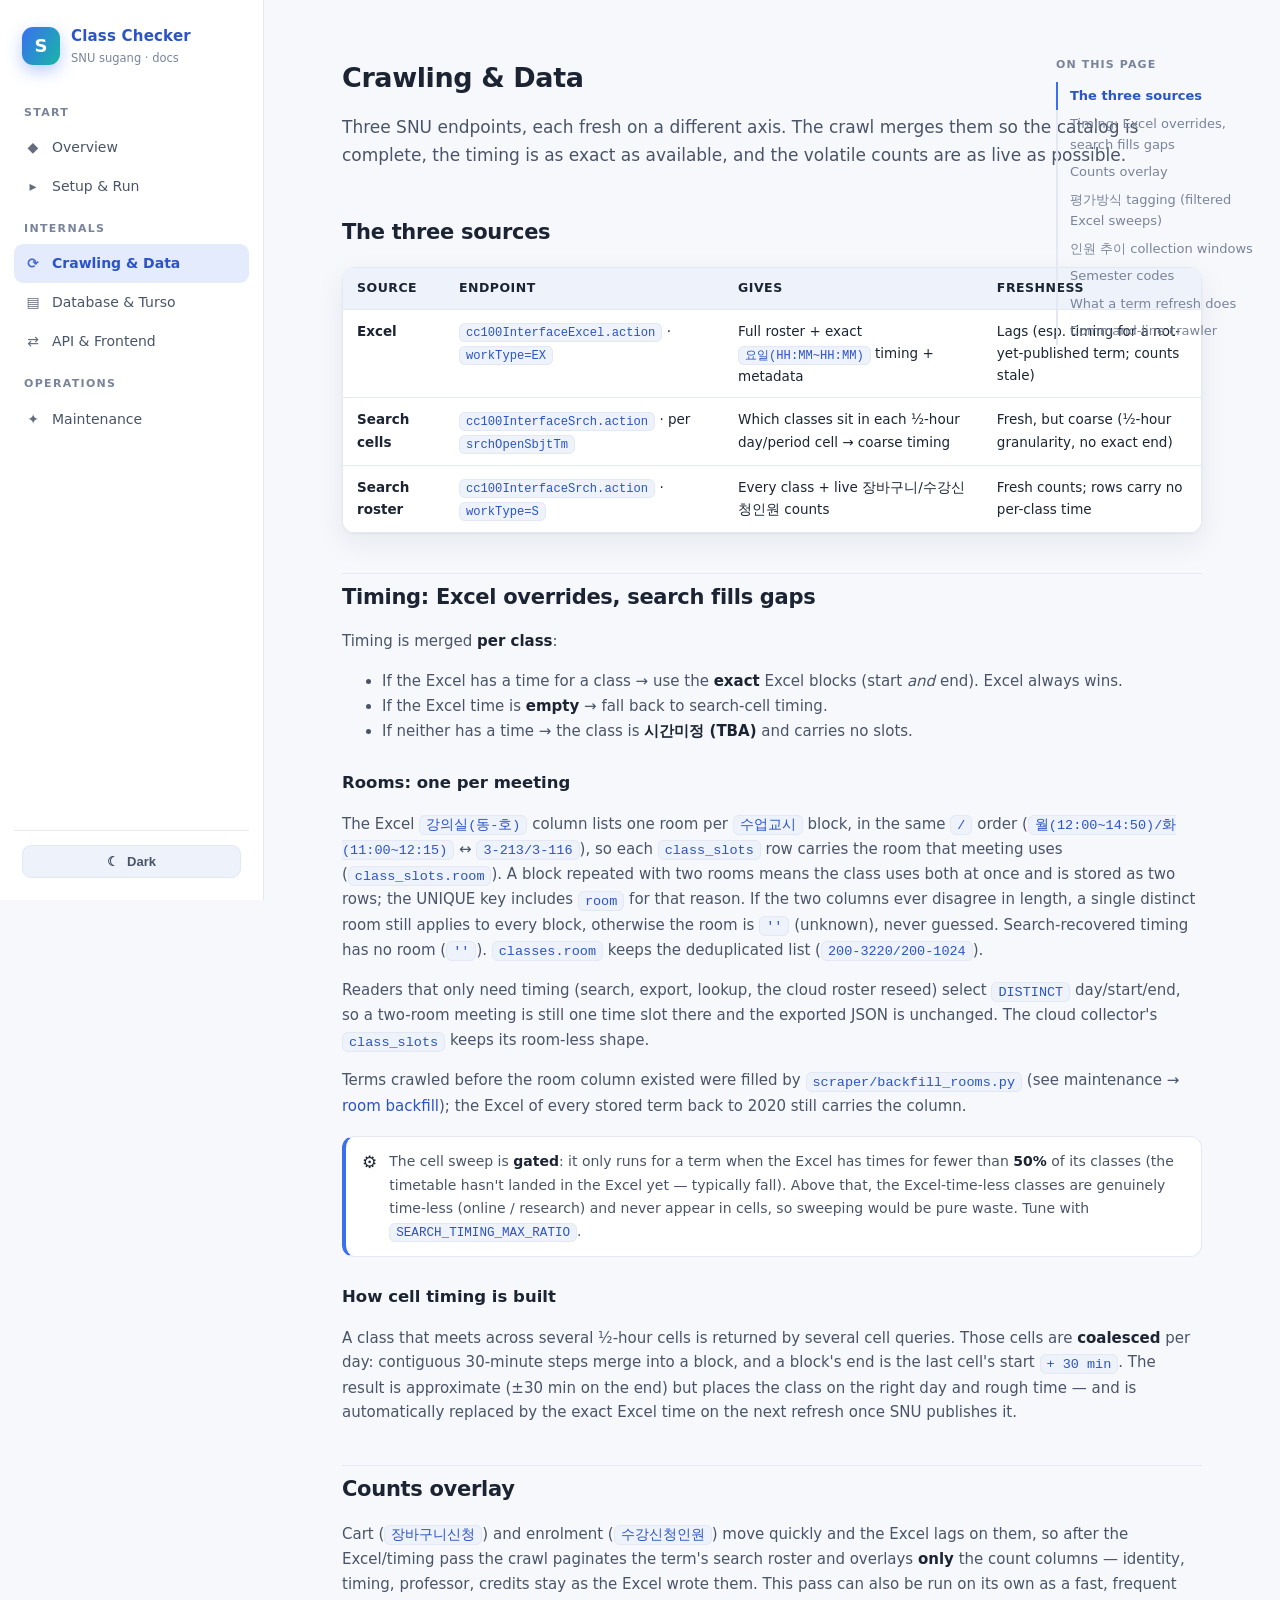
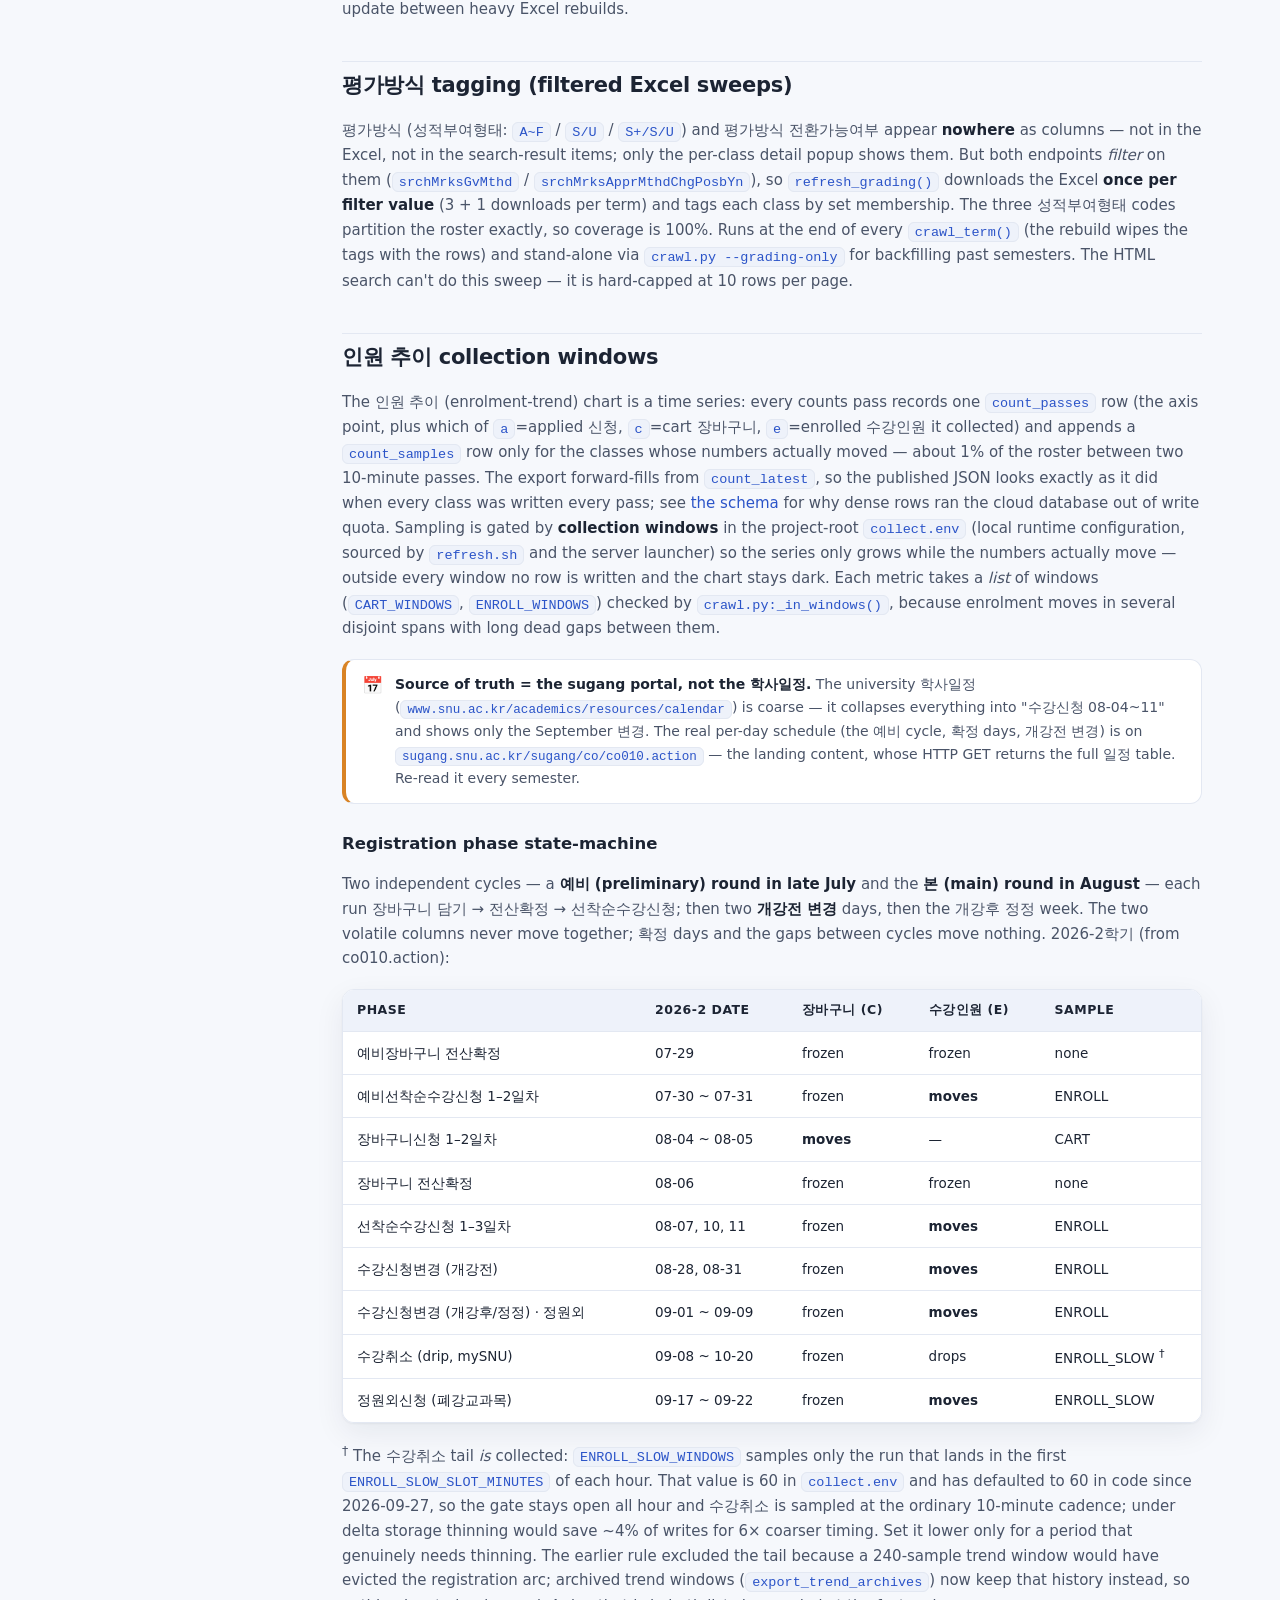
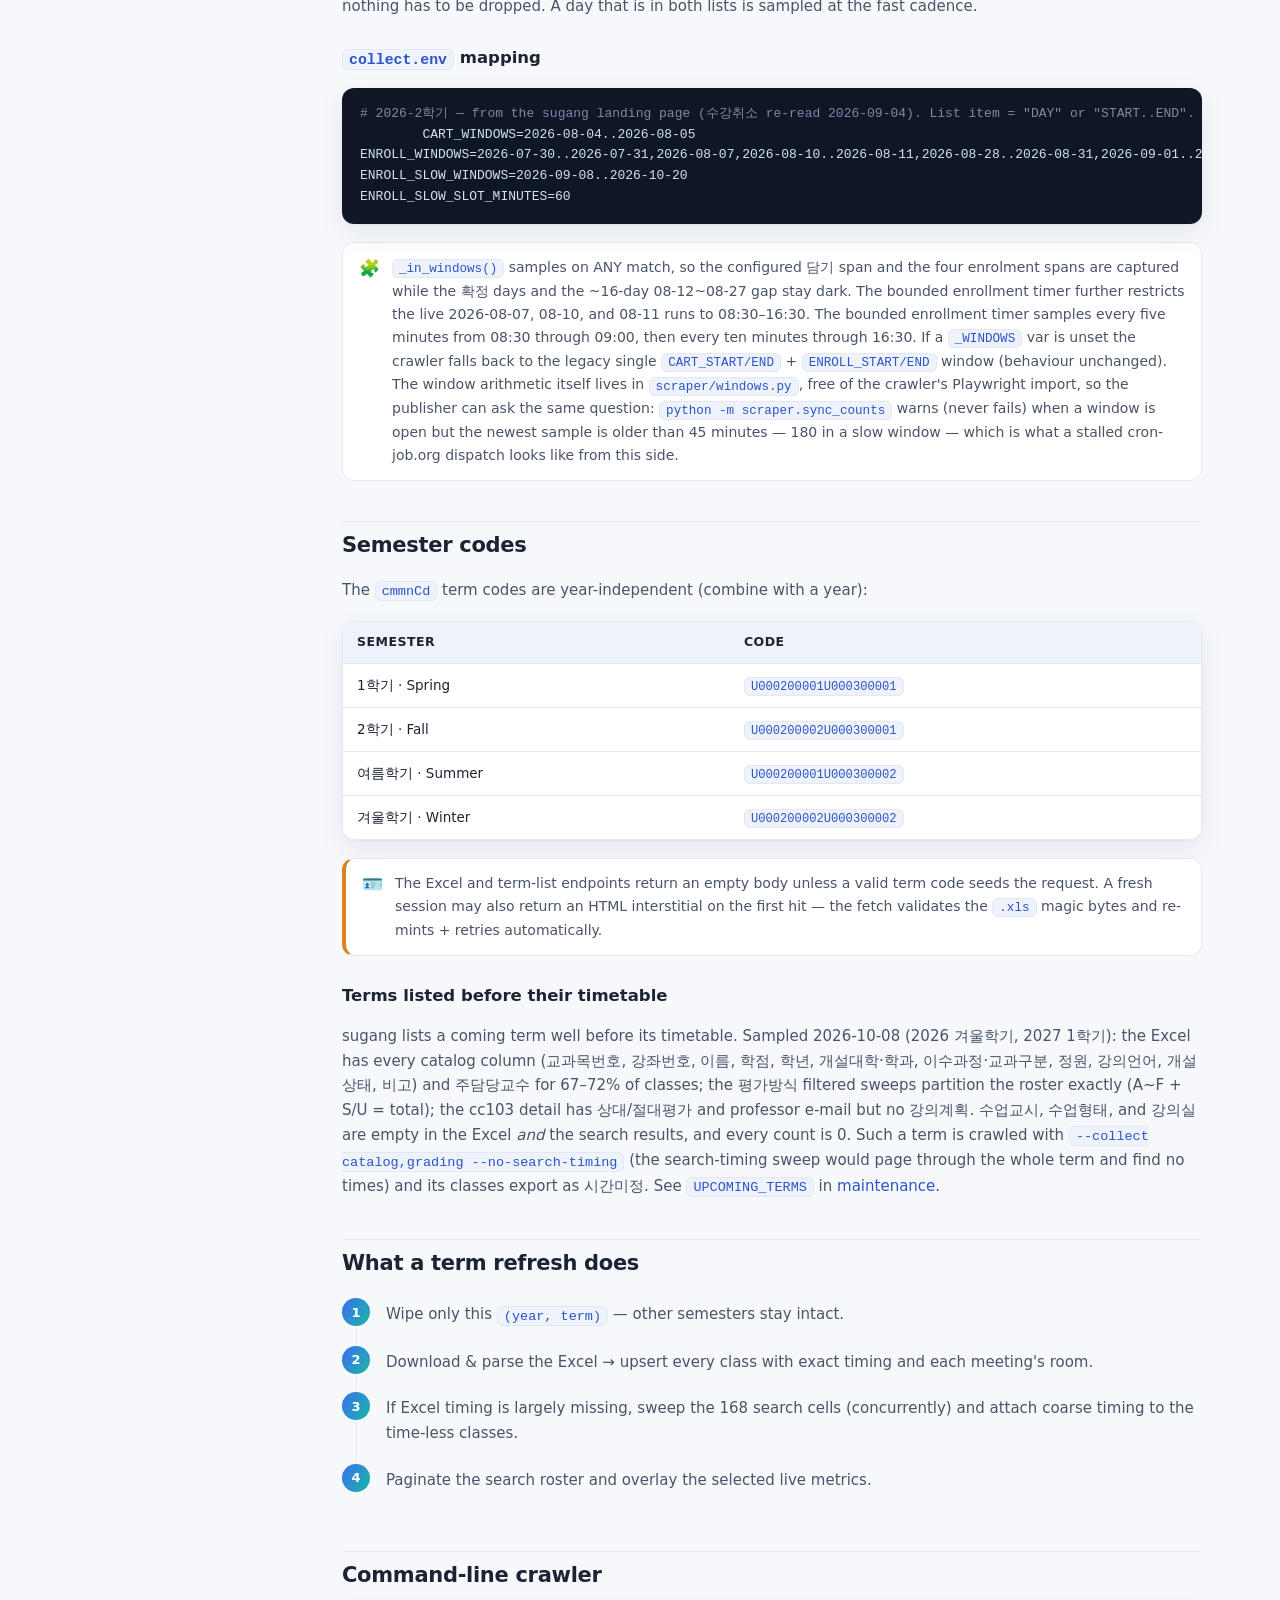
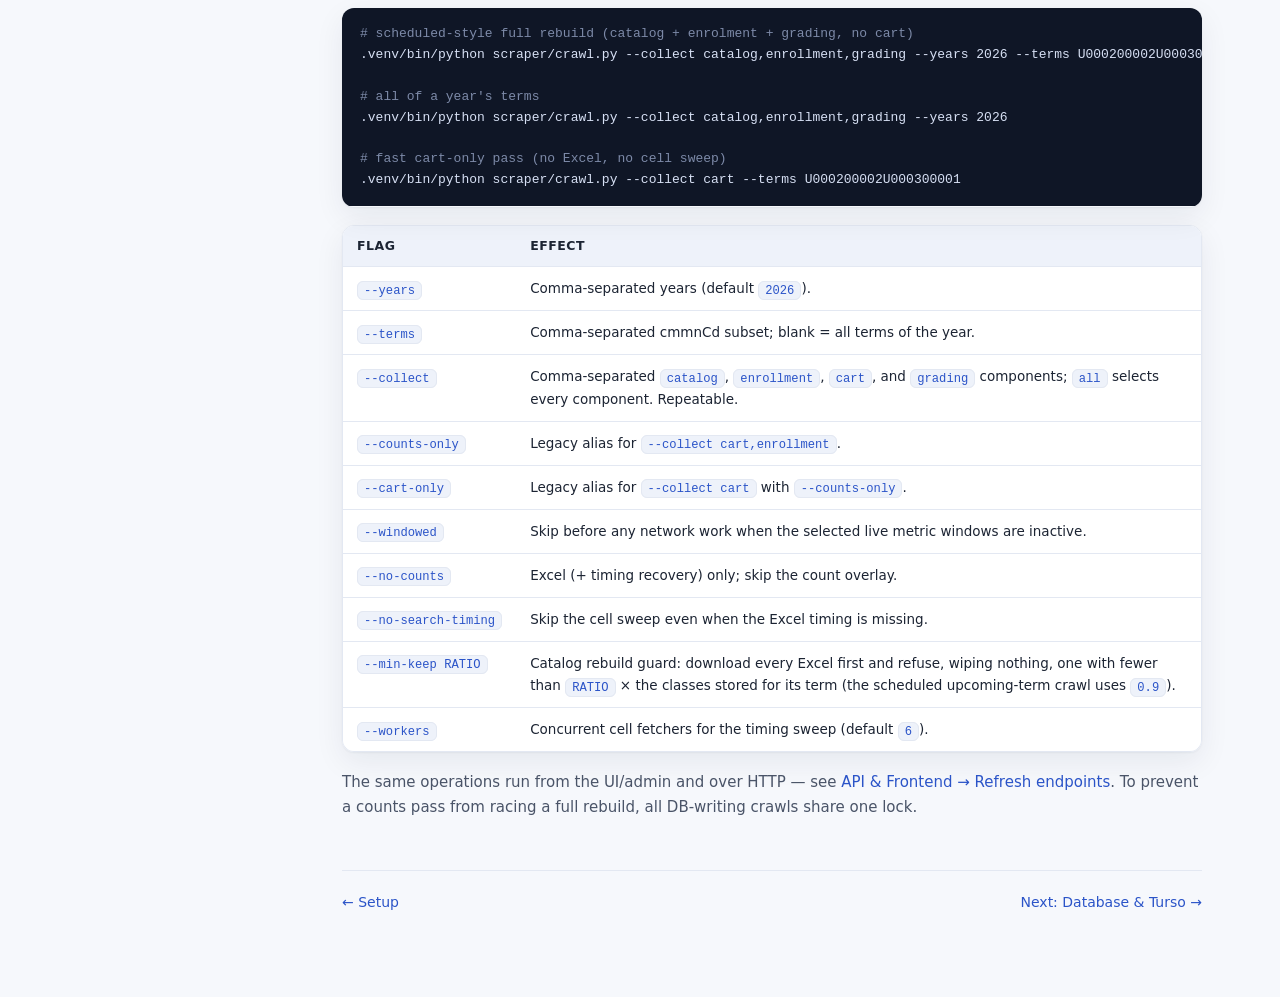
==== docs/crawl.html @ 4272c2e9 "feat: crawl upcoming terms' catalog on every scheduled update sugang lists a coming term's catalog a" ====
<!doctype html>
<html lang="en" data-theme="light">
<head>
<meta charset="utf-8">
<meta name="viewport" content="width=device-width, initial-scale=1">
<title>Crawling &amp; Data · SNU Class Checker Docs</title>
<link rel="stylesheet" href="styles.css">
</head>
<body>
<aside class="sidebar" id="sidebar"></aside>
<main class="content">
<article>

  <h1>Crawling &amp; Data</h1>
  <p class="lead">Three SNU endpoints, each fresh on a different axis. The crawl
     merges them so the catalog is complete, the timing is as exact as available,
     and the volatile counts are as live as possible.</p>

  <h2 id="sources">The three sources</h2>
  <div class="table-wrap"><table>
    <tr><th>Source</th><th>Endpoint</th><th>Gives</th><th>Freshness</th></tr>
    <tr><td><strong>Excel</strong></td><td><code>cc100InterfaceExcel.action</code> · <code>workType=EX</code></td>
        <td>Full roster + exact <code>요일(HH:MM~HH:MM)</code> timing + metadata</td>
        <td>Lags (esp. timing for a not-yet-published term; counts stale)</td></tr>
    <tr><td><strong>Search cells</strong></td><td><code>cc100InterfaceSrch.action</code> · per <code>srchOpenSbjtTm</code></td>
        <td>Which classes sit in each ½-hour day/period cell → coarse timing</td>
        <td>Fresh, but coarse (½-hour granularity, no exact end)</td></tr>
    <tr><td><strong>Search roster</strong></td><td><code>cc100InterfaceSrch.action</code> · <code>workType=S</code></td>
        <td>Every class + live 장바구니/수강신청인원 counts</td>
        <td>Fresh counts; rows carry no per-class time</td></tr>
  </table></div>

  <h2 id="timing">Timing: Excel overrides, search fills gaps</h2>
  <p>Timing is merged <strong>per class</strong>:</p>
  <ul>
    <li>If the Excel has a time for a class → use the <strong>exact</strong> Excel blocks (start <em>and</em> end). Excel always wins.</li>
    <li>If the Excel time is <strong>empty</strong> → fall back to search-cell timing.</li>
    <li>If neither has a time → the class is <strong>시간미정 (TBA)</strong> and carries no slots.</li>
  </ul>

  <h3 id="rooms">Rooms: one per meeting</h3>
  <p>The Excel <code>강의실(동-호)</code> column lists one room per <code>수업교시</code> block,
     in the same <code>/</code> order (<code>월(12:00~14:50)/화(11:00~12:15)</code> ↔
     <code>3-213/3-116</code>), so each <code>class_slots</code> row carries the room that
     meeting uses (<code>class_slots.room</code>). A block repeated with two rooms means the
     class uses both at once and is stored as two rows; the UNIQUE key includes
     <code>room</code> for that reason. If the two columns ever disagree in length, a single
     distinct room still applies to every block, otherwise the room is <code>''</code>
     (unknown), never guessed. Search-recovered timing has no room (<code>''</code>).
     <code>classes.room</code> keeps the deduplicated list (<code>200-3220/200-1024</code>).</p>
  <p>Readers that only need timing (search, export, lookup, the cloud roster reseed) select
     <code>DISTINCT</code> day/start/end, so a two-room meeting is still one time slot there
     and the exported JSON is unchanged. The cloud collector's <code>class_slots</code> keeps
     its room-less shape.</p>
  <p>Terms crawled before the room column existed were filled by
     <code>scraper/backfill_rooms.py</code> (see maintenance → <a href="maintenance.html#rooms">room backfill</a>);
     the Excel of every stored term back to 2020 still carries the column.</p>

  <div class="callout note"><span class="ic">⚙️</span>
    <p>The cell sweep is <strong>gated</strong>: it only runs for a term when the Excel
       has times for fewer than <strong>50%</strong> of its classes (the timetable
       hasn't landed in the Excel yet — typically fall). Above that, the Excel-time-less
       classes are genuinely time-less (online / research) and never appear in cells,
       so sweeping would be pure waste. Tune with <code>SEARCH_TIMING_MAX_RATIO</code>.</p></div>

  <h3 id="coalesce">How cell timing is built</h3>
  <p>A class that meets across several ½-hour cells is returned by several cell
     queries. Those cells are <strong>coalesced</strong> per day: contiguous 30-minute
     steps merge into a block, and a block's end is the last cell's start <code>+ 30 min</code>.
     The result is approximate (±30&nbsp;min on the end) but places the class on the
     right day and rough time — and is automatically replaced by the exact Excel
     time on the next refresh once SNU publishes it.</p>

  <h2 id="counts">Counts overlay</h2>
  <p>Cart (<code>장바구니신청</code>) and enrolment (<code>수강신청인원</code>) move quickly
     and the Excel lags on them, so after the Excel/timing pass the crawl paginates
     the term's search roster and overlays <strong>only</strong> the count columns —
     identity, timing, professor, credits stay as the Excel wrote them. This pass can
     also be run on its own as a fast, frequent update between heavy Excel rebuilds.</p>

  <h2 id="grading">평가방식 tagging (filtered Excel sweeps)</h2>
  <p>평가방식 (성적부여형태: <code>A~F</code> / <code>S/U</code> / <code>S+/S/U</code>) and
     평가방식 전환가능여부 appear <strong>nowhere</strong> as columns — not in the Excel, not in the
     search-result items; only the per-class detail popup shows them. But both endpoints
     <em>filter</em> on them (<code>srchMrksGvMthd</code> /
     <code>srchMrksApprMthdChgPosbYn</code>), so <code>refresh_grading()</code> downloads the
     Excel <strong>once per filter value</strong> (3 + 1 downloads per term) and tags each class
     by set membership. The three 성적부여형태 codes partition the roster exactly, so coverage
     is 100%. Runs at the end of every <code>crawl_term()</code> (the rebuild wipes the tags with
     the rows) and stand-alone via <code>crawl.py --grading-only</code> for backfilling past
     semesters. The HTML search can't do this sweep — it is hard-capped at 10 rows per page.</p>

  <h2 id="trend-windows">인원 추이 collection windows</h2>
  <p>The 인원 추이 (enrolment-trend) chart is a time series: every counts pass
     records one <code>count_passes</code> row (the axis point, plus which of
     <code>a</code>=applied 신청, <code>c</code>=cart 장바구니,
     <code>e</code>=enrolled 수강인원 it collected) and appends a
     <code>count_samples</code> row only for the classes whose numbers actually
     moved — about 1% of the roster between two 10-minute passes. The export
     forward-fills from <code>count_latest</code>, so the published JSON looks
     exactly as it did when every class was written every pass; see
     <a href="database.html#t-counts">the schema</a> for why dense rows ran the
     cloud database out of write quota. Sampling is gated by <strong>collection
     windows</strong> in the project-root <code>collect.env</code> (local runtime
     configuration, sourced by
     <code>refresh.sh</code> and the server launcher) so the series only grows while the numbers actually move —
     outside every window no row is written and the chart stays dark. Each metric takes
     a <em>list</em> of windows (<code>CART_WINDOWS</code>, <code>ENROLL_WINDOWS</code>)
     checked by <code>crawl.py:_in_windows()</code>, because enrolment moves in several
     disjoint spans with long dead gaps between them.</p>

  <div class="callout warn"><span class="ic">📅</span>
    <p><strong>Source of truth = the sugang portal, not the 학사일정.</strong> The
       university 학사일정 (<code>www.snu.ac.kr/academics/resources/calendar</code>) is
       coarse — it collapses everything into "수강신청 08-04~11" and shows only the
       September 변경. The real per-day schedule (the 예비 cycle, 확정 days, 개강전 변경)
       is on <code>sugang.snu.ac.kr/sugang/co/co010.action</code> — the landing content,
       whose HTTP GET returns the full 일정 table. Re-read it every semester.</p></div>

  <h3 id="reg-phases">Registration phase state-machine</h3>
  <p>Two independent cycles — a <strong>예비 (preliminary) round in late July</strong>
     and the <strong>본 (main) round in August</strong> — each run 장바구니 담기 →
     전산확정 → 선착순수강신청; then two <strong>개강전 변경</strong> days, then the
     개강후 정정 week. The two volatile columns never move together; 확정 days and the
     gaps between cycles move nothing. 2026-2학기 (from co010.action):</p>
  <div class="table-wrap"><table>
    <tr><th>Phase</th><th>2026-2 date</th><th>장바구니 (c)</th><th>수강인원 (e)</th><th>sample</th></tr>
    <tr><td>예비장바구니 전산확정</td><td>07-29</td><td>frozen</td><td>frozen</td><td>none</td></tr>
    <tr><td>예비선착순수강신청 1–2일차</td><td>07-30 ~ 07-31</td><td>frozen</td><td><strong>moves</strong></td><td>ENROLL</td></tr>
    <tr><td>장바구니신청 1–2일차</td><td>08-04 ~ 08-05</td><td><strong>moves</strong></td><td>—</td><td>CART</td></tr>
    <tr><td>장바구니 전산확정</td><td>08-06</td><td>frozen</td><td>frozen</td><td>none</td></tr>
    <tr><td>선착순수강신청 1–3일차</td><td>08-07, 10, 11</td><td>frozen</td><td><strong>moves</strong></td><td>ENROLL</td></tr>
    <tr><td>수강신청변경 (개강전)</td><td>08-28, 08-31</td><td>frozen</td><td><strong>moves</strong></td><td>ENROLL</td></tr>
    <tr><td>수강신청변경 (개강후/정정) · 정원외</td><td>09-01 ~ 09-09</td><td>frozen</td><td><strong>moves</strong></td><td>ENROLL</td></tr>
    <tr><td>수강취소 (drip, mySNU)</td><td>09-08 ~ 10-20</td><td>frozen</td><td>drops</td><td>ENROLL_SLOW <sup>†</sup></td></tr>
    <tr><td>정원외신청 (폐강교과목)</td><td>09-17 ~ 09-22</td><td>frozen</td><td><strong>moves</strong></td><td>ENROLL_SLOW</td></tr>
  </table></div>
  <p><sup>†</sup> The 수강취소 tail <em>is</em> collected: <code>ENROLL_SLOW_WINDOWS</code>
     samples only the run that lands in the first <code>ENROLL_SLOW_SLOT_MINUTES</code>
     of each hour. That value is 60 in <code>collect.env</code> and has defaulted to 60
     in code since 2026-09-27, so the gate stays open all hour and 수강취소 is sampled at
     the ordinary 10-minute cadence; under delta storage thinning would save ~4% of
     writes for 6× coarser timing. Set it lower only for a period that genuinely needs
     thinning. The earlier rule excluded the tail
     because a 240-sample trend window would have evicted the registration arc;
     archived trend windows (<code>export_trend_archives</code>) now keep that history
     instead, so nothing has to be dropped. A day that is in both lists is sampled at
     the fast cadence.</p>

  <h3 id="window-config"><code>collect.env</code> mapping</h3>
<pre><code><span class="cmt"># 2026-2학기 — from the sugang landing page (수강취소 re-read 2026-09-04). List item = "DAY" or "START..END".</span>
	CART_WINDOWS=2026-08-04..2026-08-05
ENROLL_WINDOWS=2026-07-30..2026-07-31,2026-08-07,2026-08-10..2026-08-11,2026-08-28..2026-08-31,2026-09-01..2026-09-09
ENROLL_SLOW_WINDOWS=2026-09-08..2026-10-20
ENROLL_SLOW_SLOT_MINUTES=60</code></pre>
  <div class="callout"><span class="ic">🧩</span>
    <p><code>_in_windows()</code> samples on ANY match, so the configured 담기 span and the
       four enrolment spans are captured while the 확정 days and the ~16-day
       08-12~08-27 gap stay dark. The bounded enrollment timer further restricts
       the live 2026-08-07, 08-10, and 08-11 runs to 08:30–16:30. The bounded
       enrollment timer samples every five minutes from 08:30 through 09:00,
       then every ten minutes through 16:30. If a
       <code>_WINDOWS</code> var is unset the crawler
       falls back to the legacy single <code>CART_START/END</code> +
       <code>ENROLL_START/END</code> window (behaviour unchanged). The window
       arithmetic itself lives in <code>scraper/windows.py</code>, free of the
       crawler's Playwright import, so the publisher can ask the same question:
       <code>python -m scraper.sync_counts</code> warns (never fails) when a
       window is open but the newest sample is older than 45 minutes — 180 in a
       slow window — which is what a stalled cron-job.org dispatch looks like
       from this side.</p></div>

  <h2 id="terms">Semester codes</h2>
  <p>The <code>cmmnCd</code> term codes are year-independent (combine with a year):</p>
  <div class="table-wrap"><table>
    <tr><th>Semester</th><th>Code</th></tr>
    <tr><td>1학기 · Spring</td><td><code>U000200001U000300001</code></td></tr>
    <tr><td>2학기 · Fall</td><td><code>U000200002U000300001</code></td></tr>
    <tr><td>여름학기 · Summer</td><td><code>U000200001U000300002</code></td></tr>
    <tr><td>겨울학기 · Winter</td><td><code>U000200002U000300002</code></td></tr>
  </table></div>
  <div class="callout warn"><span class="ic">🪪</span>
    <p>The Excel and term-list endpoints return an empty body unless a valid term
       code seeds the request. A fresh session may also return an HTML interstitial
       on the first hit — the fetch validates the <code>.xls</code> magic bytes and
       re-mints + retries automatically.</p></div>

  <h3 id="upcoming">Terms listed before their timetable</h3>
  <p>sugang lists a coming term well before its timetable. Sampled 2026-10-08
     (2026 겨울학기, 2027 1학기): the Excel has every catalog column
     (교과목번호, 강좌번호, 이름, 학점, 학년, 개설대학·학과, 이수과정·교과구분, 정원,
     강의언어, 개설상태, 비고) and 주담당교수 for 67–72% of classes; the
     평가방식 filtered sweeps partition the roster exactly (A~F + S/U = total);
     the cc103 detail has 상대/절대평가 and professor e-mail but no 강의계획.
     수업교시, 수업형태, and 강의실 are empty in the Excel <em>and</em> the search
     results, and every count is 0. Such a term is crawled with
     <code>--collect catalog,grading --no-search-timing</code> (the
     search-timing sweep would page through the whole term and find no times)
     and its classes export as 시간미정. See <code>UPCOMING_TERMS</code> in
     <a href="maintenance.html#upcoming">maintenance</a>.</p>

  <h2 id="per-term">What a term refresh does</h2>
  <ol class="steps">
    <li>Wipe only this <code>(year, term)</code> — other semesters stay intact.</li>
    <li>Download &amp; parse the Excel → upsert every class with exact timing and each meeting's room.</li>
    <li>If Excel timing is largely missing, sweep the 168 search cells (concurrently) and attach coarse timing to the time-less classes.</li>
    <li>Paginate the search roster and overlay the selected live metrics.</li>
  </ol>

  <h2 id="cli">Command-line crawler</h2>
  <pre><code><span class="cmt"># scheduled-style full rebuild (catalog + enrolment + grading, no cart)</span>
.venv/bin/python scraper/crawl.py --collect catalog,enrollment,grading --years 2026 --terms U000200002U000300001

<span class="cmt"># all of a year's terms</span>
.venv/bin/python scraper/crawl.py --collect catalog,enrollment,grading --years 2026

<span class="cmt"># fast cart-only pass (no Excel, no cell sweep)</span>
.venv/bin/python scraper/crawl.py --collect cart --terms U000200002U000300001</code></pre>

  <div class="table-wrap"><table>
    <tr><th>Flag</th><th>Effect</th></tr>
    <tr><td><code>--years</code></td><td>Comma-separated years (default <code>2026</code>).</td></tr>
    <tr><td><code>--terms</code></td><td>Comma-separated cmmnCd subset; blank = all terms of the year.</td></tr>
    <tr><td><code>--collect</code></td><td>Comma-separated <code>catalog</code>, <code>enrollment</code>, <code>cart</code>, and <code>grading</code> components; <code>all</code> selects every component. Repeatable.</td></tr>
    <tr><td><code>--counts-only</code></td><td>Legacy alias for <code>--collect cart,enrollment</code>.</td></tr>
    <tr><td><code>--cart-only</code></td><td>Legacy alias for <code>--collect cart</code> with <code>--counts-only</code>.</td></tr>
    <tr><td><code>--windowed</code></td><td>Skip before any network work when the selected live metric windows are inactive.</td></tr>
    <tr><td><code>--no-counts</code></td><td>Excel (+ timing recovery) only; skip the count overlay.</td></tr>
    <tr><td><code>--no-search-timing</code></td><td>Skip the cell sweep even when the Excel timing is missing.</td></tr>
    <tr><td><code>--min-keep RATIO</code></td><td>Catalog rebuild guard: download every Excel first and refuse, wiping nothing, one with fewer than <code>RATIO</code> × the classes stored for its term (the scheduled upcoming-term crawl uses <code>0.9</code>).</td></tr>
    <tr><td><code>--workers</code></td><td>Concurrent cell fetchers for the timing sweep (default <code>6</code>).</td></tr>
  </table></div>

  <p>The same operations run from the UI/admin and over HTTP — see
     <a href="api.html#refresh">API &amp; Frontend → Refresh endpoints</a>. To prevent a
     counts pass from racing a full rebuild, all DB-writing crawls share one lock.</p>

  <div class="docfoot"><a href="setup.html">← Setup</a><a href="database.html">Next: Database &amp; Turso →</a></div>

</article>
</main>
<script src="docs.js"></script>
</body>
</html>
---- docs/styles.css ----
/* SNU Class Checker — documentation theme. Self-contained, no external assets. */
:root {
  --bg: #f6f8fc;
  --bg-soft: #eef2fa;
  --panel: #ffffff;
  --ink: #1c2433;
  --ink-soft: #4a5468;
  --muted: #79839a;
  --line: #e3e8f2;
  --brand: #3a6ff0;
  --brand-2: #18b6a6;
  --brand-ink: #2b54c8;
  --warn: #d98324;
  --danger: #d6455d;
  --ok: #1f9d68;
  --code-bg: #0f1626;
  --code-ink: #d7e0f4;
  --shadow: 0 1px 2px rgba(20,30,60,.05), 0 10px 30px rgba(20,30,60,.07);
  --radius: 14px;
  --sidebar-w: 264px;
  --maxw: 860px;
  --grad: linear-gradient(120deg, var(--brand), var(--brand-2));
}
[data-theme="dark"] {
  --bg: #0c1020;
  --bg-soft: #121830;
  --panel: #141b30;
  --ink: #eaf0fb;
  --ink-soft: #c0cae0;
  --muted: #8694b4;
  --line: #243154;
  --brand: #6f9bff;
  --brand-2: #34d6c2;
  --brand-ink: #a9c2ff;
  --code-bg: #0a0f1d;
  --code-ink: #d7e0f4;
  --shadow: 0 1px 2px rgba(0,0,0,.4), 0 18px 40px rgba(0,0,0,.45);
}

* { box-sizing: border-box; }
html { scroll-behavior: smooth; scroll-padding-top: 24px; }
body {
  margin: 0; background: var(--bg); color: var(--ink);
  font: 15px/1.65 -apple-system, "Segoe UI", Roboto, "Noto Sans KR", system-ui, sans-serif;
  -webkit-font-smoothing: antialiased;
}
a { color: var(--brand-ink); text-decoration: none; }
a:hover { text-decoration: underline; }

/* ---------- layout ---------- */
.sidebar {
  position: fixed; inset: 0 auto 0 0; width: var(--sidebar-w); z-index: 20;
  background: var(--panel); border-right: 1px solid var(--line);
  display: flex; flex-direction: column; overflow-y: auto; padding: 18px 14px;
}
.content {
  margin-left: var(--sidebar-w); padding: 56px 40px 120px;
  display: flex; justify-content: center;
}
article { width: 100%; max-width: var(--maxw); }

/* ---------- sidebar brand + nav ---------- */
.brand { display: flex; align-items: center; gap: 11px; padding: 6px 8px 16px; }
.brand .logo {
  width: 38px; height: 38px; border-radius: 11px; background: var(--grad);
  display: grid; place-items: center; color: #fff; font-weight: 800; font-size: 18px;
  box-shadow: 0 6px 16px rgba(58,111,240,.35);
}
.brand b { font-size: 15px; letter-spacing: .2px; }
.brand small { display: block; color: var(--muted); font-size: 11.5px; font-weight: 500; }

.nav { list-style: none; margin: 6px 0 0; padding: 0; }
.nav .sec { font-size: 11px; text-transform: uppercase; letter-spacing: .12em;
  color: var(--muted); padding: 14px 10px 6px; font-weight: 700; }
.nav a {
  display: flex; align-items: center; gap: 10px; padding: 8px 10px; border-radius: 9px;
  color: var(--ink-soft); font-size: 14px; font-weight: 500;
}
.nav a:hover { background: var(--bg-soft); text-decoration: none; color: var(--ink); }
.nav a.active { background: color-mix(in srgb, var(--brand) 14%, transparent);
  color: var(--brand-ink); font-weight: 650; }
.nav a .ic { width: 18px; text-align: center; opacity: .85; }

.side-foot { margin-top: auto; padding: 14px 8px 4px; border-top: 1px solid var(--line); }
.theme-toggle {
  width: 100%; display: flex; align-items: center; justify-content: center; gap: 8px;
  background: var(--bg-soft); color: var(--ink-soft); border: 1px solid var(--line);
  border-radius: 9px; padding: 8px; cursor: pointer; font-size: 13px; font-weight: 600;
}
.theme-toggle:hover { border-color: var(--brand); color: var(--brand-ink); }

/* ---------- hero ---------- */
.hero {
  position: relative; overflow: hidden; border-radius: var(--radius);
  background: var(--grad); color: #fff; padding: 34px 32px; margin-bottom: 30px;
  box-shadow: var(--shadow);
}
.hero::after {
  content: ""; position: absolute; right: -60px; top: -60px; width: 240px; height: 240px;
  background: radial-gradient(circle, rgba(255,255,255,.25), transparent 70%);
}
.hero h1 { margin: 0 0 8px; font-size: 30px; letter-spacing: -.5px; }
.hero p { margin: 0; max-width: 56ch; opacity: .94; font-size: 15.5px; }
.hero .pills { margin-top: 18px; display: flex; flex-wrap: wrap; gap: 8px; }
.hero .pill { background: rgba(255,255,255,.18); border: 1px solid rgba(255,255,255,.28);
  padding: 5px 11px; border-radius: 999px; font-size: 12.5px; font-weight: 600; }

/* ---------- typography ---------- */
h1 { font-size: 27px; letter-spacing: -.4px; margin: 0 0 12px; }
h2 { font-size: 21px; letter-spacing: -.3px; margin: 40px 0 12px; padding-top: 6px;
  border-top: 1px solid var(--line); }
h2:first-of-type { border-top: none; }
h3 { font-size: 16.5px; margin: 26px 0 8px; }
.lead { font-size: 17px; color: var(--ink-soft); margin: 0 0 22px; }
p, li { color: var(--ink-soft); }
strong { color: var(--ink); font-weight: 650; }
.anchor { color: var(--muted); margin-left: 8px; opacity: 0; font-weight: 400; }
h2:hover .anchor, h3:hover .anchor { opacity: 1; }

/* ---------- callouts ---------- */
.callout { display: flex; gap: 12px; padding: 13px 16px; border-radius: 12px;
  margin: 18px 0; border: 1px solid var(--line); background: var(--panel); }
.callout .ic { font-size: 17px; line-height: 1.5; }
.callout p { margin: 0; color: var(--ink-soft); font-size: 14px; }
.callout.note { border-left: 4px solid var(--brand); }
.callout.tip  { border-left: 4px solid var(--ok); }
.callout.warn { border-left: 4px solid var(--warn); }
.callout.danger { border-left: 4px solid var(--danger); }

/* ---------- cards ---------- */
.cards { display: grid; grid-template-columns: repeat(auto-fit, minmax(220px,1fr));
  gap: 14px; margin: 20px 0; }
.card { background: var(--panel); border: 1px solid var(--line); border-radius: 12px;
  padding: 16px 17px; box-shadow: var(--shadow); transition: transform .12s, border-color .12s; }
.card:hover { transform: translateY(-2px); border-color: color-mix(in srgb, var(--brand) 40%, var(--line)); }
.card h3 { margin: 4px 0 6px; font-size: 15px; }
.card p { margin: 0; font-size: 13.5px; }
.card .ic { font-size: 22px; }
a.card { color: inherit; }
a.card:hover { text-decoration: none; }

/* ---------- code ---------- */
code { font-family: ui-monospace, SFMono-Regular, "JetBrains Mono", Menlo, monospace;
  font-size: .9em; background: var(--bg-soft); color: var(--brand-ink);
  padding: 1.5px 6px; border-radius: 6px; border: 1px solid var(--line); }
pre { position: relative; background: var(--code-bg); color: var(--code-ink);
  border-radius: 12px; padding: 16px 18px; overflow-x: auto; margin: 16px 0;
  font-size: 13px; line-height: 1.6; box-shadow: var(--shadow); }
pre code { background: none; border: none; color: inherit; padding: 0; font-size: 13px; }
pre .cmt { color: #7d8aa8; }
pre .copy { position: absolute; top: 9px; right: 9px; background: rgba(255,255,255,.08);
  color: #c6d2ee; border: 1px solid rgba(255,255,255,.14); border-radius: 7px;
  padding: 3px 9px; font-size: 11.5px; cursor: pointer; opacity: 0; transition: opacity .15s; }
pre:hover .copy { opacity: 1; }
pre .copy:hover { background: rgba(255,255,255,.16); }

/* ---------- tables ---------- */
.table-wrap { overflow-x: auto; margin: 18px 0; border: 1px solid var(--line);
  border-radius: 12px; box-shadow: var(--shadow); }
table { width: 100%; border-collapse: collapse; font-size: 13.5px; background: var(--panel); }
th, td { text-align: left; padding: 10px 14px; border-bottom: 1px solid var(--line);
  vertical-align: top; }
th { background: var(--bg-soft); color: var(--ink); font-weight: 650; font-size: 12.5px;
  text-transform: uppercase; letter-spacing: .04em; }
tr:last-child td { border-bottom: none; }
td code { white-space: nowrap; }

/* ---------- misc ---------- */
.badge { display: inline-block; font-size: 11px; font-weight: 700; padding: 2px 9px;
  border-radius: 999px; letter-spacing: .03em; vertical-align: middle; }
.badge.get { background: #e6f0ff; color: #2353c9; }
.badge.post { background: #e7f8ef; color: #117a4d; }
.badge.env { background: #f2ecff; color: #6a40c8; }
[data-theme="dark"] .badge.get { background: #16264d; color: #9cc0ff; }
[data-theme="dark"] .badge.post { background: #103527; color: #67e3a6; }
[data-theme="dark"] .badge.env { background: #251a45; color: #c4a9ff; }
.steps { counter-reset: step; list-style: none; padding: 0; margin: 18px 0; }
.steps > li { position: relative; padding: 4px 0 18px 44px; }
.steps > li::before { counter-increment: step; content: counter(step);
  position: absolute; left: 0; top: 0; width: 28px; height: 28px; border-radius: 50%;
  background: var(--grad); color: #fff; font-weight: 700; font-size: 13px;
  display: grid; place-items: center; }
.steps > li:not(:last-child)::after { content: ""; position: absolute; left: 13.5px; top: 30px;
  bottom: 2px; width: 1.5px; background: var(--line); }
.kbd { font-family: ui-monospace, monospace; background: var(--panel); border: 1px solid var(--line);
  border-bottom-width: 2px; border-radius: 6px; padding: 1px 7px; font-size: 12px; }
.toc { position: fixed; top: 56px; right: 24px; width: 200px; font-size: 13px; }
.toc b { display: block; color: var(--muted); font-size: 11px; text-transform: uppercase;
  letter-spacing: .1em; margin-bottom: 8px; }
.toc a { display: block; color: var(--muted); padding: 3px 0 3px 12px;
  border-left: 2px solid var(--line); }
.toc a.active { color: var(--brand-ink); border-left-color: var(--brand); font-weight: 600; }
.docfoot { margin-top: 50px; padding-top: 20px; border-top: 1px solid var(--line);
  display: flex; justify-content: space-between; font-size: 14px; color: var(--muted); }
.diagram { width: 100%; height: auto; background: var(--panel); border: 1px solid var(--line);
  border-radius: var(--radius); padding: 14px; box-shadow: var(--shadow); margin: 20px 0; }

.nav-toggle { display: none; position: fixed; top: 14px; left: 14px; z-index: 40;
  background: var(--panel); border: 1px solid var(--line); border-radius: 10px;
  width: 42px; height: 42px; font-size: 18px; cursor: pointer; box-shadow: var(--shadow); color: var(--ink); }

@media (max-width: 1180px) { .toc { display: none; } }
@media (max-width: 880px) {
  .sidebar { transform: translateX(-100%); transition: transform .22s; }
  body.nav-open .sidebar { transform: none; }
  .content { margin-left: 0; padding: 70px 20px 90px; }
  .nav-toggle { display: block; }
}
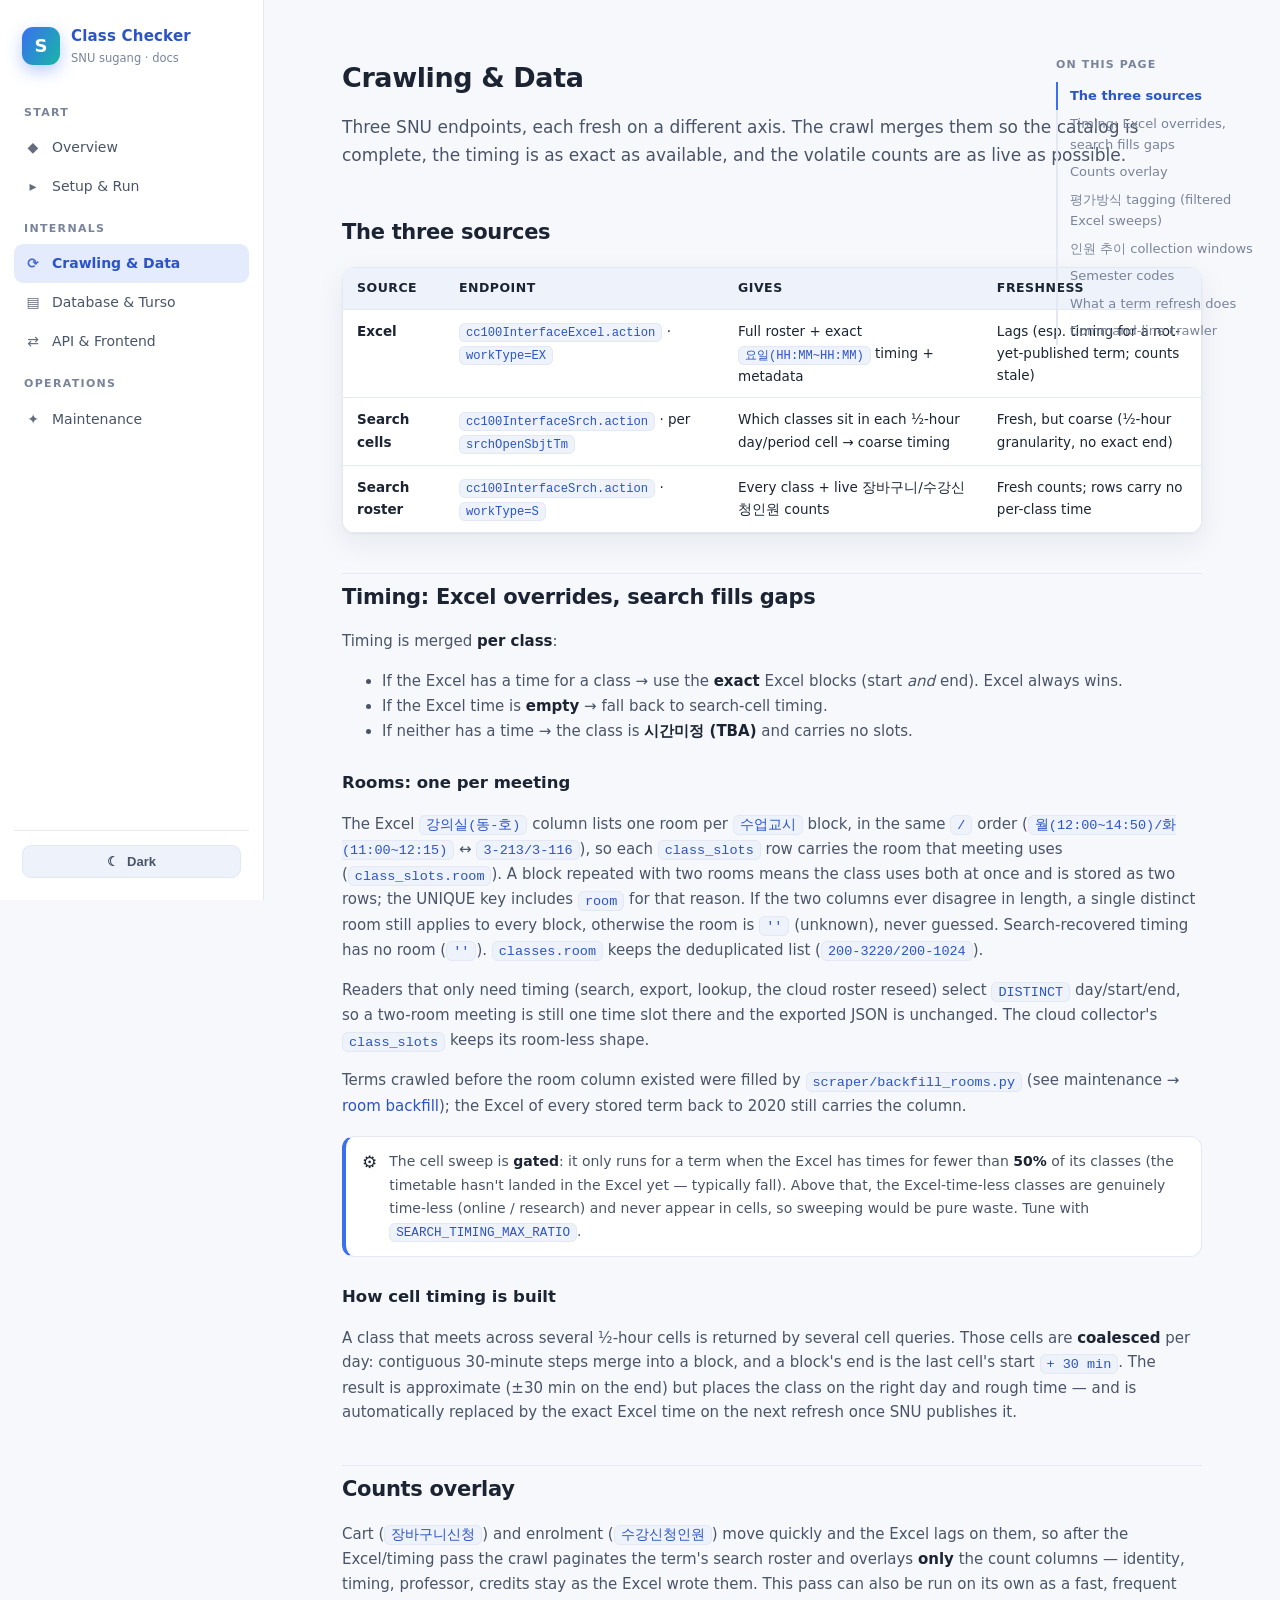
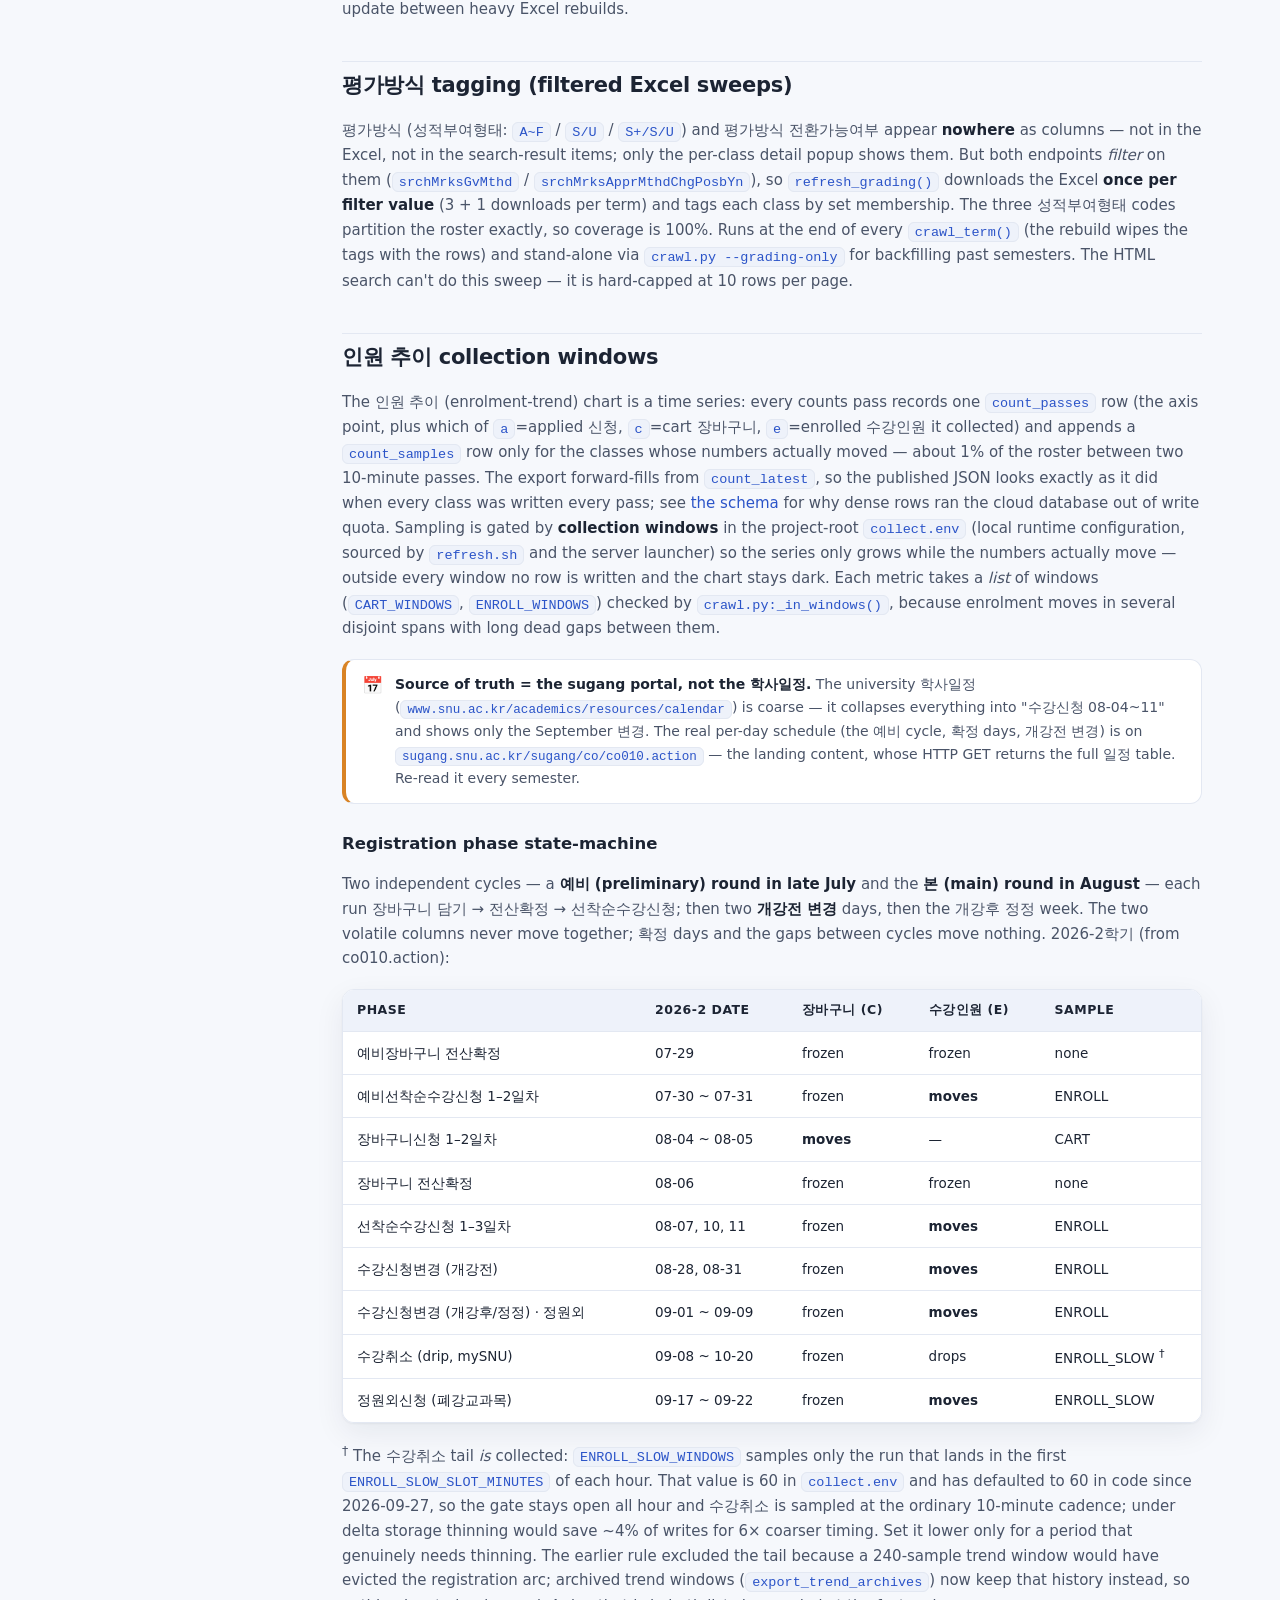
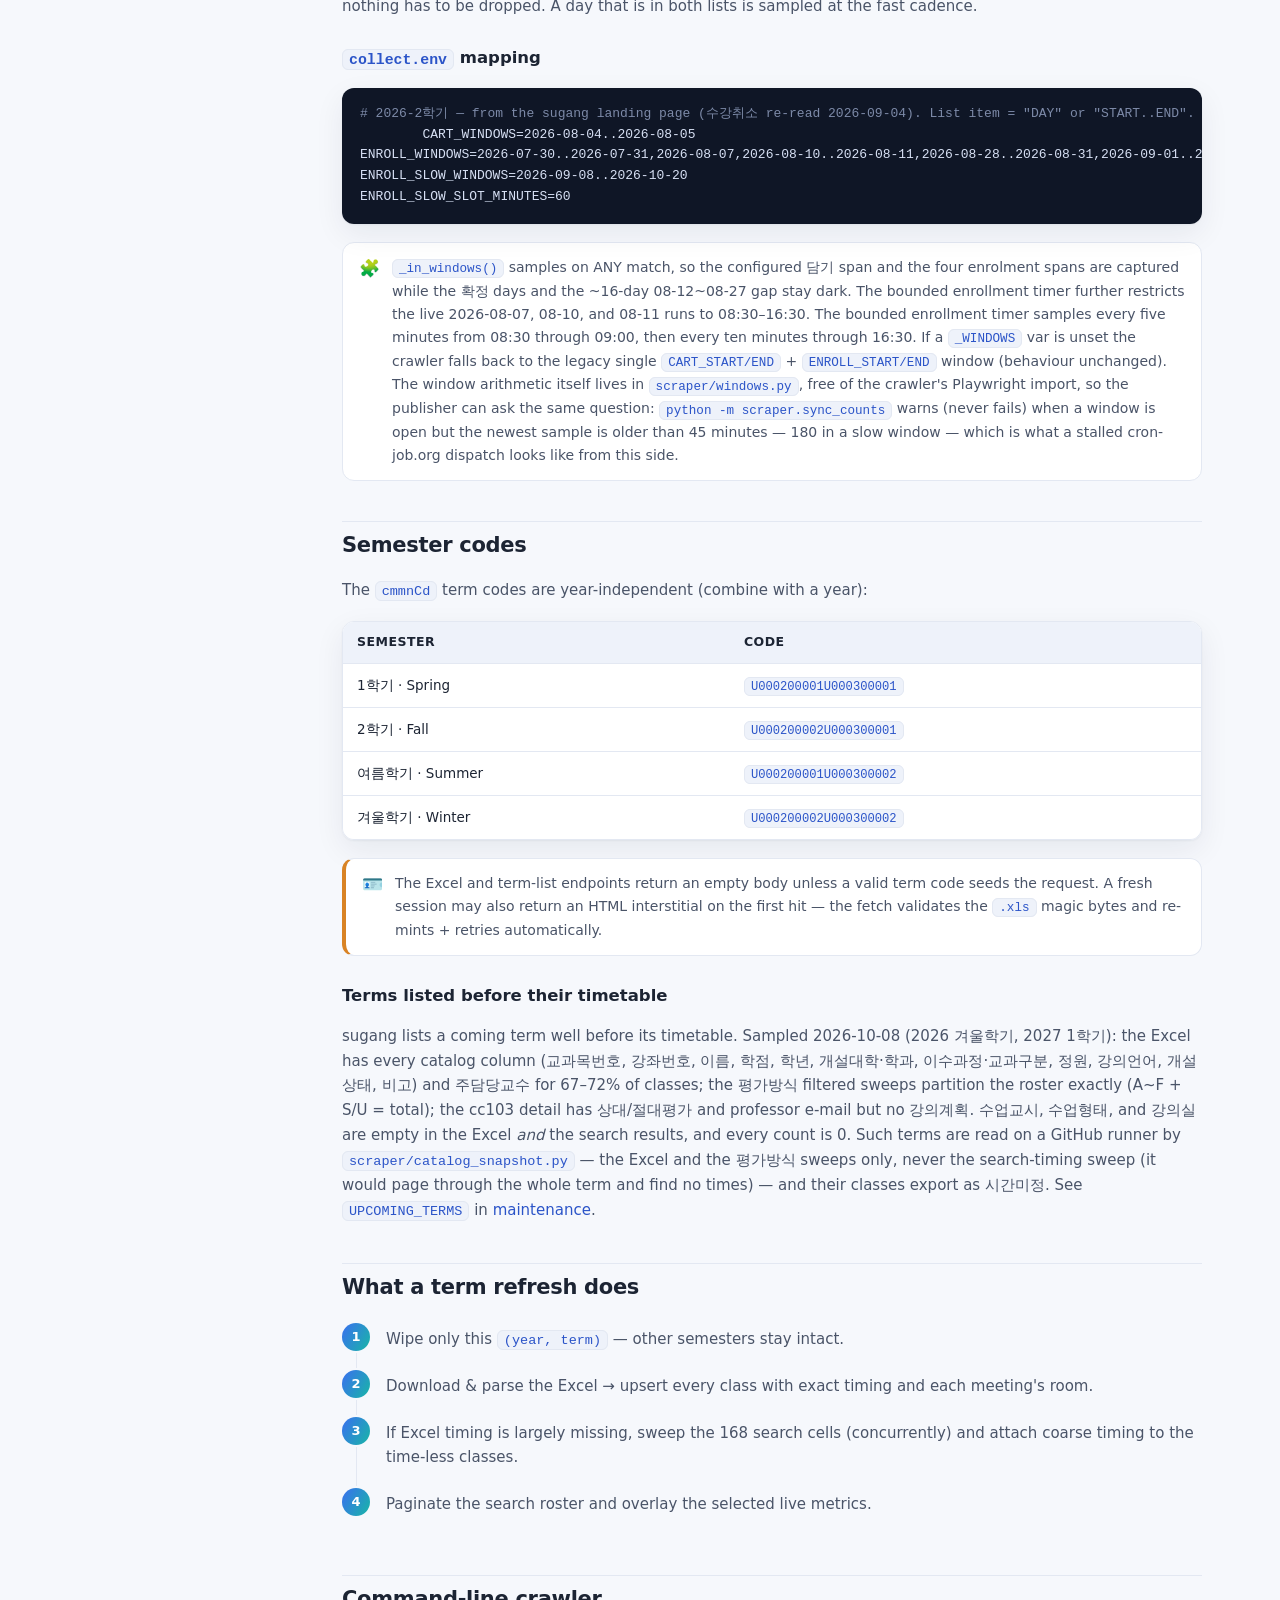
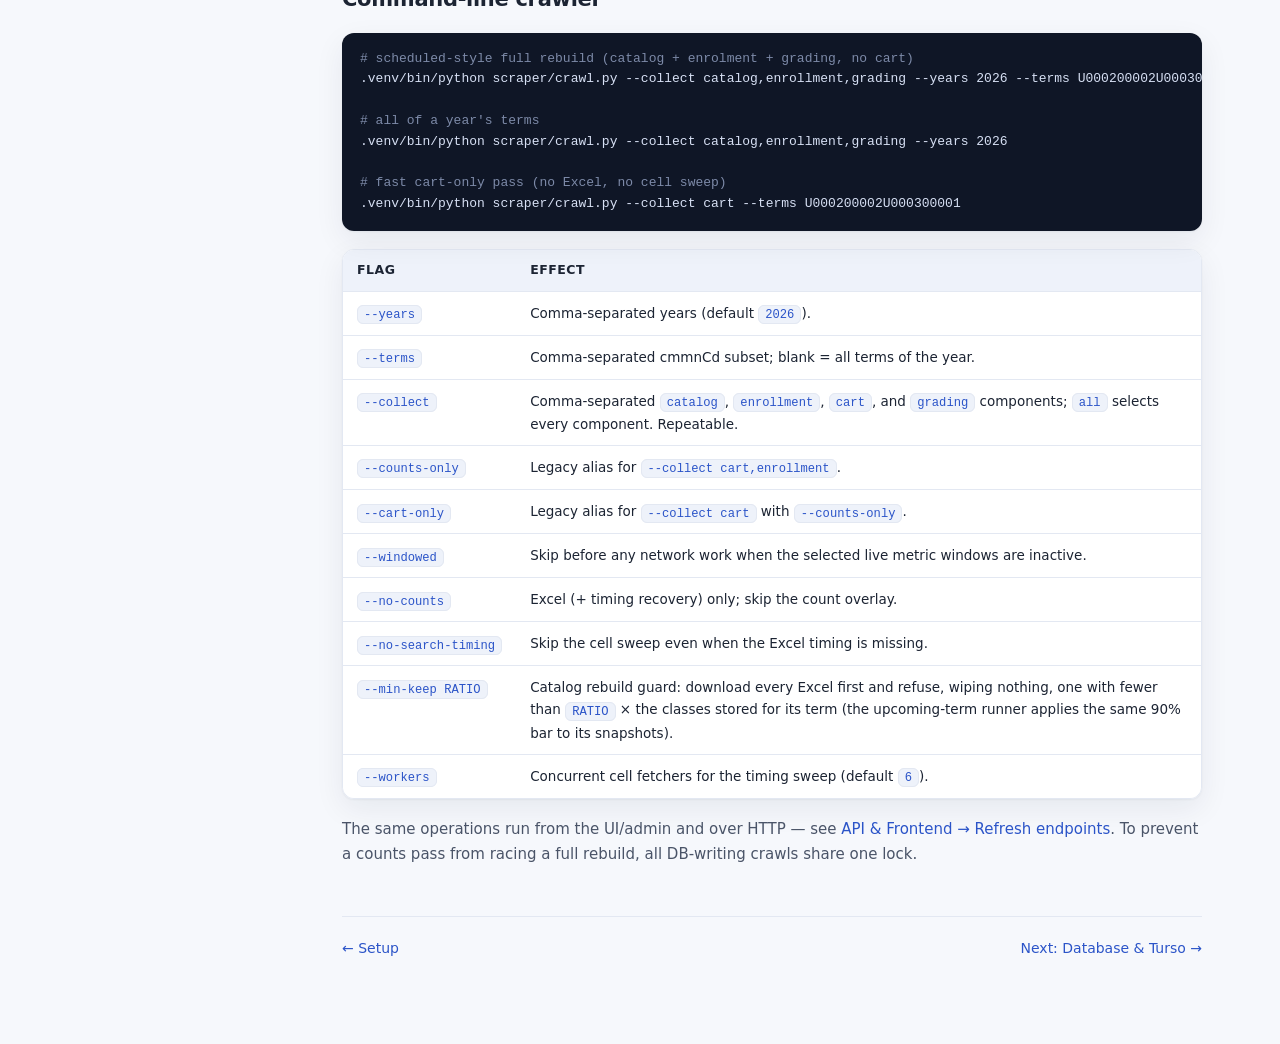
==== commit c70bbdac: "feat: publish upcoming terms from cloud snapshots instead of crawling update.sh no longer crawls the" ====
--- a/docs/crawl.html
+++ b/docs/crawl.html
@@ -193,10 +193,11 @@
      평가방식 filtered sweeps partition the roster exactly (A~F + S/U = total);
      the cc103 detail has 상대/절대평가 and professor e-mail but no 강의계획.
      수업교시, 수업형태, and 강의실 are empty in the Excel <em>and</em> the search
-     results, and every count is 0. Such a term is crawled with
-     <code>--collect catalog,grading --no-search-timing</code> (the
-     search-timing sweep would page through the whole term and find no times)
-     and its classes export as 시간미정. See <code>UPCOMING_TERMS</code> in
+     results, and every count is 0. Such terms are read on a GitHub runner by
+     <code>scraper/catalog_snapshot.py</code> — the Excel and the 평가방식
+     sweeps only, never the search-timing sweep (it would page through the
+     whole term and find no times) — and their classes export as 시간미정. See
+     <code>UPCOMING_TERMS</code> in
      <a href="maintenance.html#upcoming">maintenance</a>.</p>
 
   <h2 id="per-term">What a term refresh does</h2>
@@ -227,7 +228,7 @@
     <tr><td><code>--windowed</code></td><td>Skip before any network work when the selected live metric windows are inactive.</td></tr>
     <tr><td><code>--no-counts</code></td><td>Excel (+ timing recovery) only; skip the count overlay.</td></tr>
     <tr><td><code>--no-search-timing</code></td><td>Skip the cell sweep even when the Excel timing is missing.</td></tr>
-    <tr><td><code>--min-keep RATIO</code></td><td>Catalog rebuild guard: download every Excel first and refuse, wiping nothing, one with fewer than <code>RATIO</code> × the classes stored for its term (the scheduled upcoming-term crawl uses <code>0.9</code>).</td></tr>
+    <tr><td><code>--min-keep RATIO</code></td><td>Catalog rebuild guard: download every Excel first and refuse, wiping nothing, one with fewer than <code>RATIO</code> × the classes stored for its term (the upcoming-term runner applies the same 90% bar to its snapshots).</td></tr>
     <tr><td><code>--workers</code></td><td>Concurrent cell fetchers for the timing sweep (default <code>6</code>).</td></tr>
   </table></div>
 
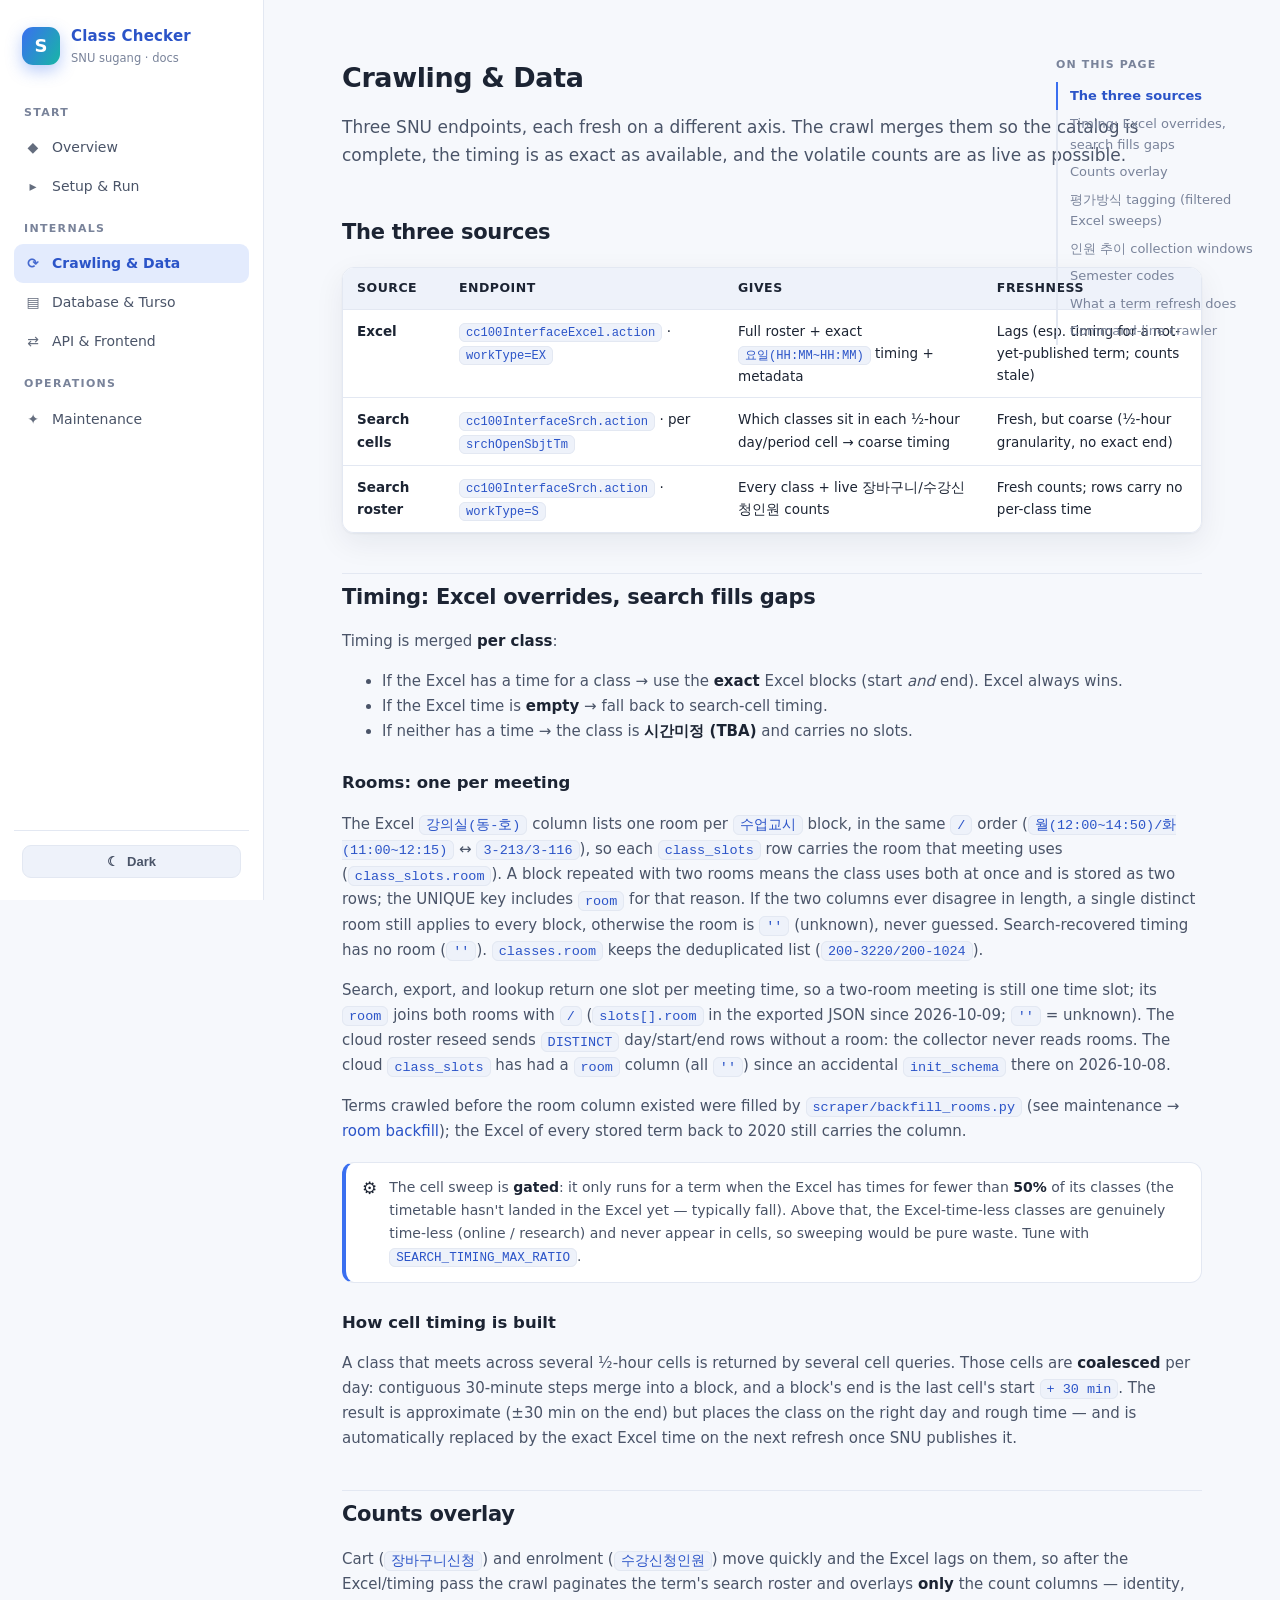
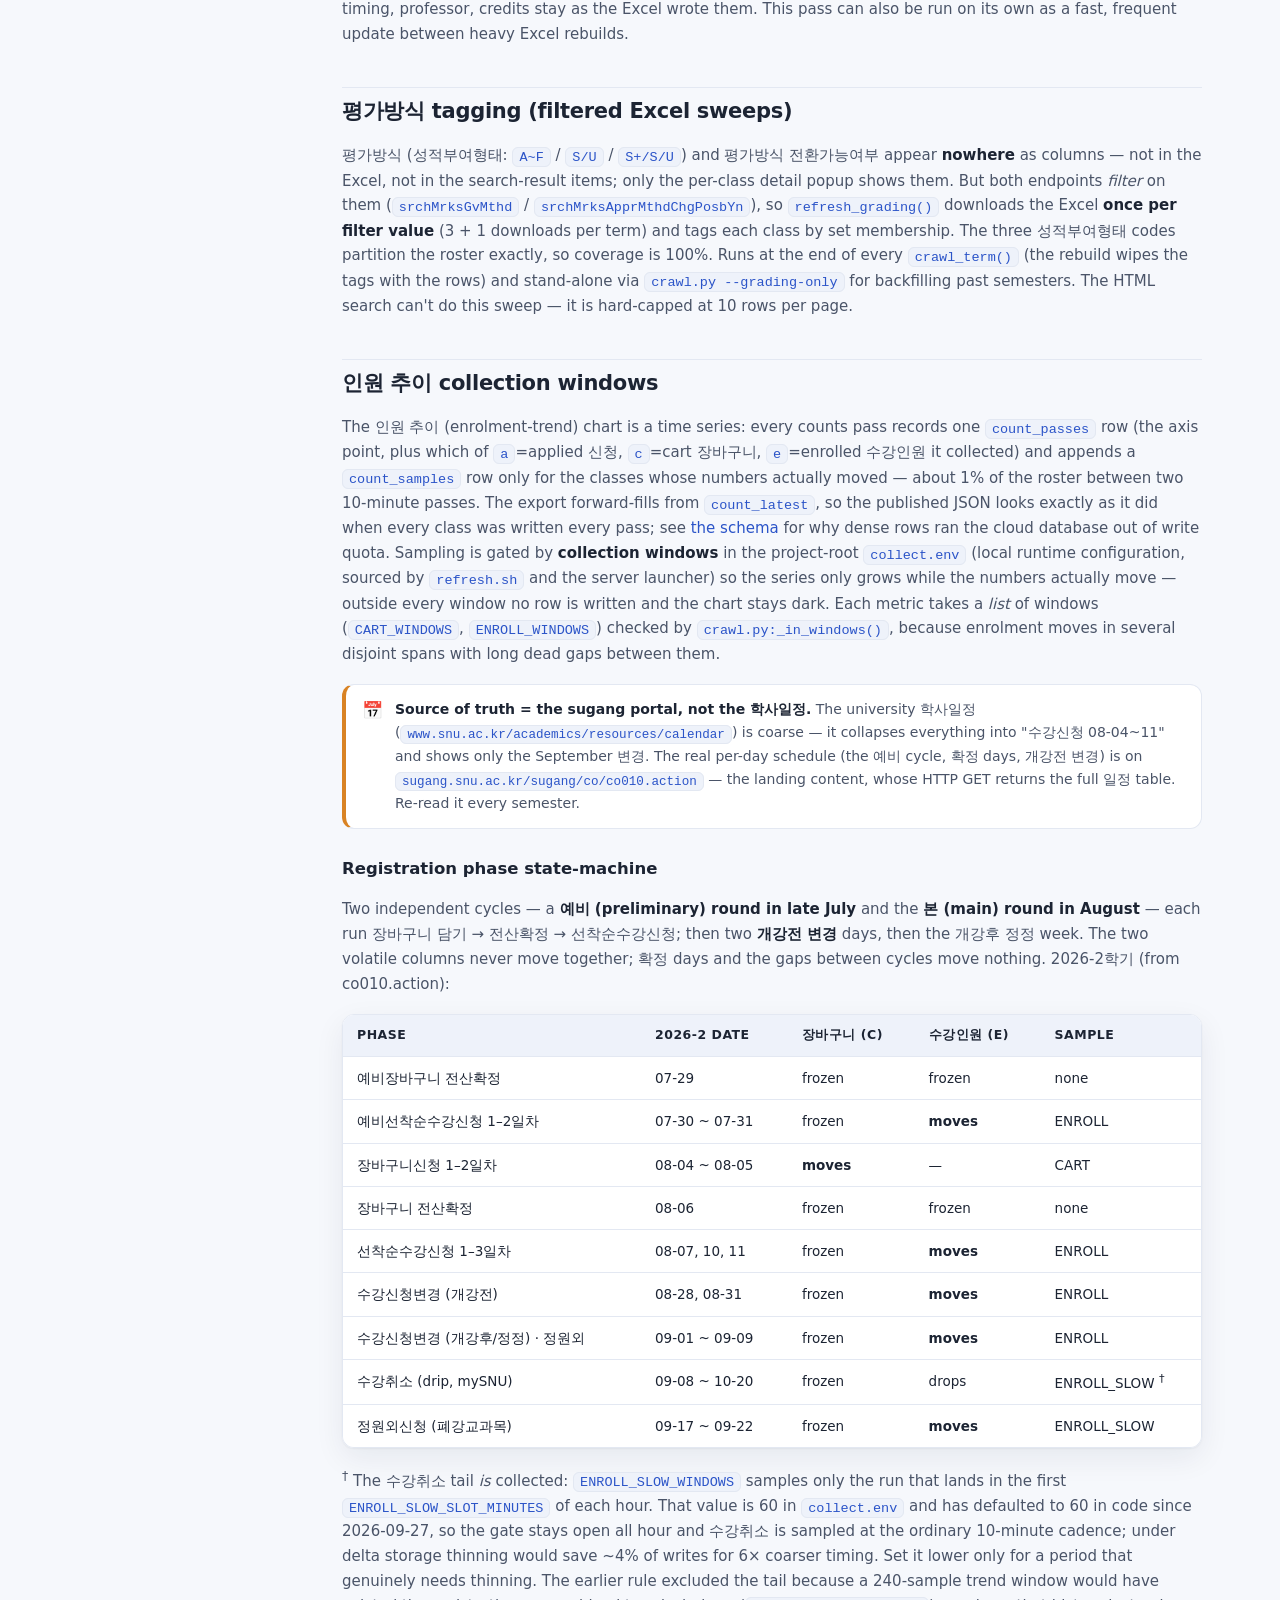
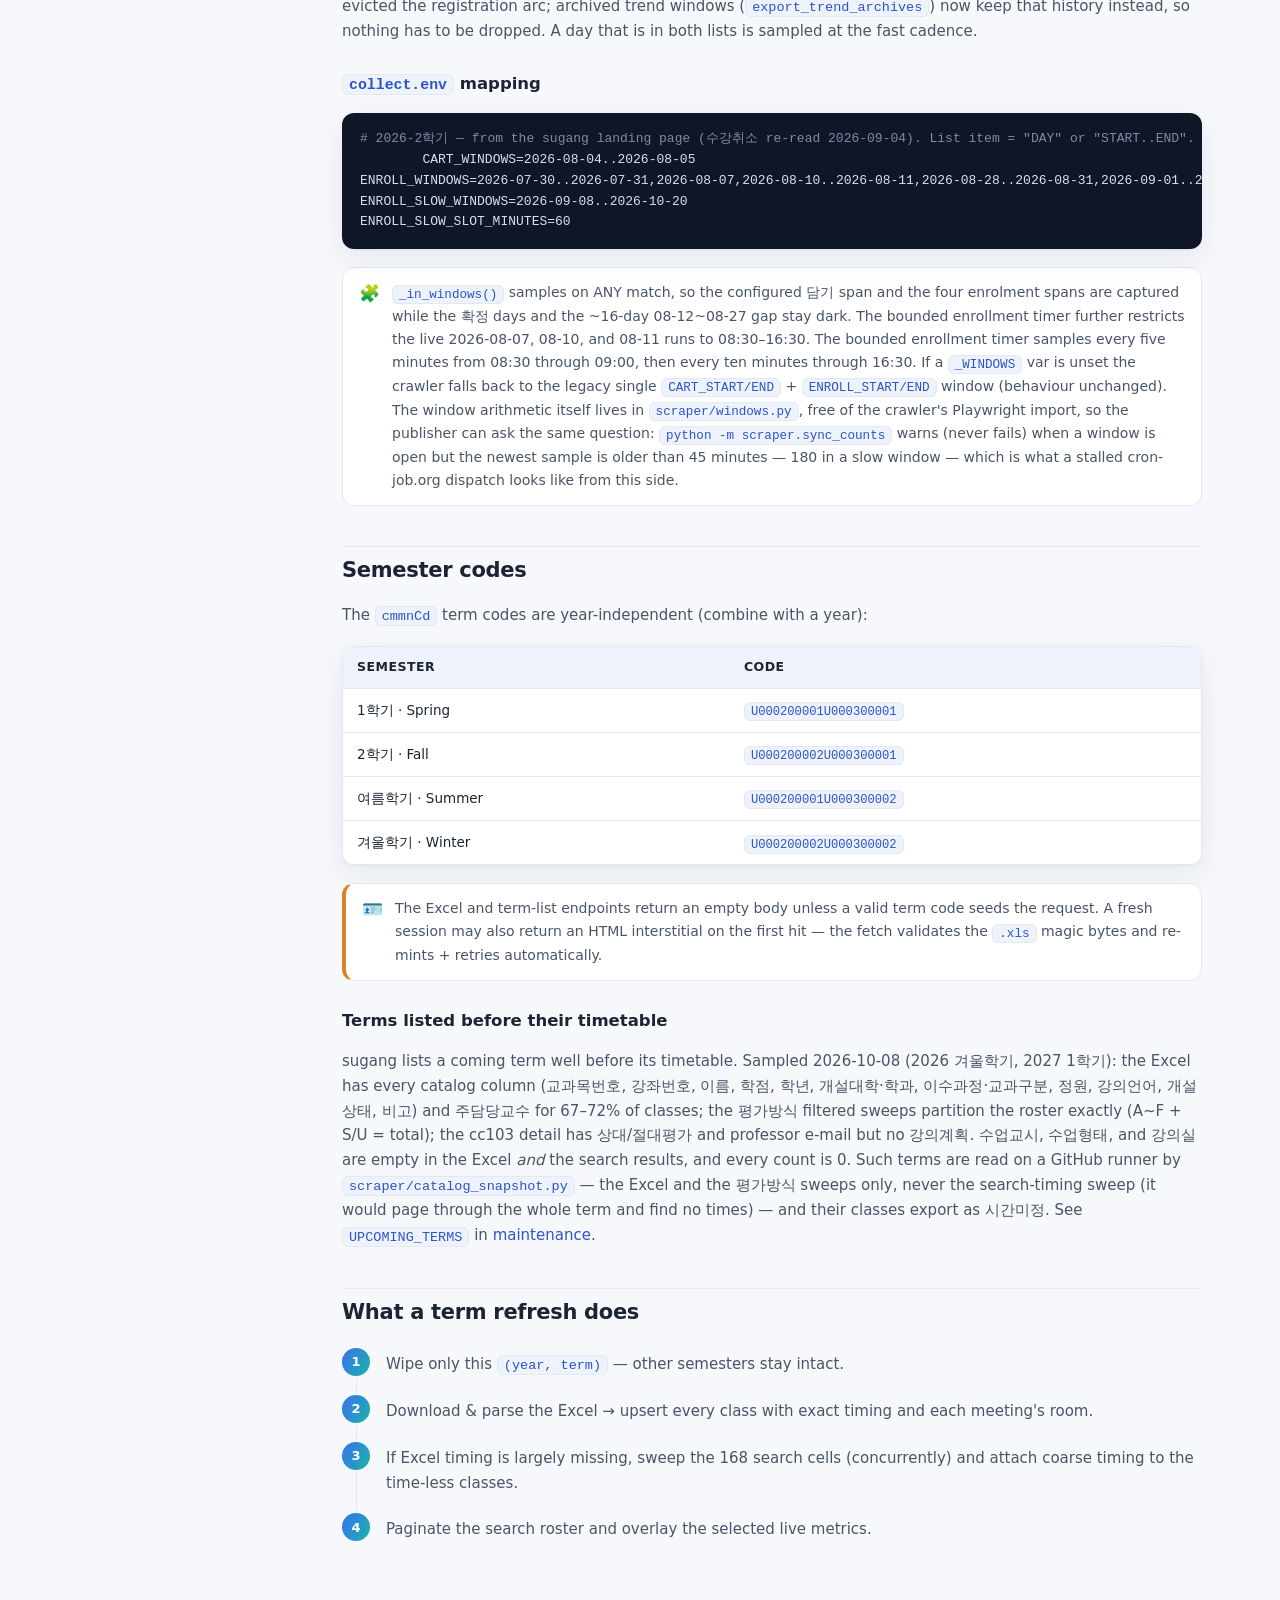
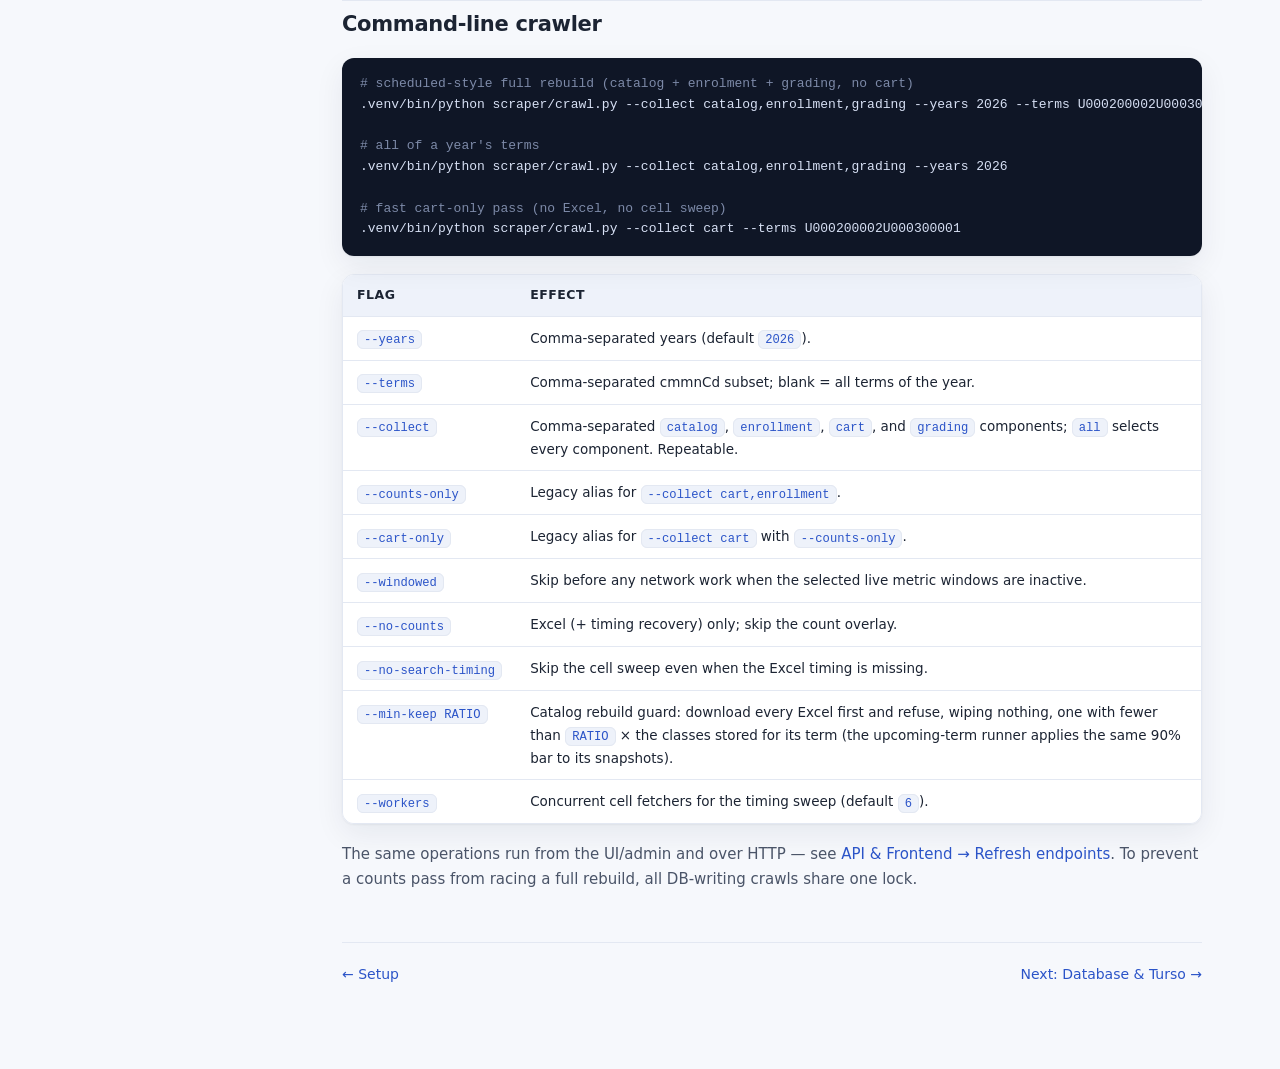
==== commit a25542dd: "feat: export each meeting's room in slots[].room Search/export and lookup now return one slot per me" ====
--- a/docs/crawl.html
+++ b/docs/crawl.html
@@ -48,10 +48,13 @@
      distinct room still applies to every block, otherwise the room is <code>''</code>
      (unknown), never guessed. Search-recovered timing has no room (<code>''</code>).
      <code>classes.room</code> keeps the deduplicated list (<code>200-3220/200-1024</code>).</p>
-  <p>Readers that only need timing (search, export, lookup, the cloud roster reseed) select
-     <code>DISTINCT</code> day/start/end, so a two-room meeting is still one time slot there
-     and the exported JSON is unchanged. The cloud collector's <code>class_slots</code> keeps
-     its room-less shape.</p>
+  <p>Search, export, and lookup return one slot per meeting time, so a two-room meeting is
+     still one time slot; its <code>room</code> joins both rooms with <code>/</code>
+     (<code>slots[].room</code> in the exported JSON since 2026-10-09; <code>''</code> =
+     unknown). The cloud roster reseed sends <code>DISTINCT</code> day/start/end rows without
+     a room: the collector never reads rooms. The cloud <code>class_slots</code> has had a
+     <code>room</code> column (all <code>''</code>) since an accidental
+     <code>init_schema</code> there on 2026-10-08.</p>
   <p>Terms crawled before the room column existed were filled by
      <code>scraper/backfill_rooms.py</code> (see maintenance → <a href="maintenance.html#rooms">room backfill</a>);
      the Excel of every stored term back to 2020 still carries the column.</p>
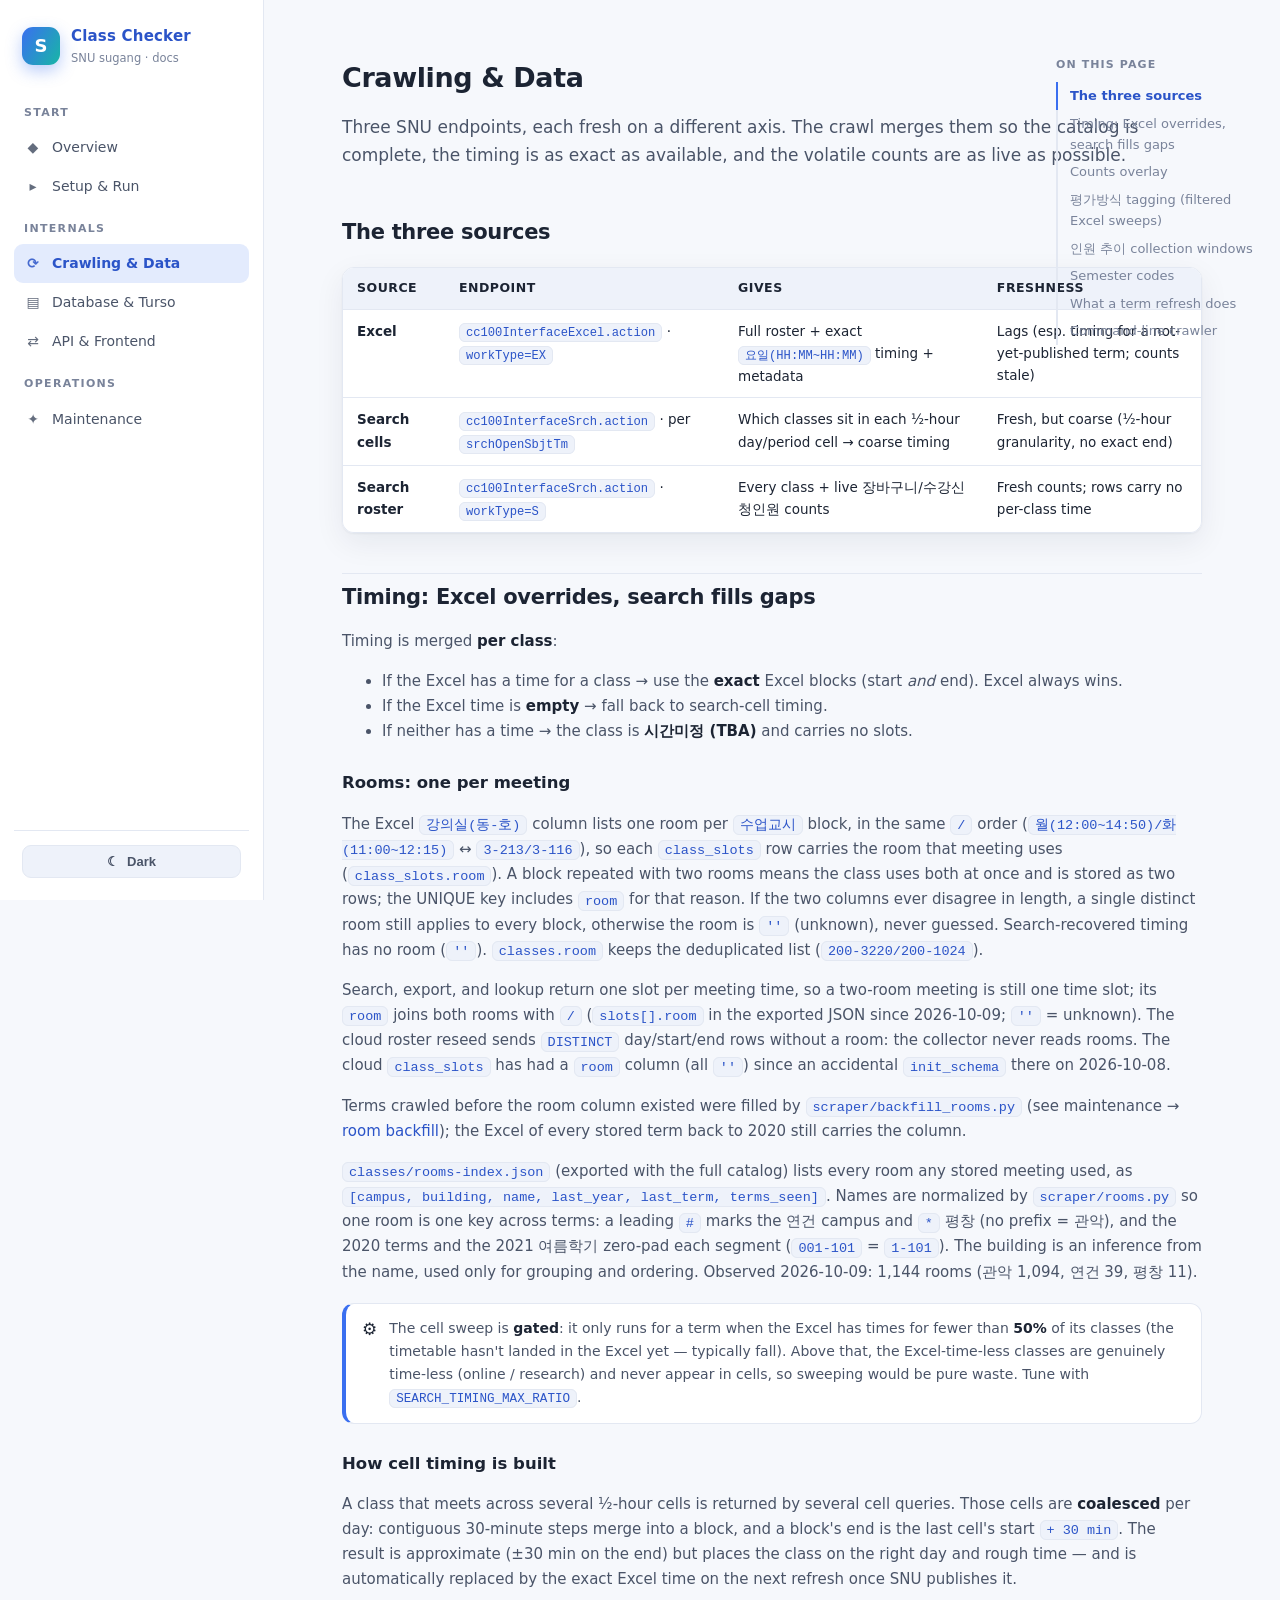
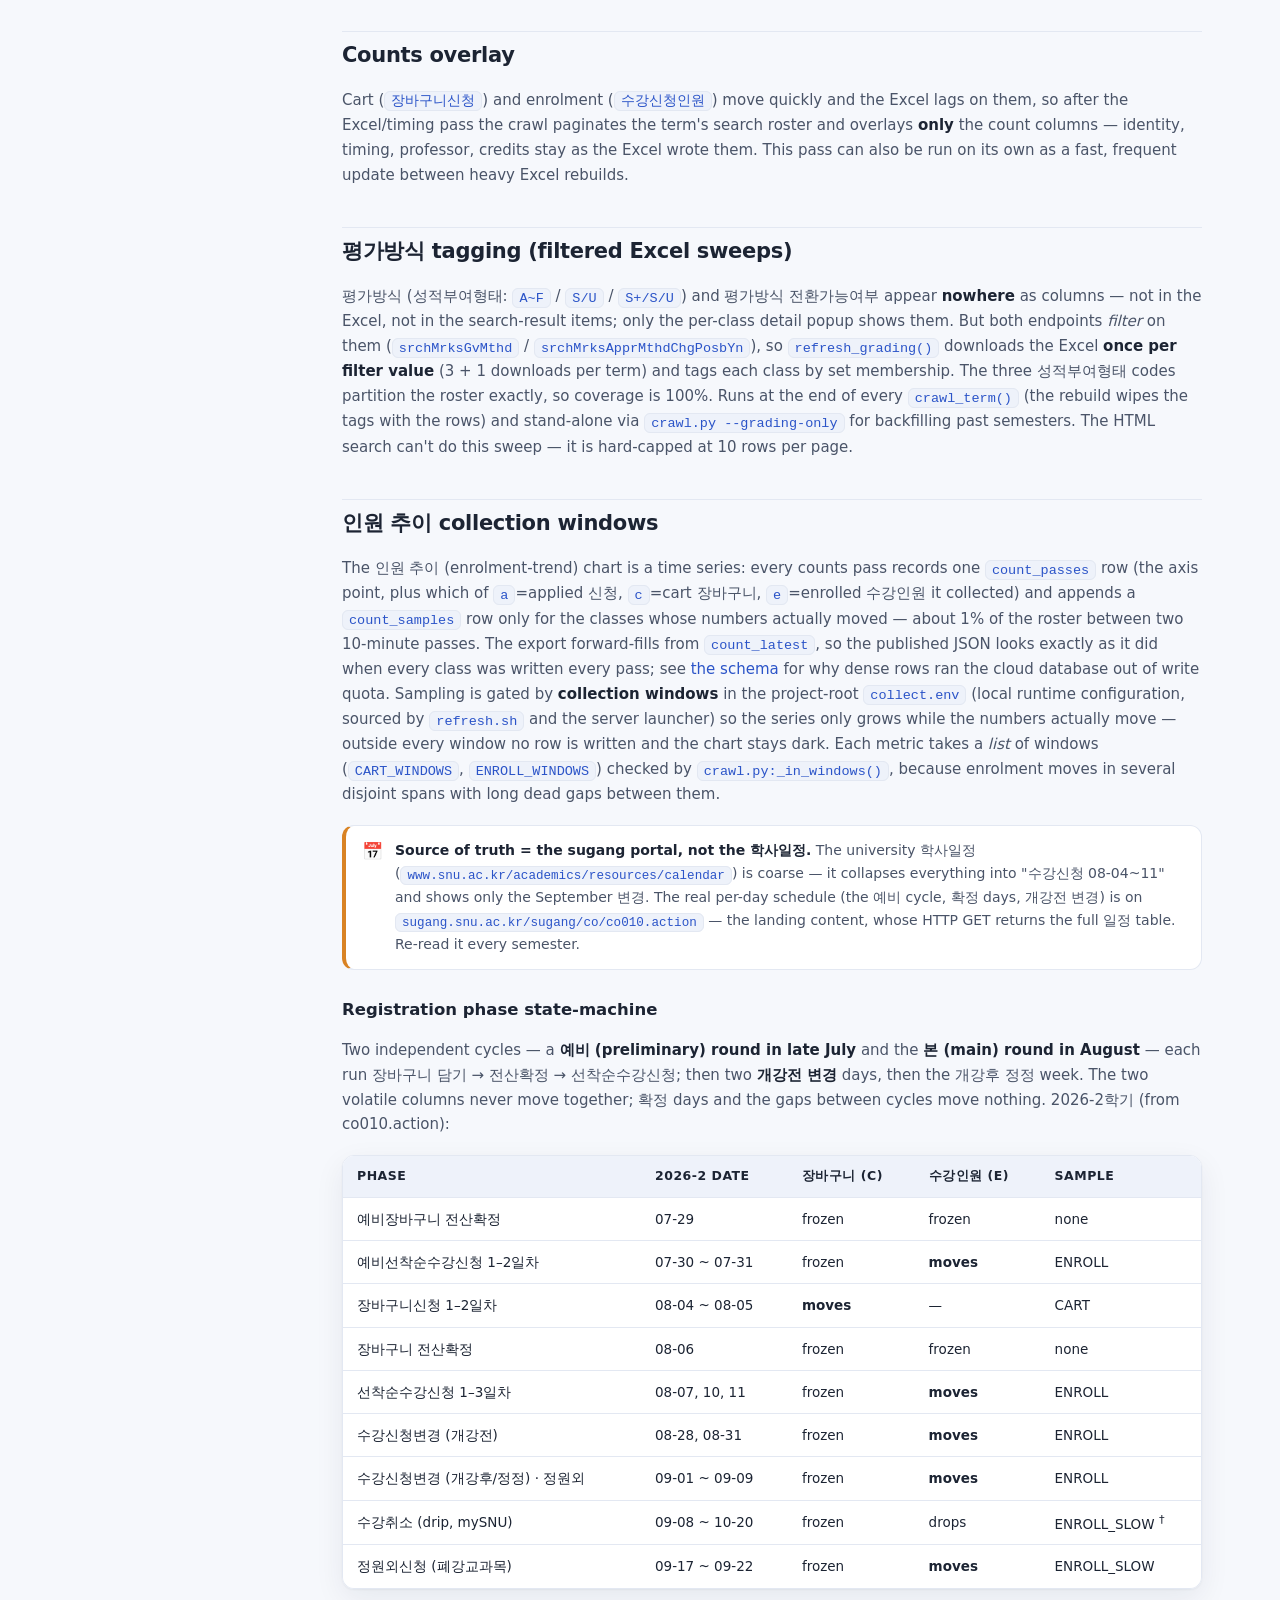
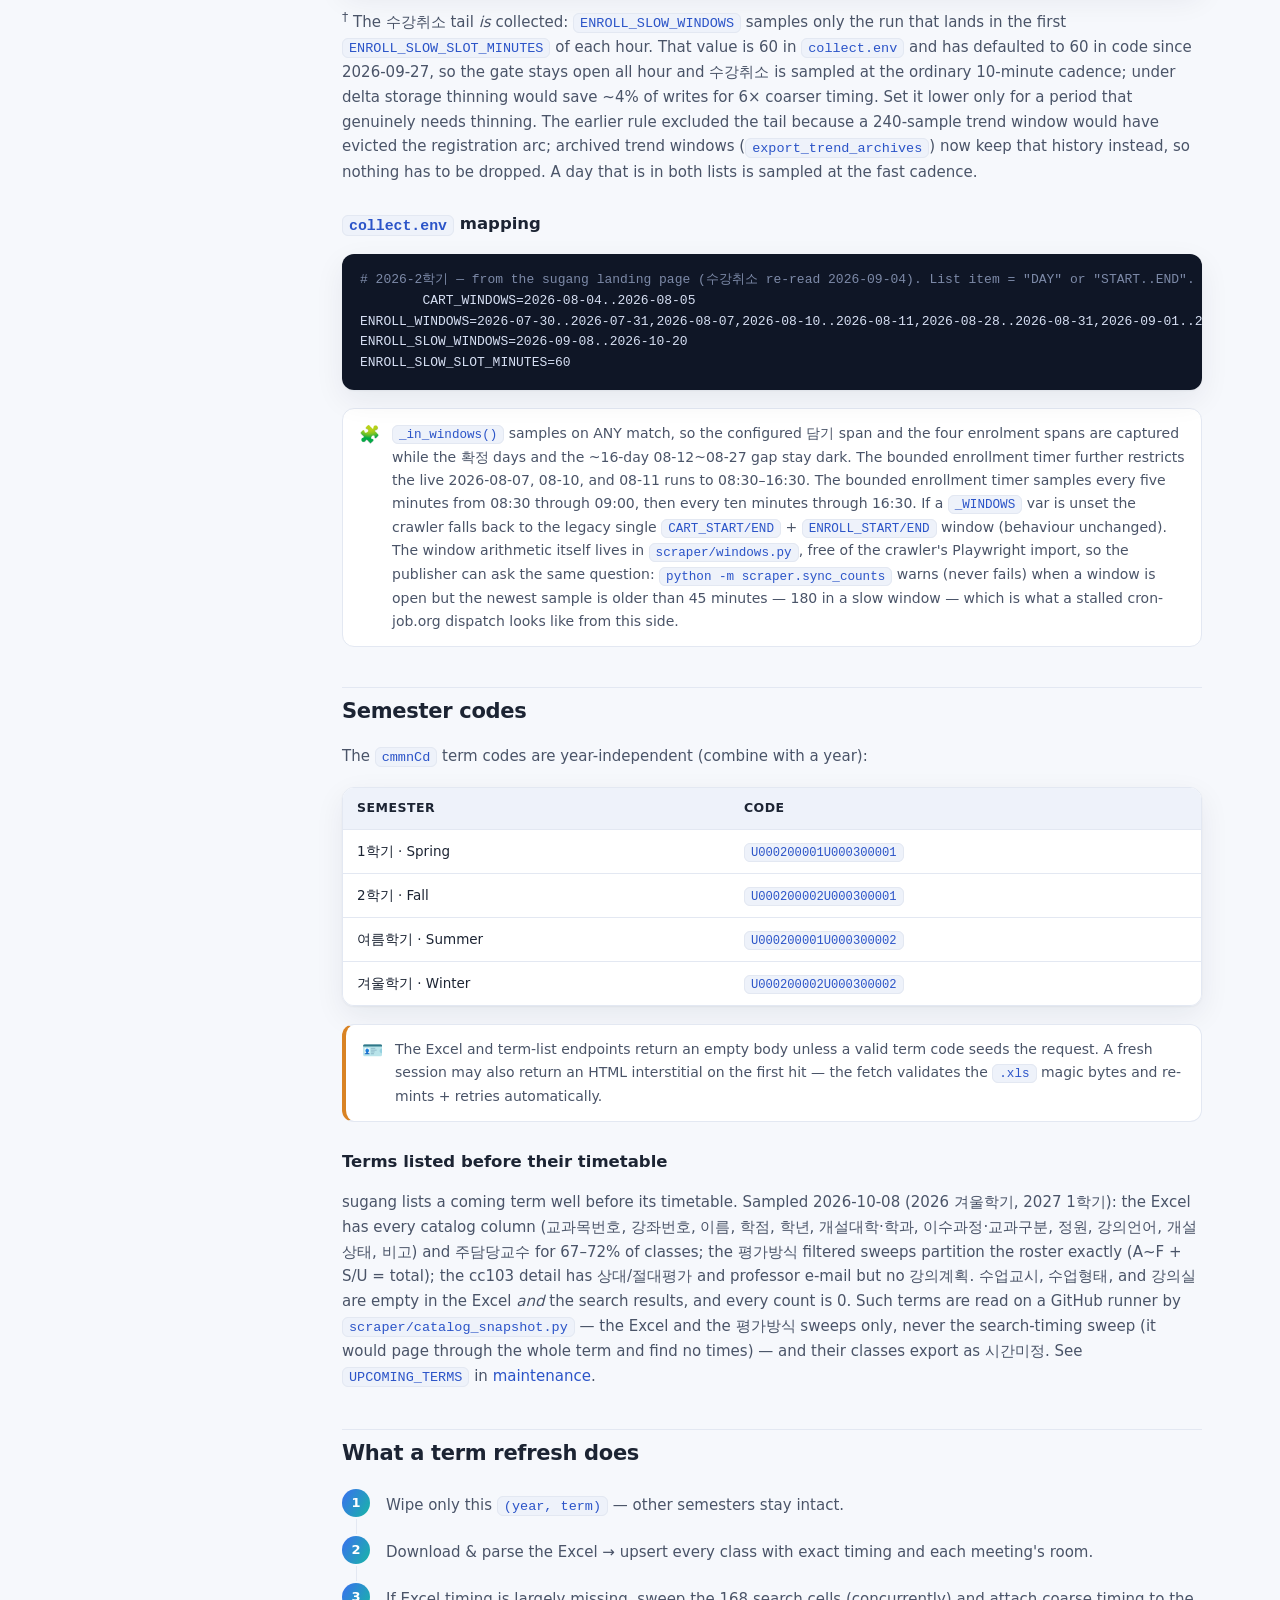
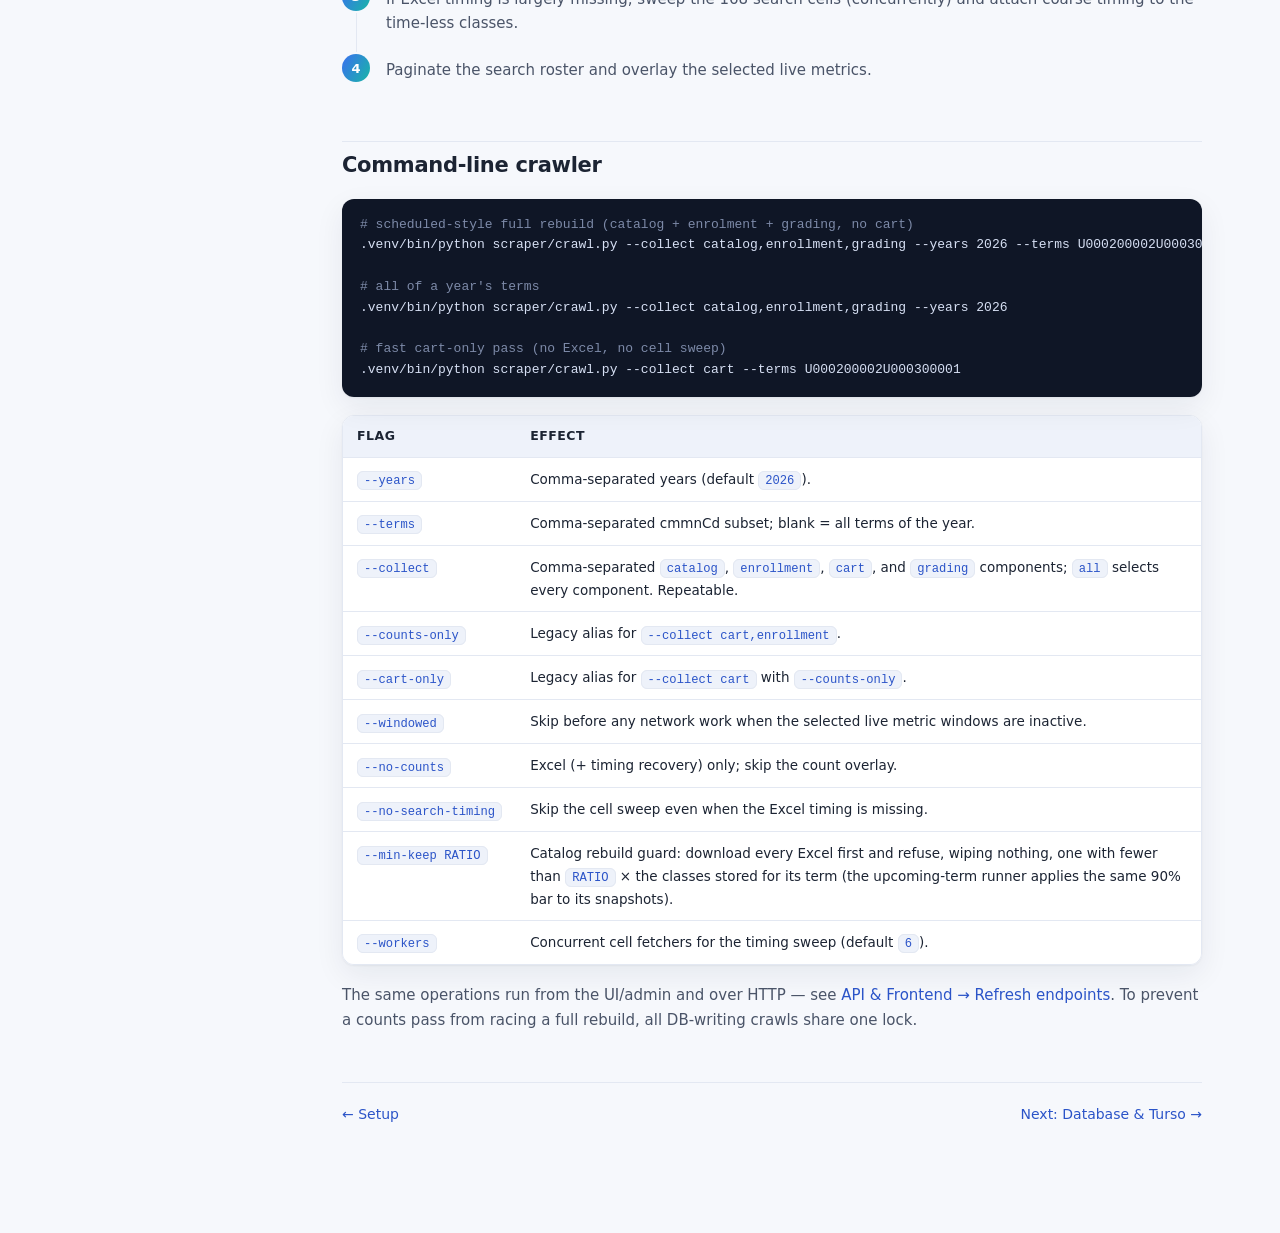
==== commit 70654513: "feat: export rooms-index.json (every room since 2020, last term) Co-Authored-By: Claude Opus 5.5 (1M" ====
--- a/docs/crawl.html
+++ b/docs/crawl.html
@@ -58,6 +58,14 @@
   <p>Terms crawled before the room column existed were filled by
      <code>scraper/backfill_rooms.py</code> (see maintenance → <a href="maintenance.html#rooms">room backfill</a>);
      the Excel of every stored term back to 2020 still carries the column.</p>
+  <p><code>classes/rooms-index.json</code> (exported with the full catalog) lists every room
+     any stored meeting used, as <code>[campus, building, name, last_year, last_term,
+     terms_seen]</code>. Names are normalized by <code>scraper/rooms.py</code> so one room is
+     one key across terms: a leading <code>#</code> marks the 연건 campus and <code>*</code>
+     평창 (no prefix = 관악), and the 2020 terms and the 2021 여름학기 zero-pad each segment
+     (<code>001-101</code> = <code>1-101</code>). The building is an inference from the name,
+     used only for grouping and ordering. Observed 2026-10-09: 1,144 rooms (관악 1,094, 연건 39,
+     평창 11).</p>
 
   <div class="callout note"><span class="ic">⚙️</span>
     <p>The cell sweep is <strong>gated</strong>: it only runs for a term when the Excel
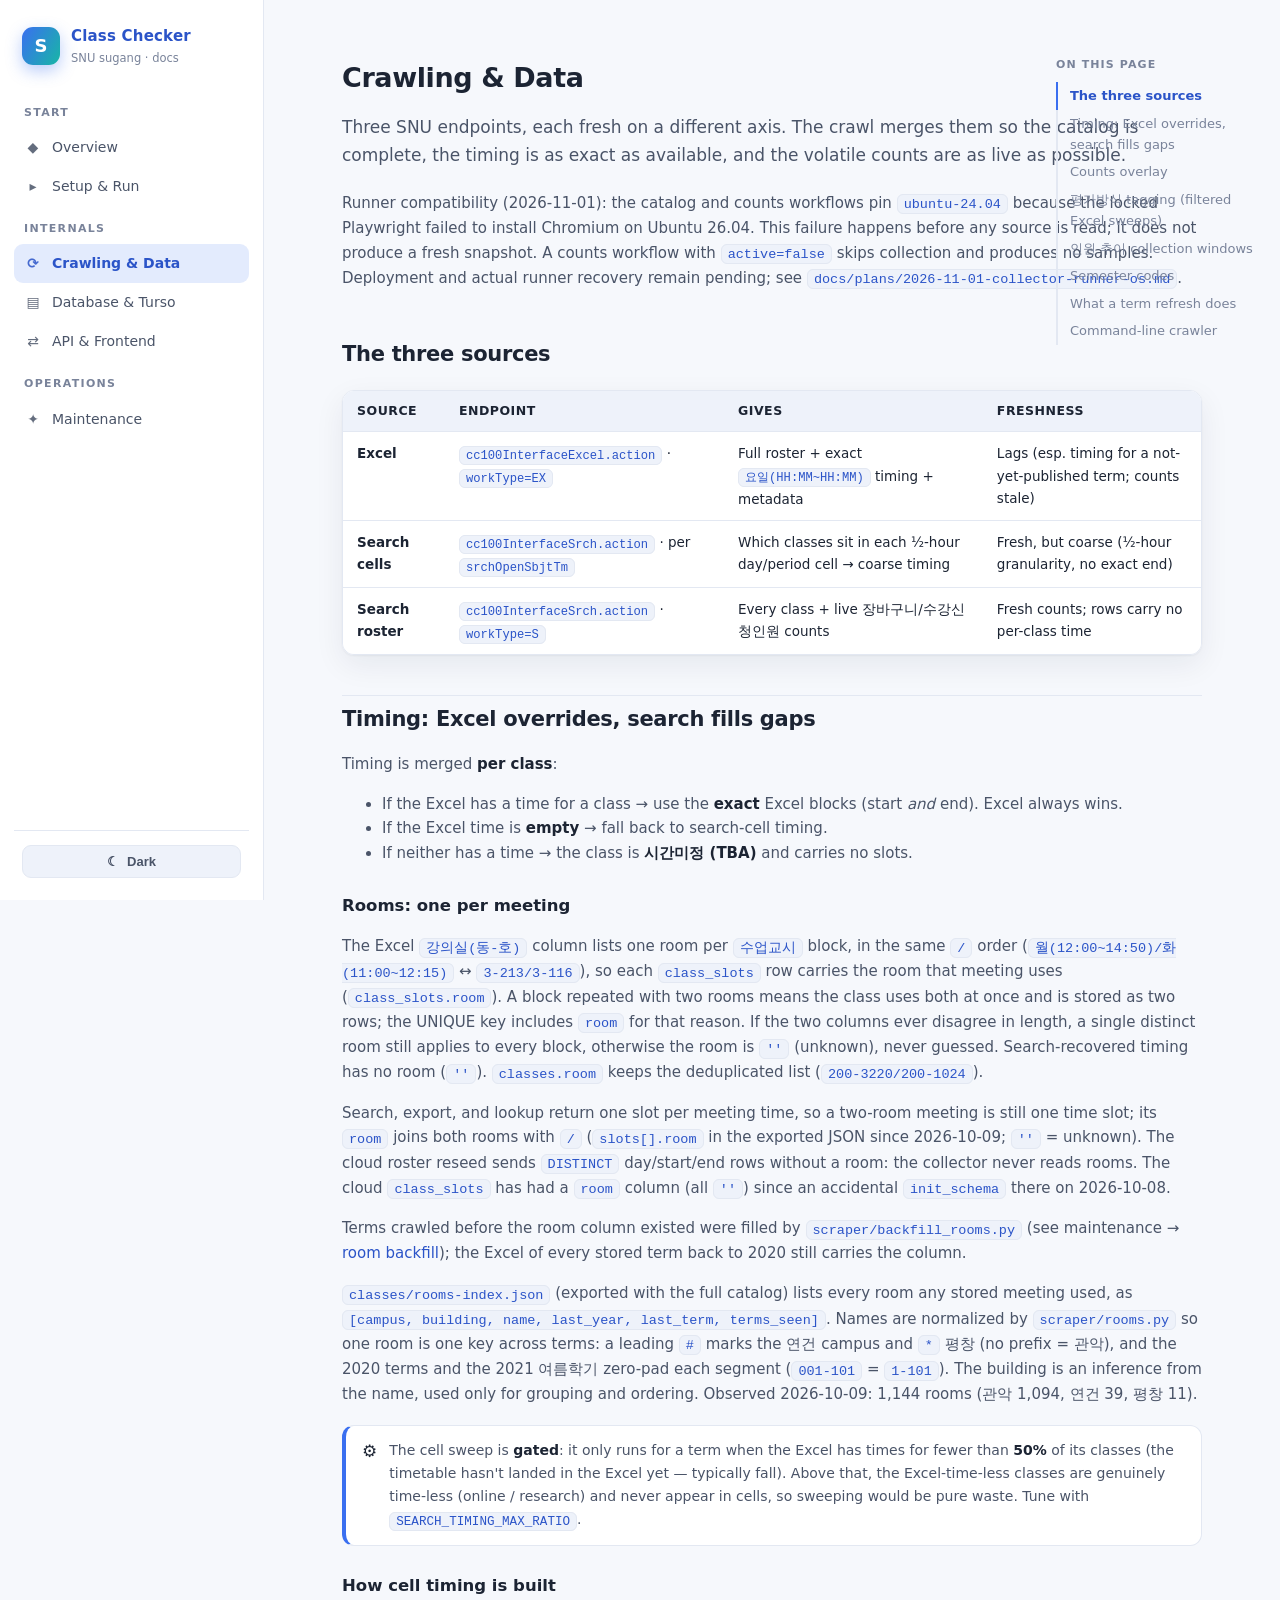
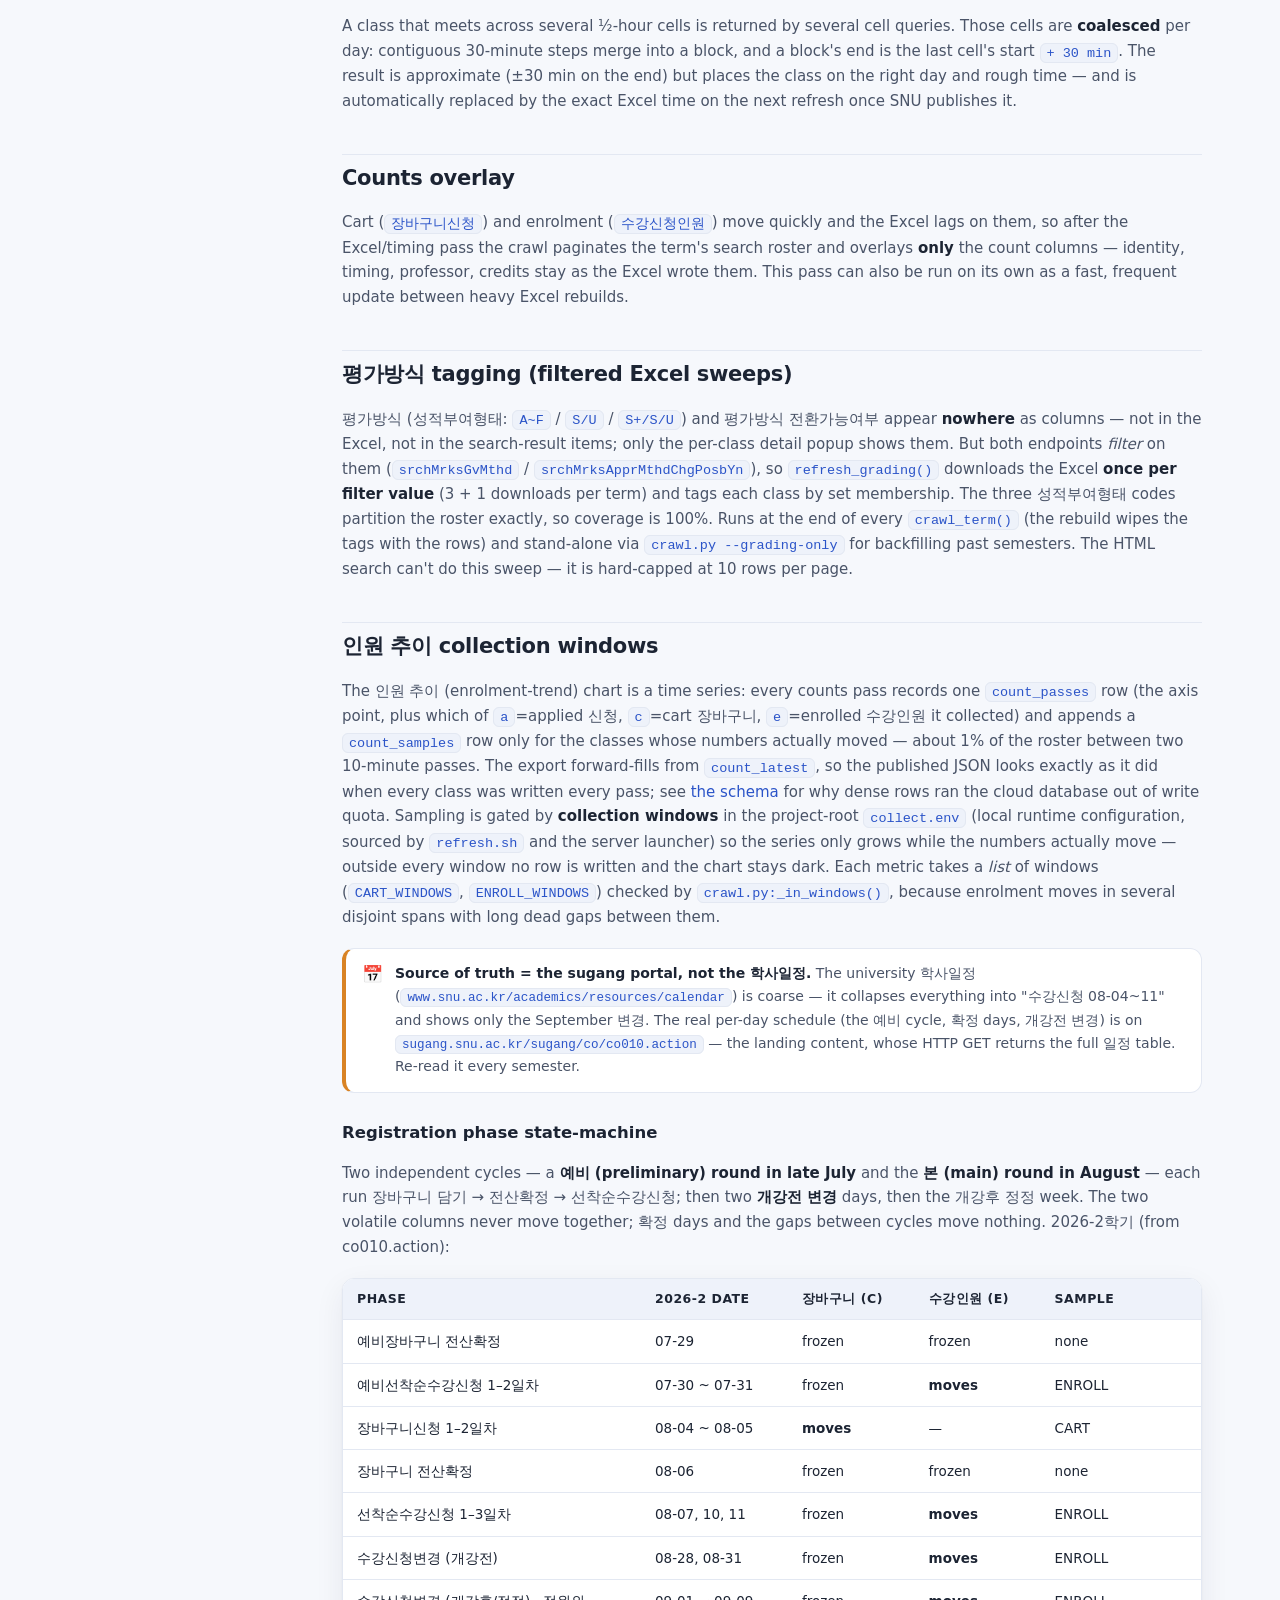
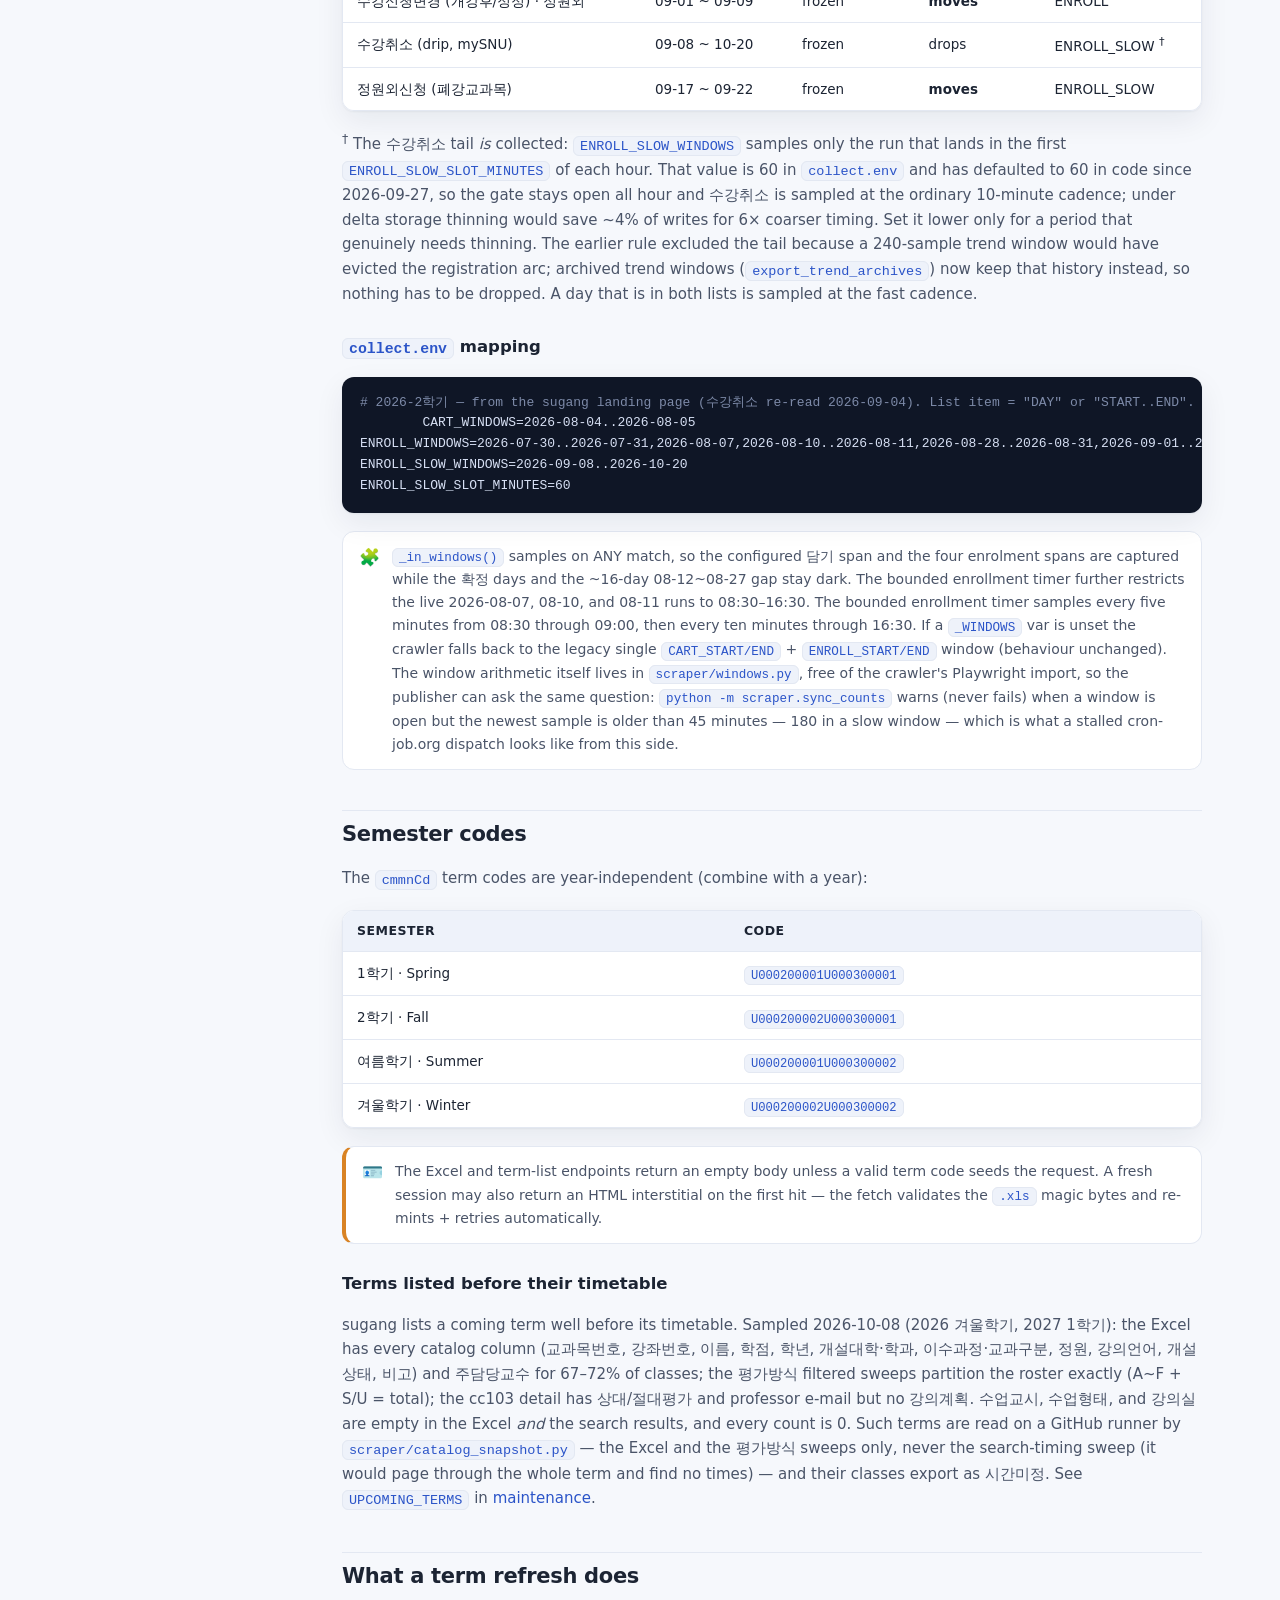
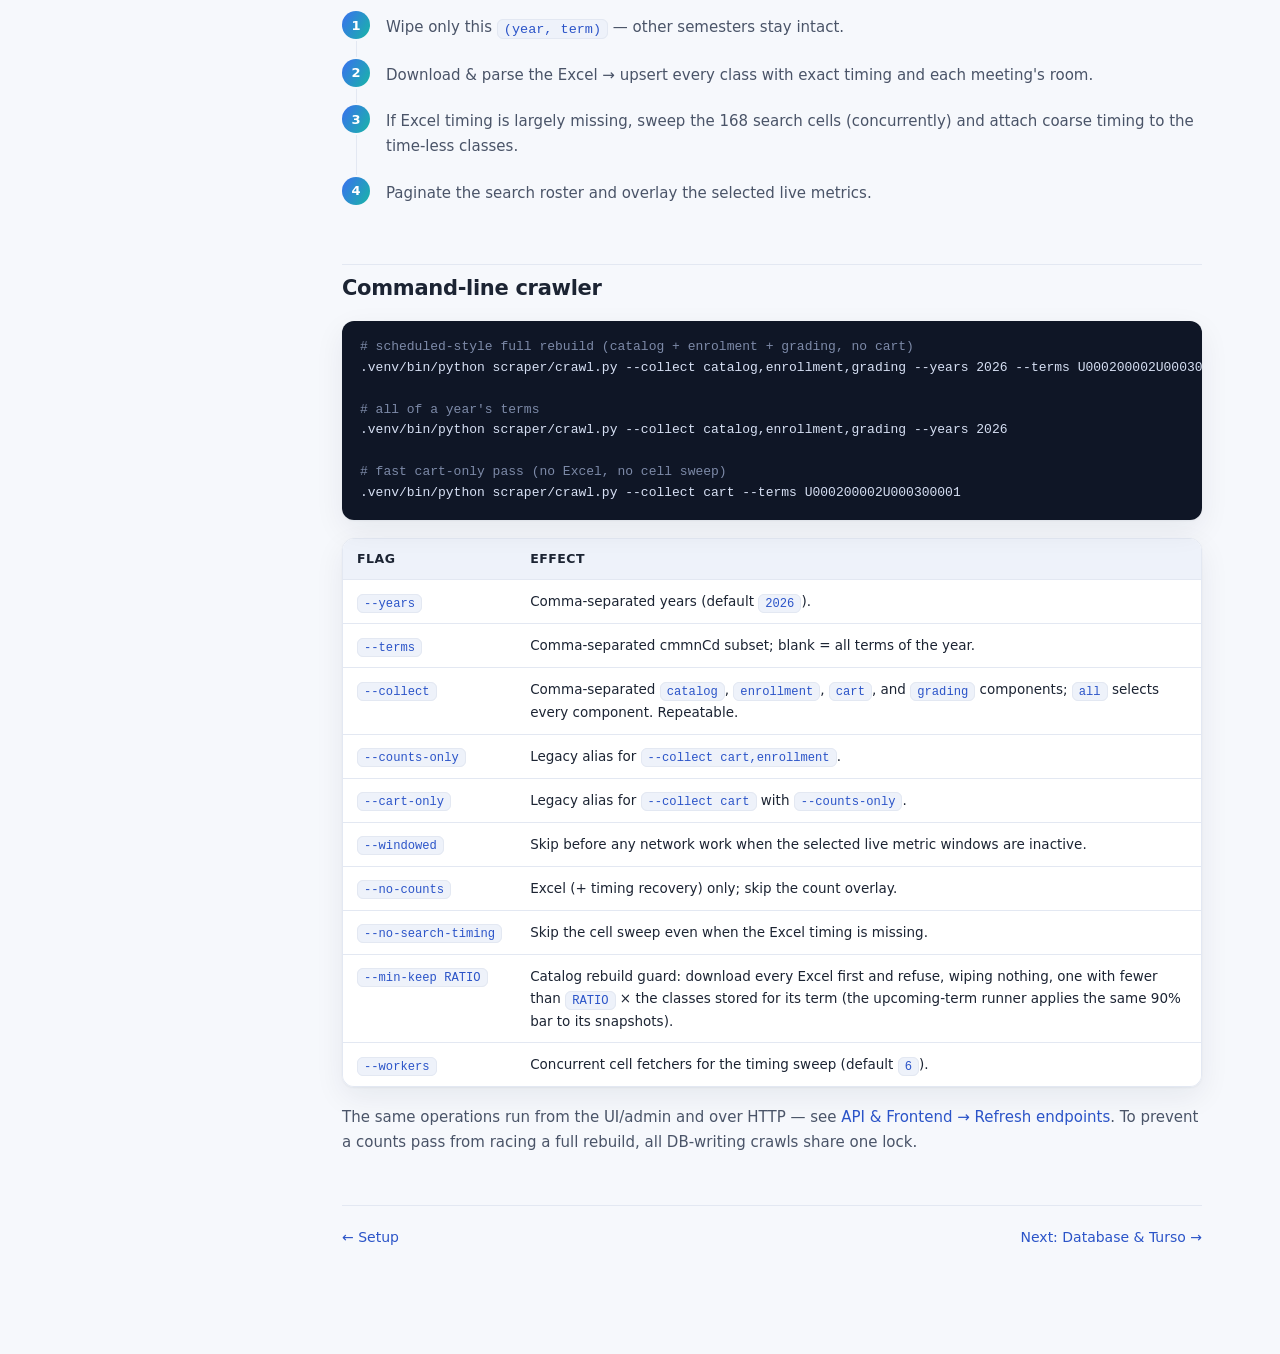
==== commit 4a1d350a: "fix: pin Chromium collectors to Ubuntu 24.04" ====
--- a/docs/crawl.html
+++ b/docs/crawl.html
@@ -15,6 +15,14 @@
   <p class="lead">Three SNU endpoints, each fresh on a different axis. The crawl
      merges them so the catalog is complete, the timing is as exact as available,
      and the volatile counts are as live as possible.</p>
+
+  <p>Runner compatibility (2026-11-01): the catalog and counts workflows pin
+     <code>ubuntu-24.04</code> because the locked Playwright failed to install
+     Chromium on Ubuntu 26.04. This failure happens before any source is read;
+     it does not produce a fresh snapshot. A counts workflow with
+     <code>active=false</code> skips collection and produces no samples.
+     Deployment and actual runner recovery remain pending; see
+     <code>docs/plans/2026-11-01-collector-runner-os.md</code>.</p>
 
   <h2 id="sources">The three sources</h2>
   <div class="table-wrap"><table>
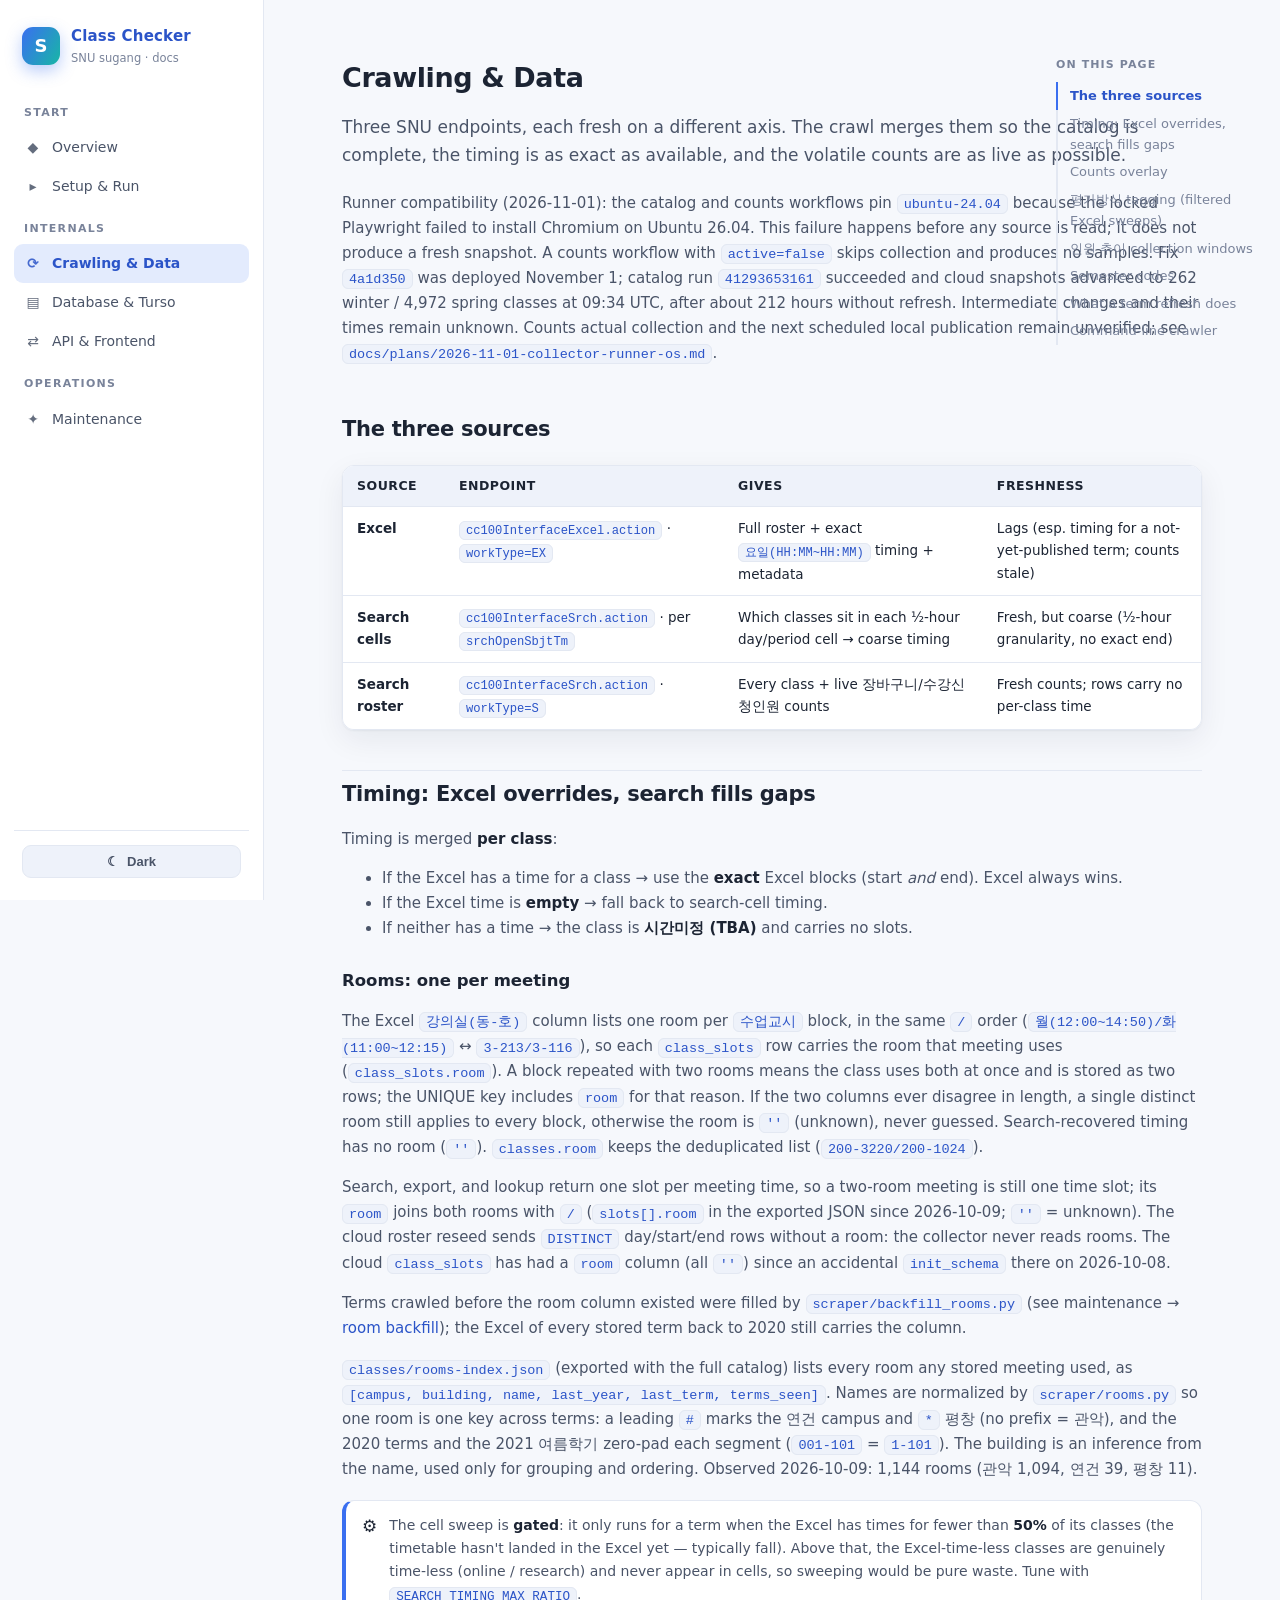
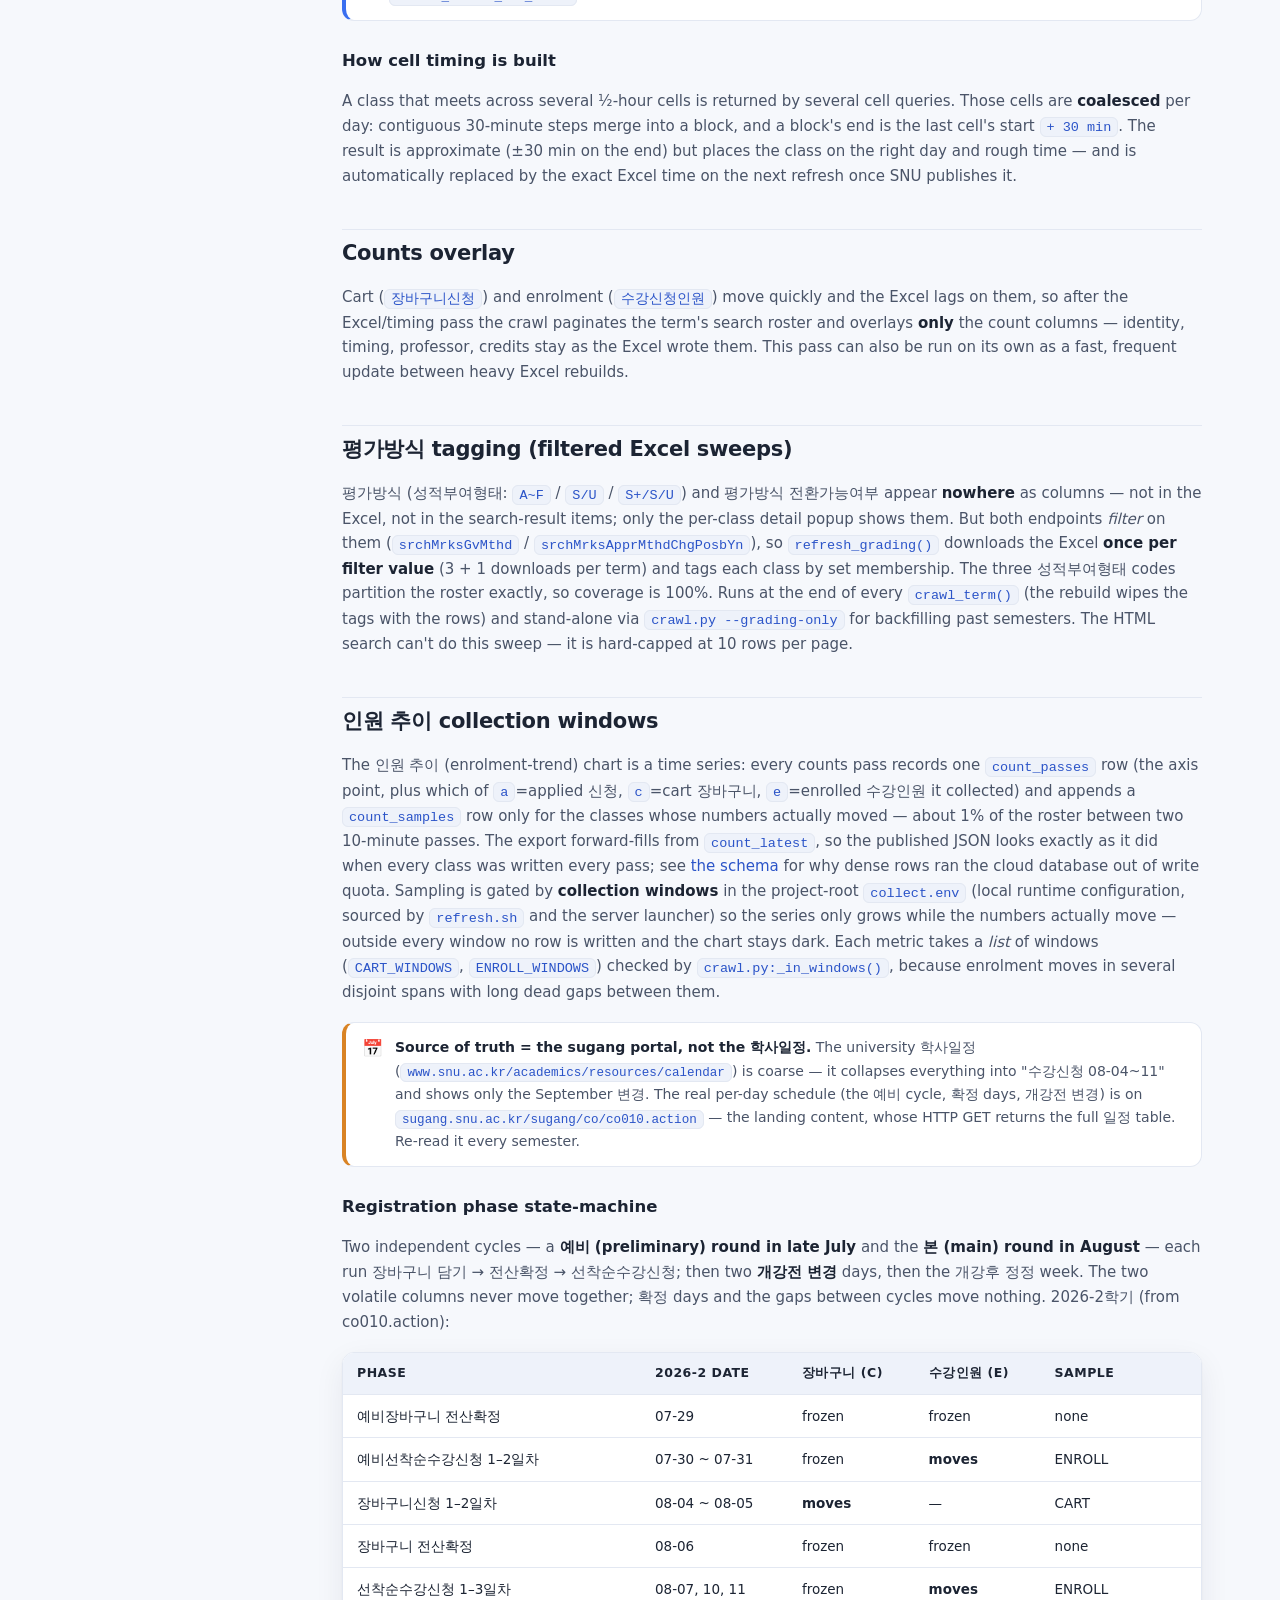
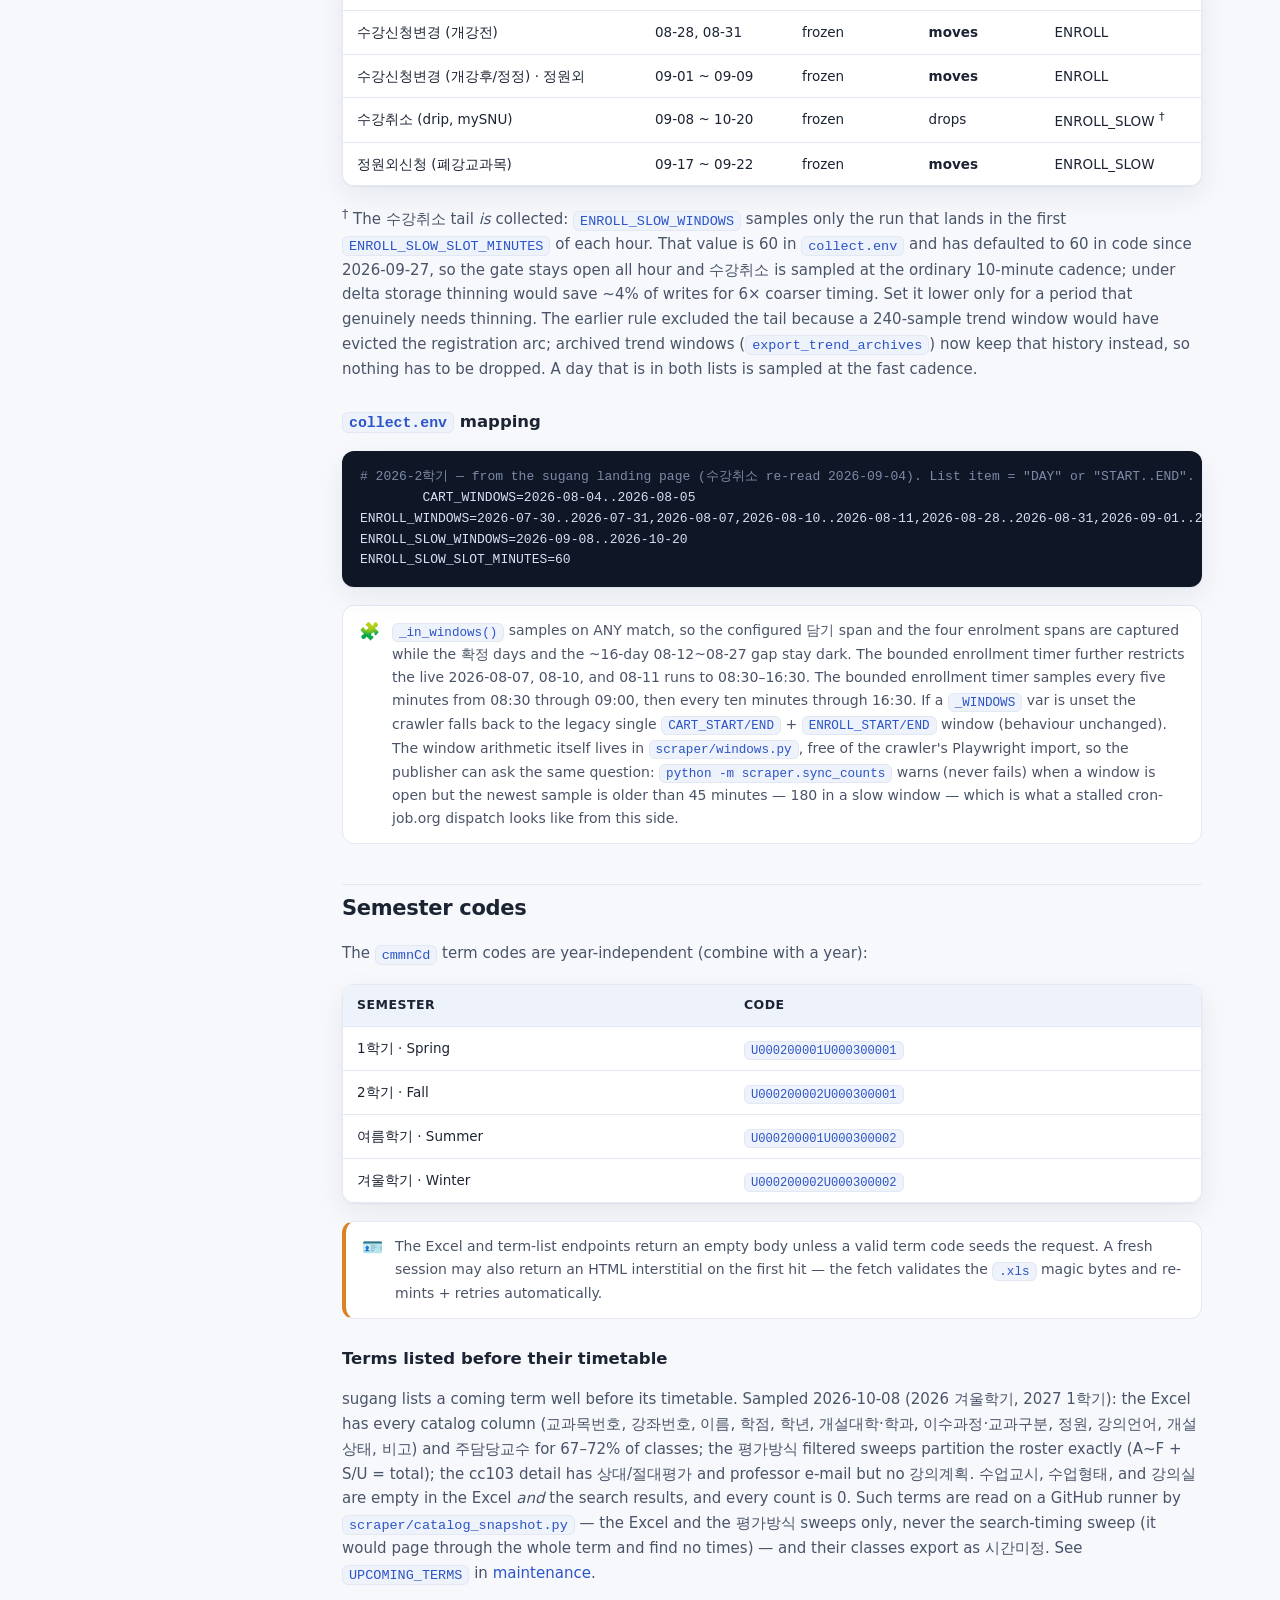
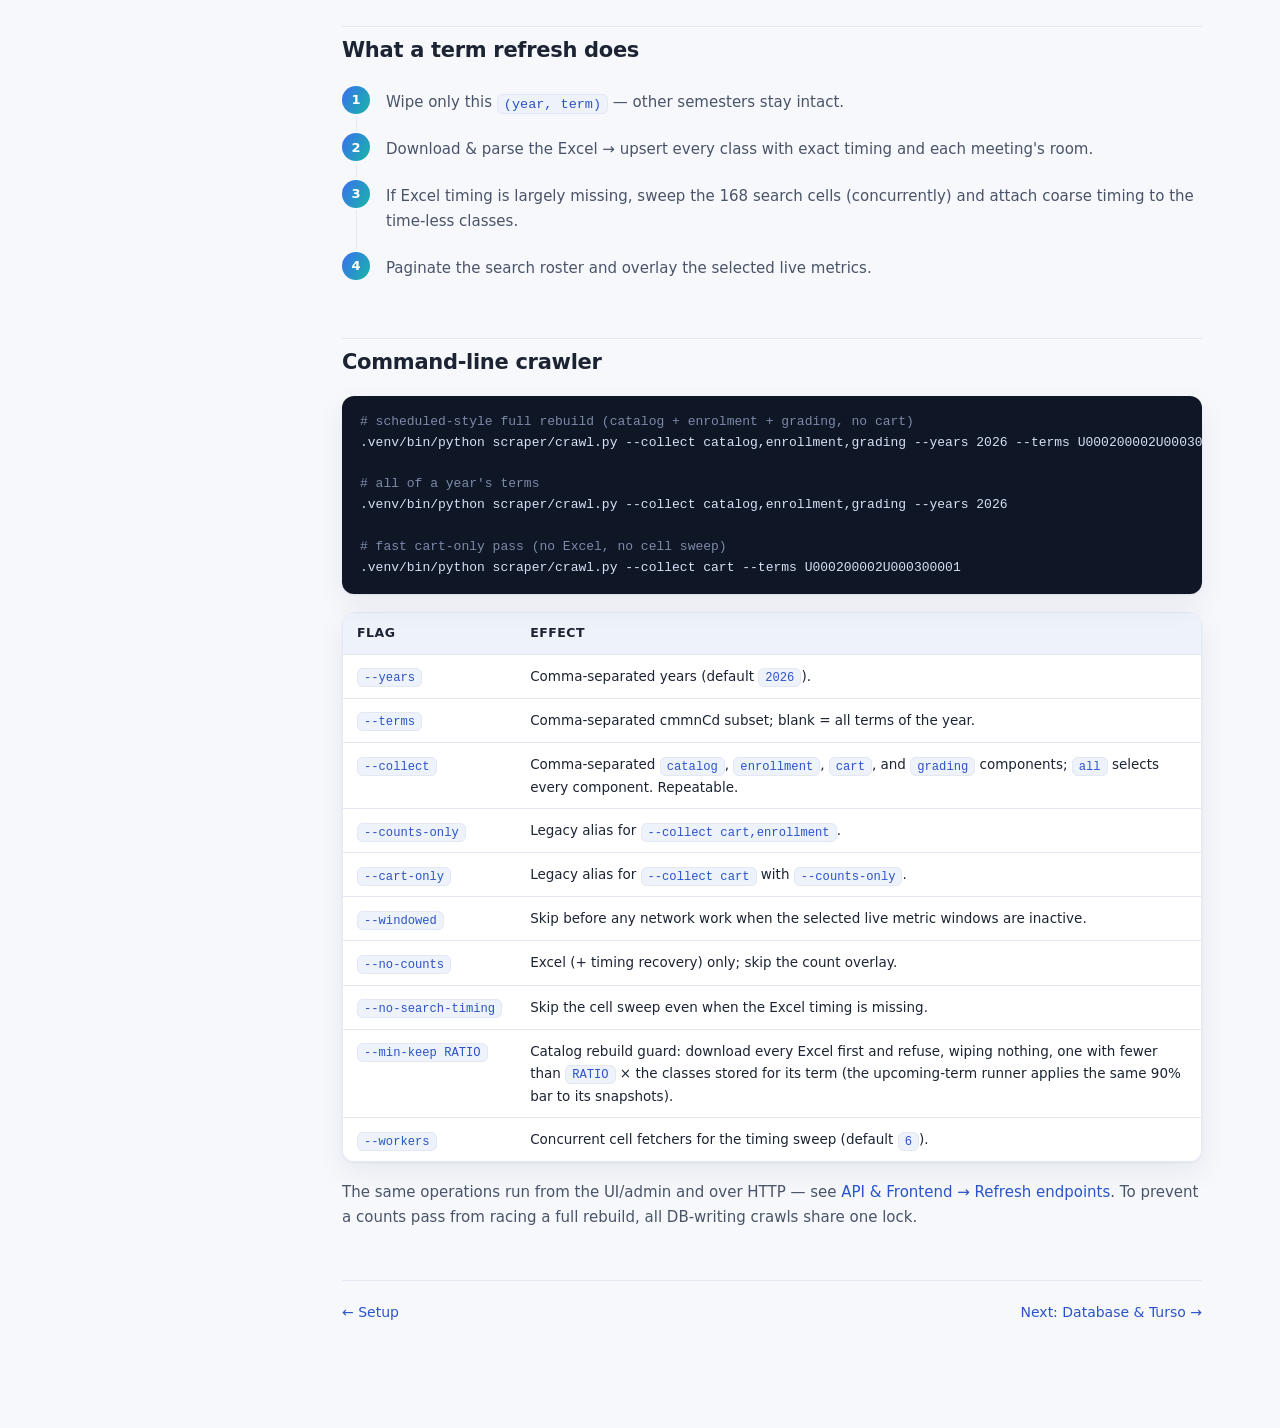
==== commit 38a6571d: "docs: record collector recovery and observed data gaps" ====
--- a/docs/crawl.html
+++ b/docs/crawl.html
@@ -21,7 +21,12 @@
      Chromium on Ubuntu 26.04. This failure happens before any source is read;
      it does not produce a fresh snapshot. A counts workflow with
      <code>active=false</code> skips collection and produces no samples.
-     Deployment and actual runner recovery remain pending; see
+     Fix <code>4a1d350</code> was deployed November 1; catalog run
+     <code>41293653161</code> succeeded and cloud snapshots advanced to
+     262 winter / 4,972 spring classes at 09:34 UTC, after about 212 hours
+     without refresh. Intermediate changes and their times remain unknown.
+     Counts actual collection and the next scheduled local publication remain
+     unverified; see
      <code>docs/plans/2026-11-01-collector-runner-os.md</code>.</p>
 
   <h2 id="sources">The three sources</h2>
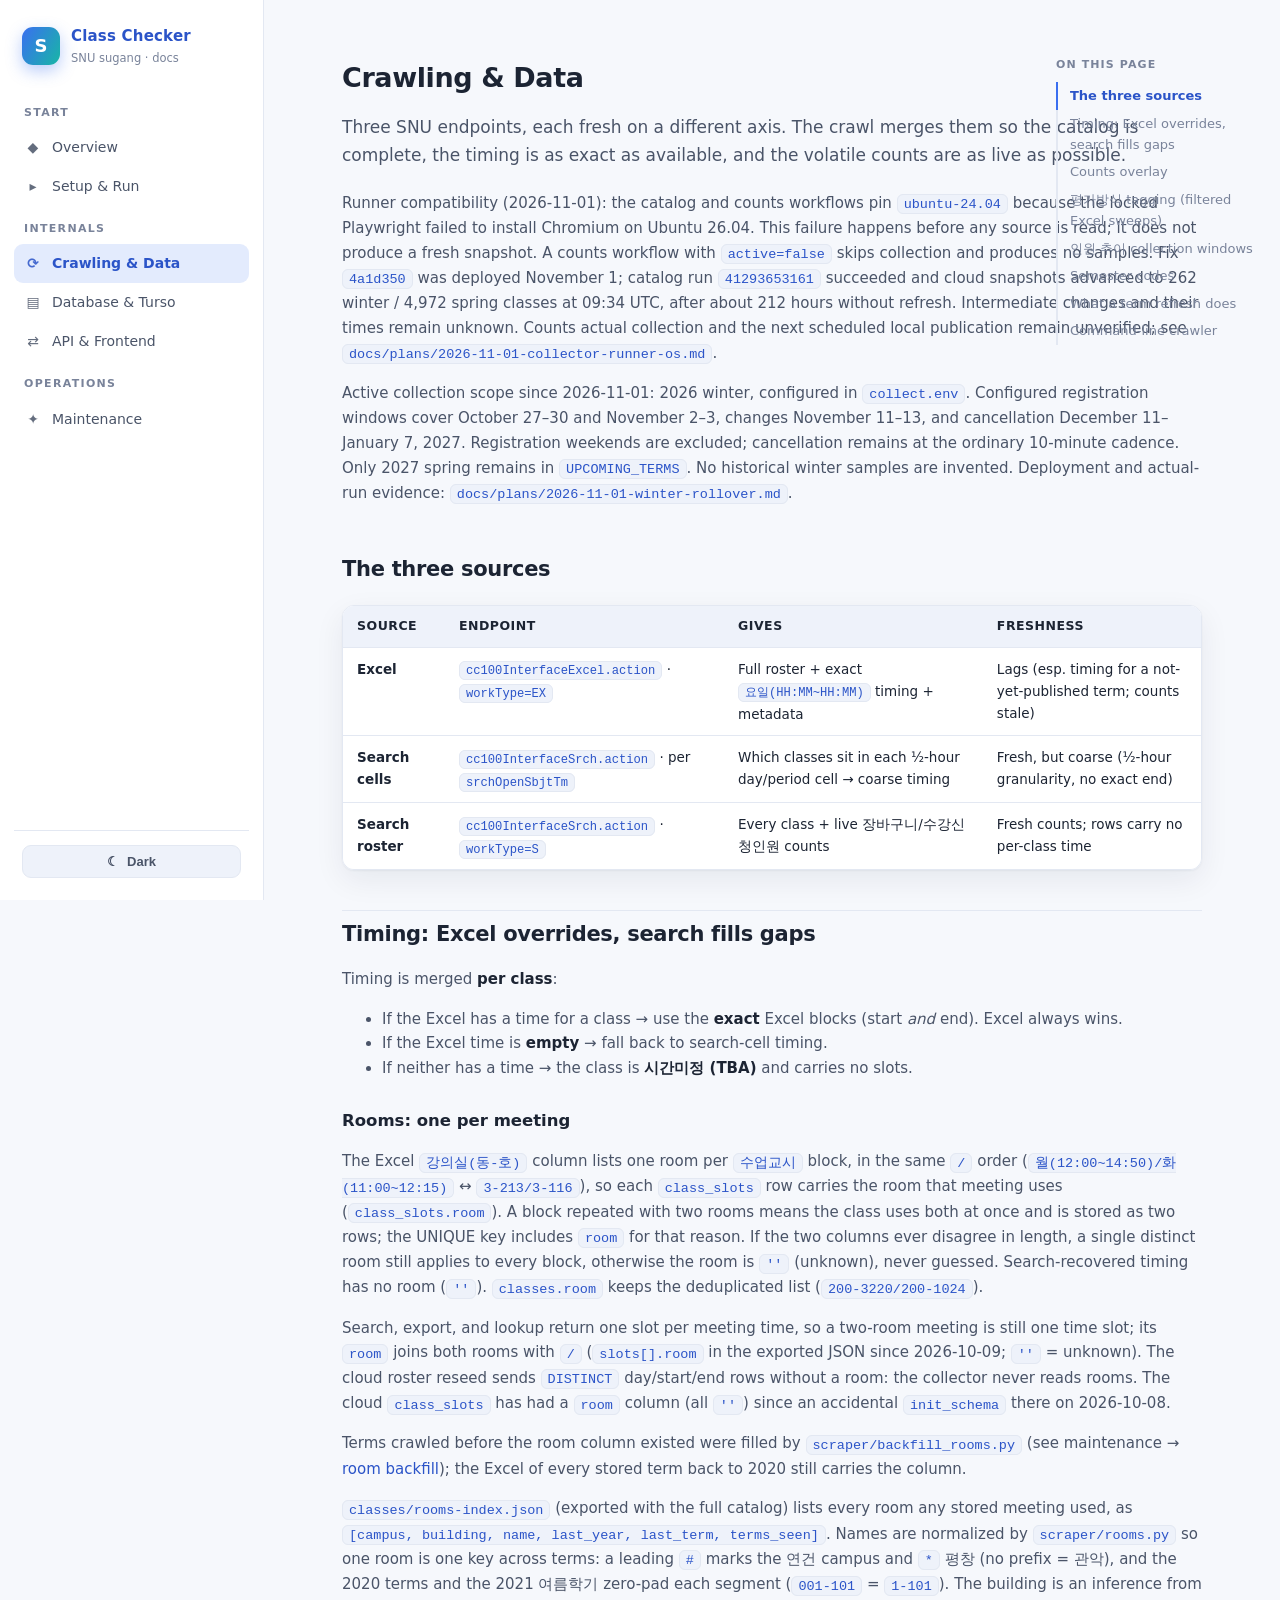
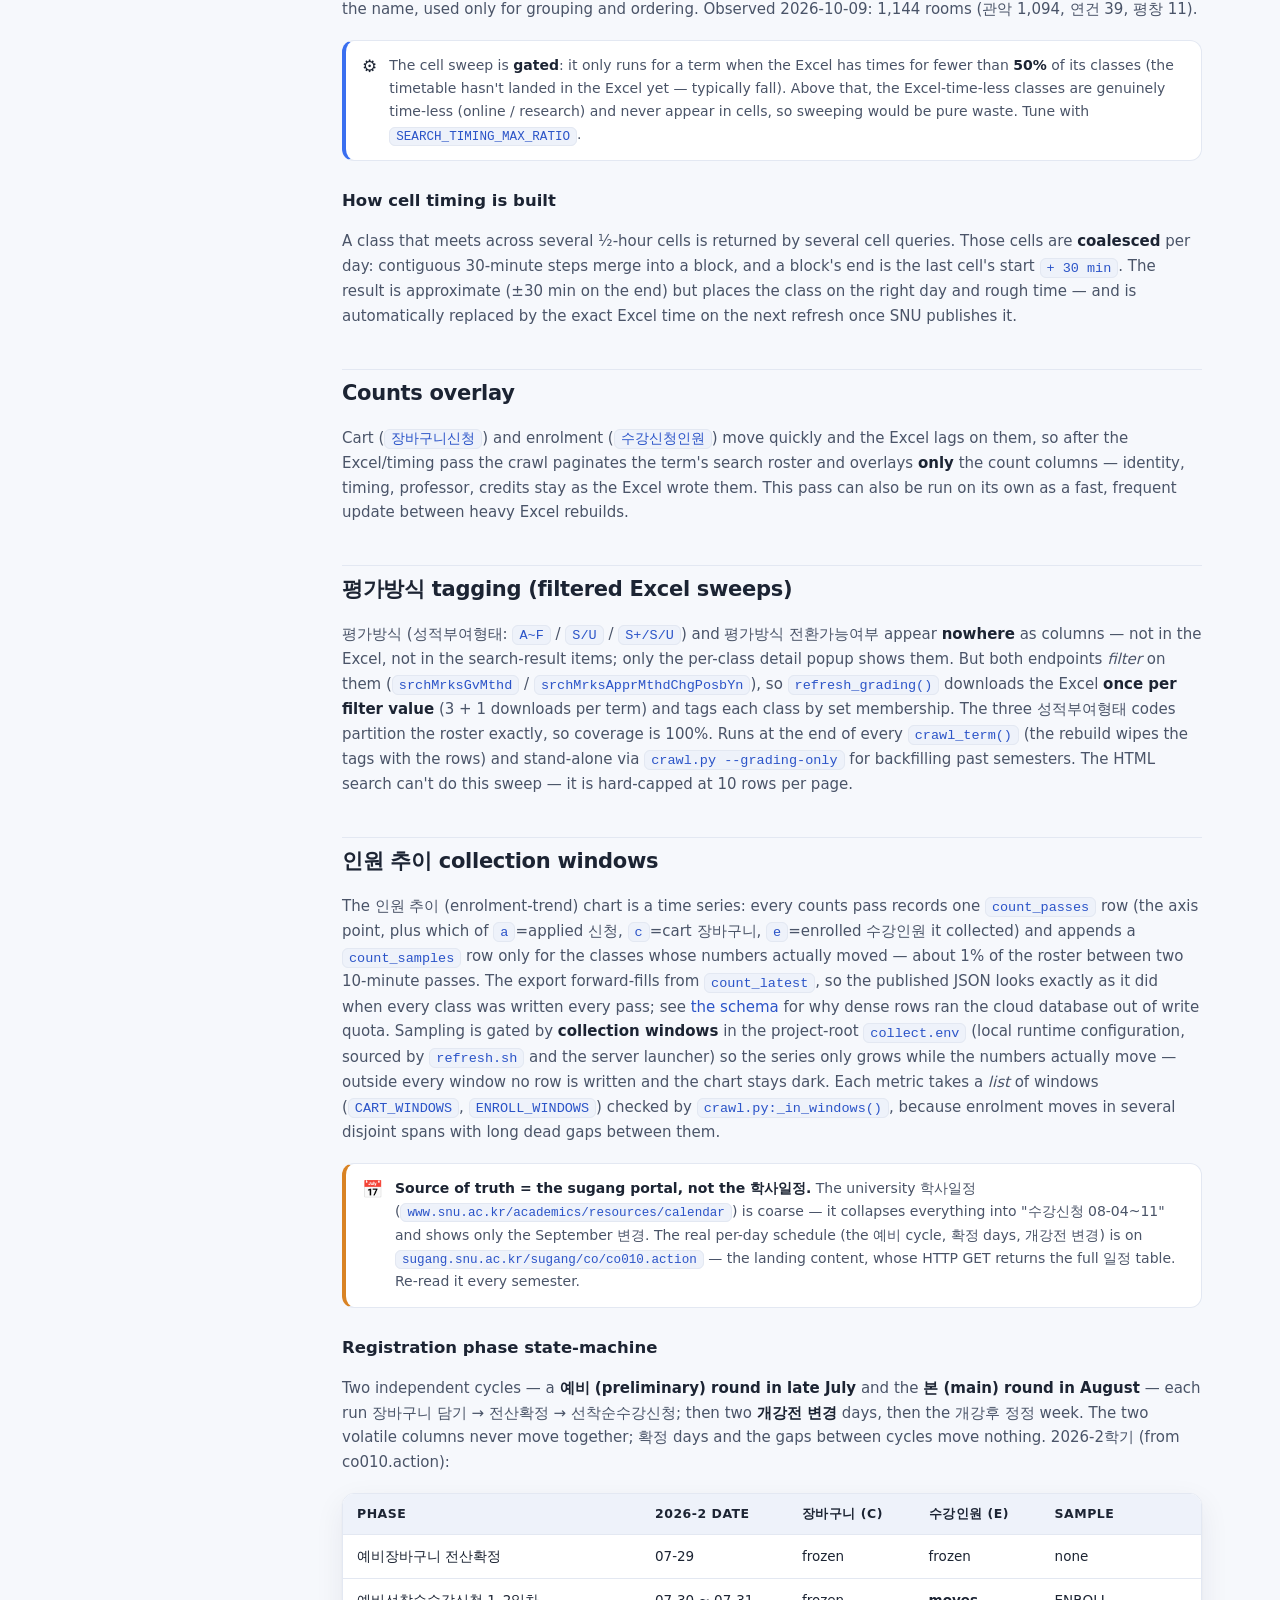
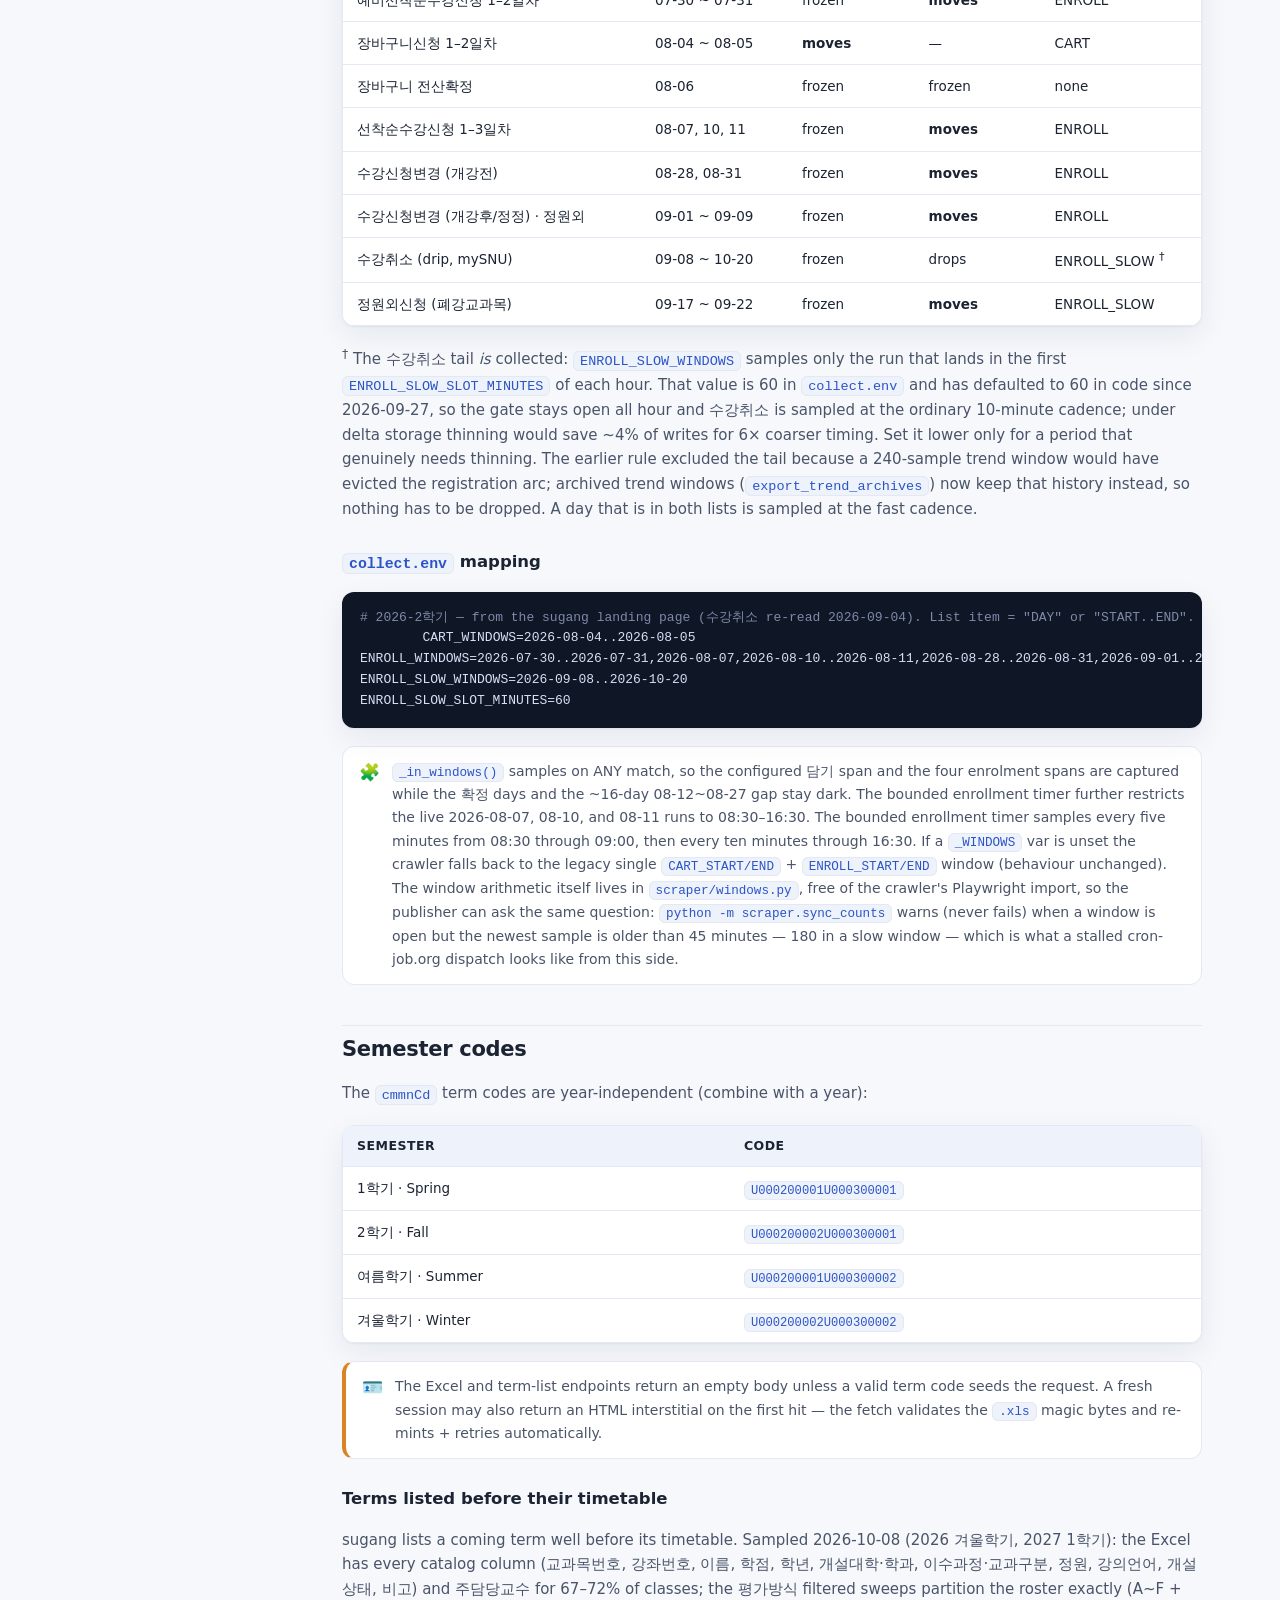
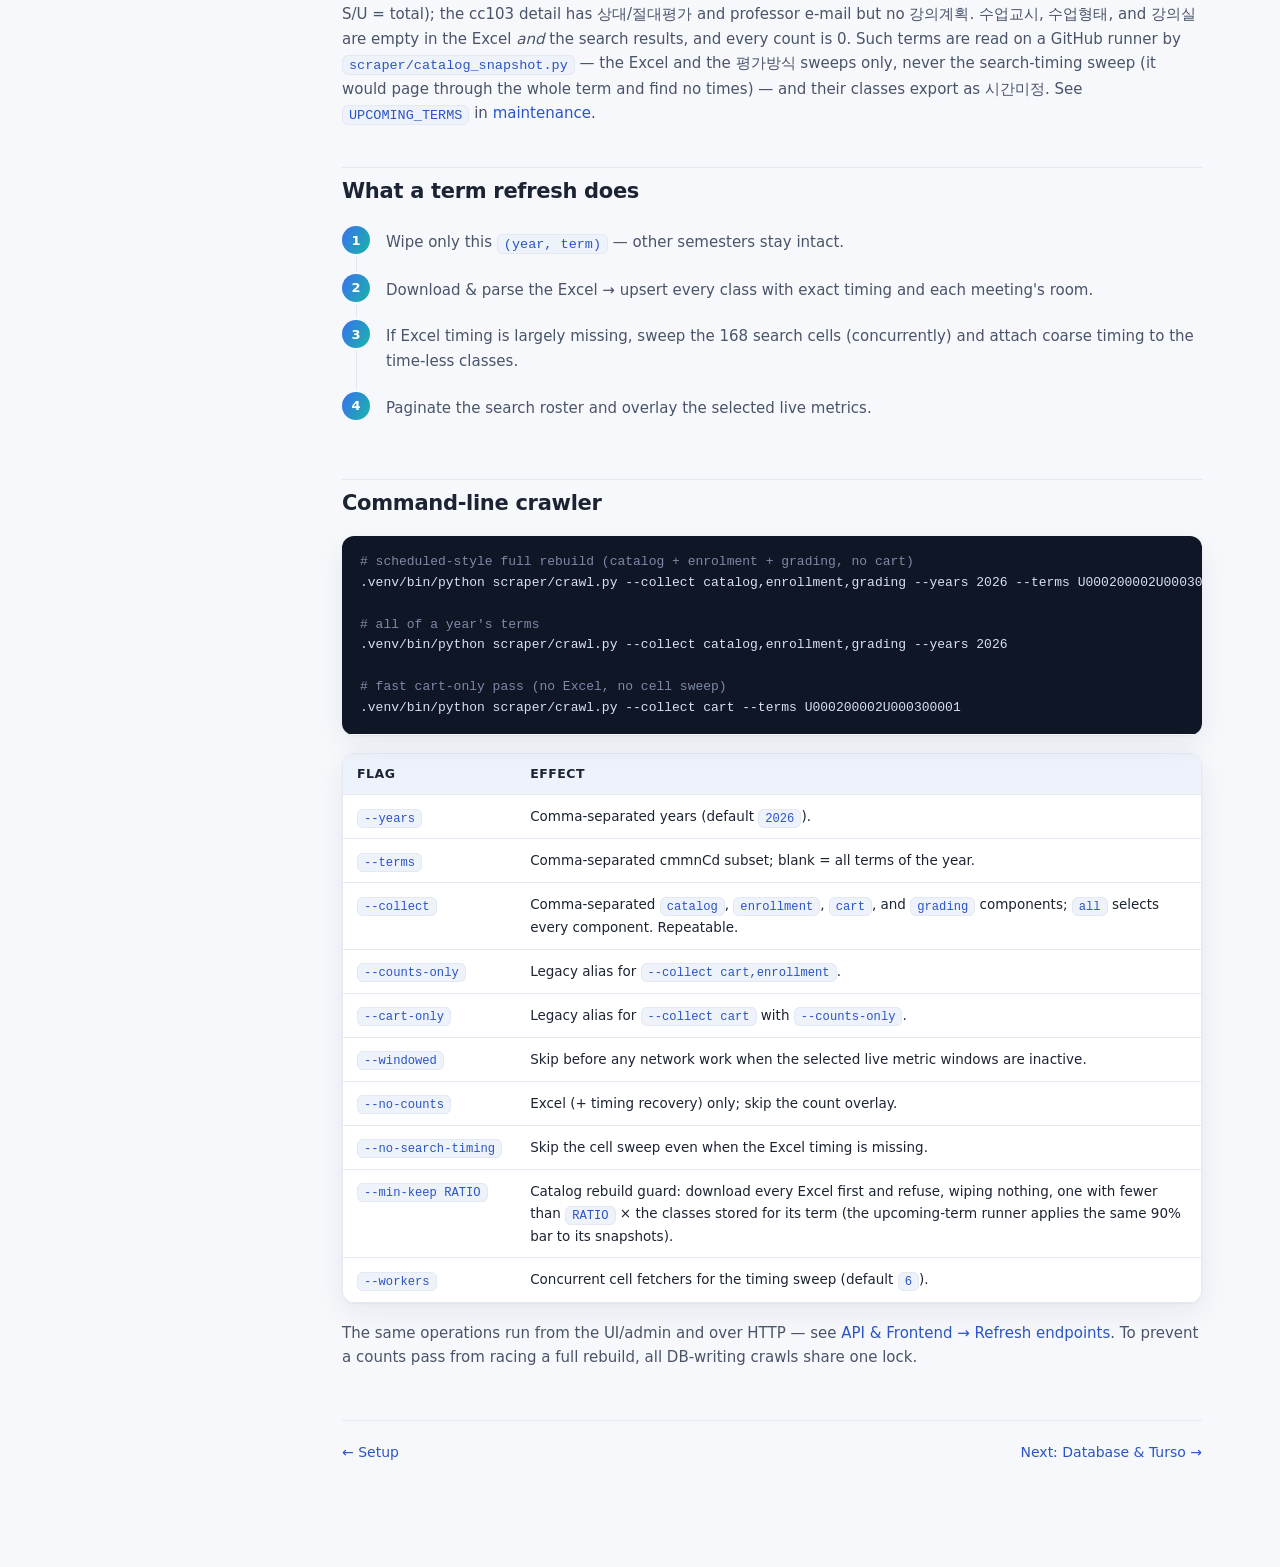
==== commit b0d3cdab: "fix: switch collection and publication scope to 2026 winter" ====
--- a/docs/crawl.html
+++ b/docs/crawl.html
@@ -28,6 +28,15 @@
      Counts actual collection and the next scheduled local publication remain
      unverified; see
      <code>docs/plans/2026-11-01-collector-runner-os.md</code>.</p>
+
+  <p>Active collection scope since 2026-11-01: 2026 winter, configured in
+     <code>collect.env</code>. Configured registration windows cover October 27–30
+     and November 2–3, changes November 11–13, and cancellation December
+     11–January 7, 2027. Registration weekends are excluded; cancellation
+     remains at the ordinary 10-minute cadence. Only 2027 spring remains in
+     <code>UPCOMING_TERMS</code>. No historical winter samples are invented.
+     Deployment and actual-run evidence:
+     <code>docs/plans/2026-11-01-winter-rollover.md</code>.</p>
 
   <h2 id="sources">The three sources</h2>
   <div class="table-wrap"><table>
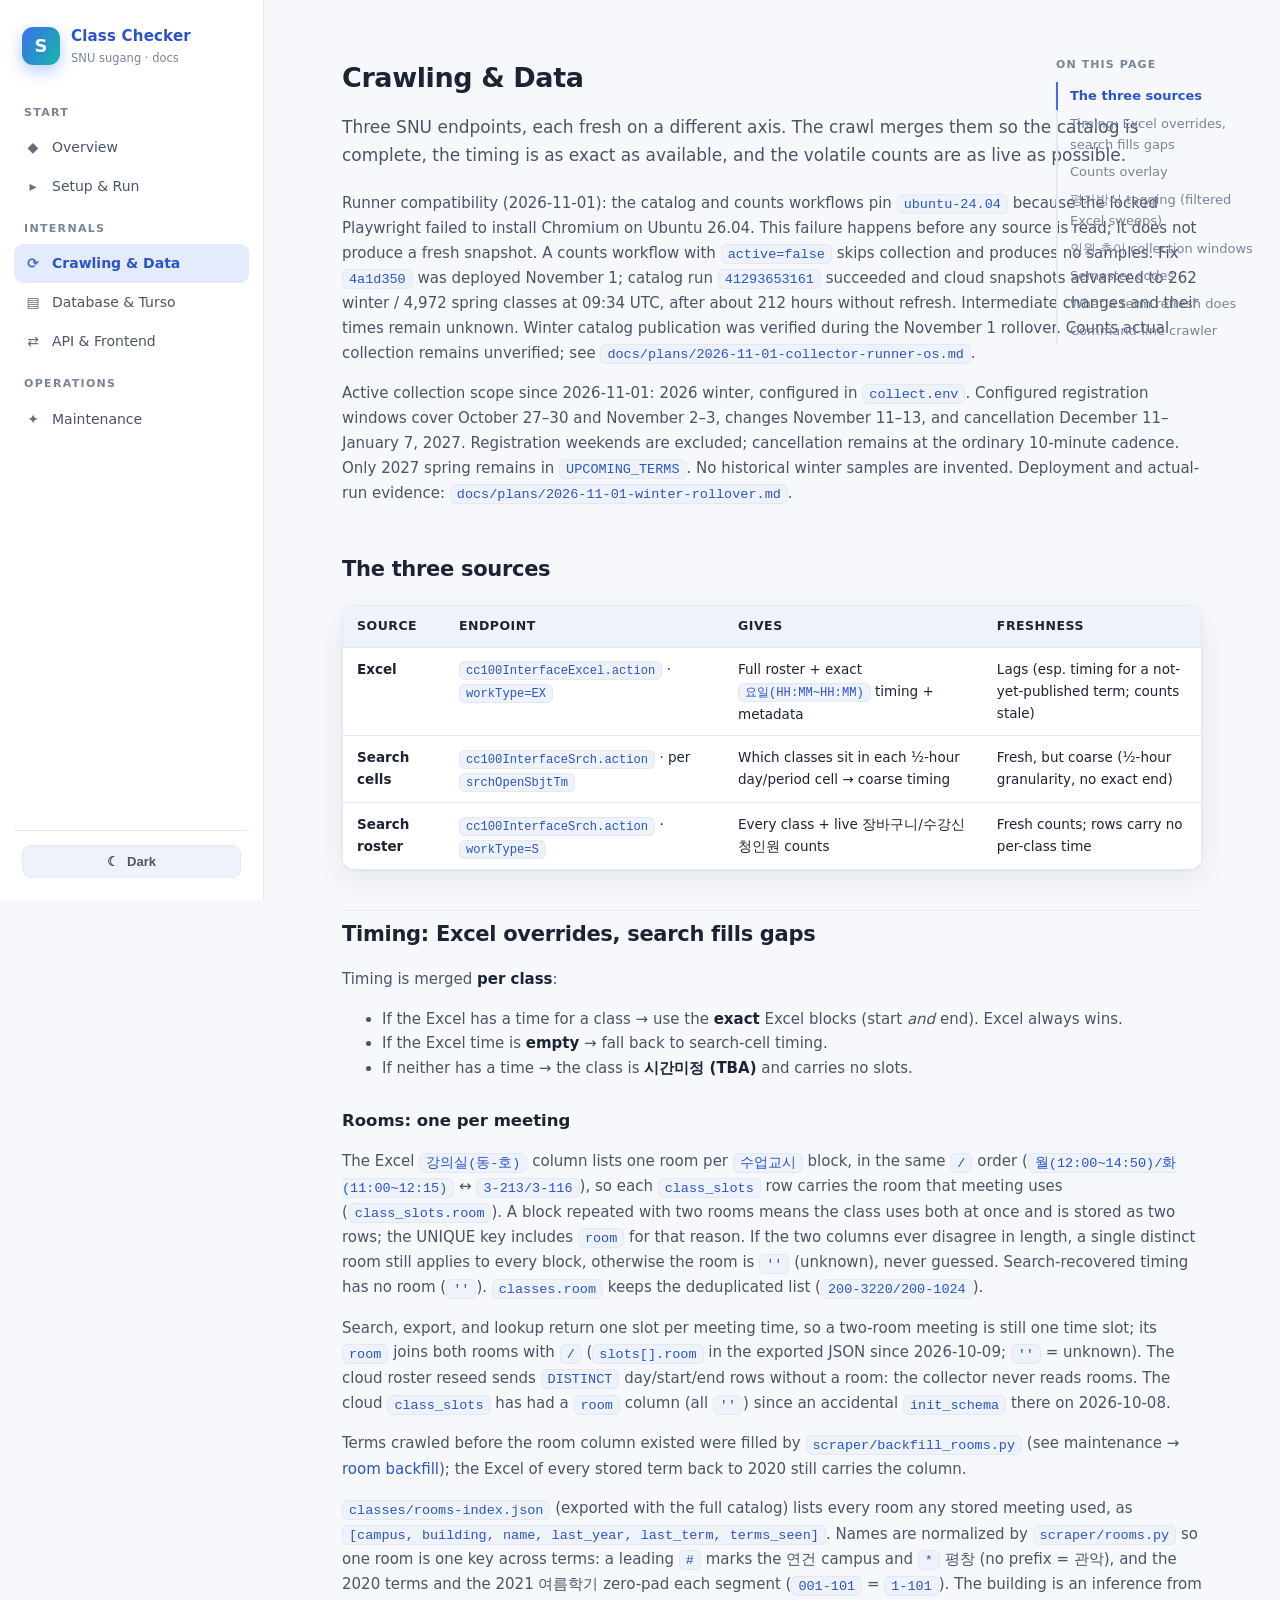
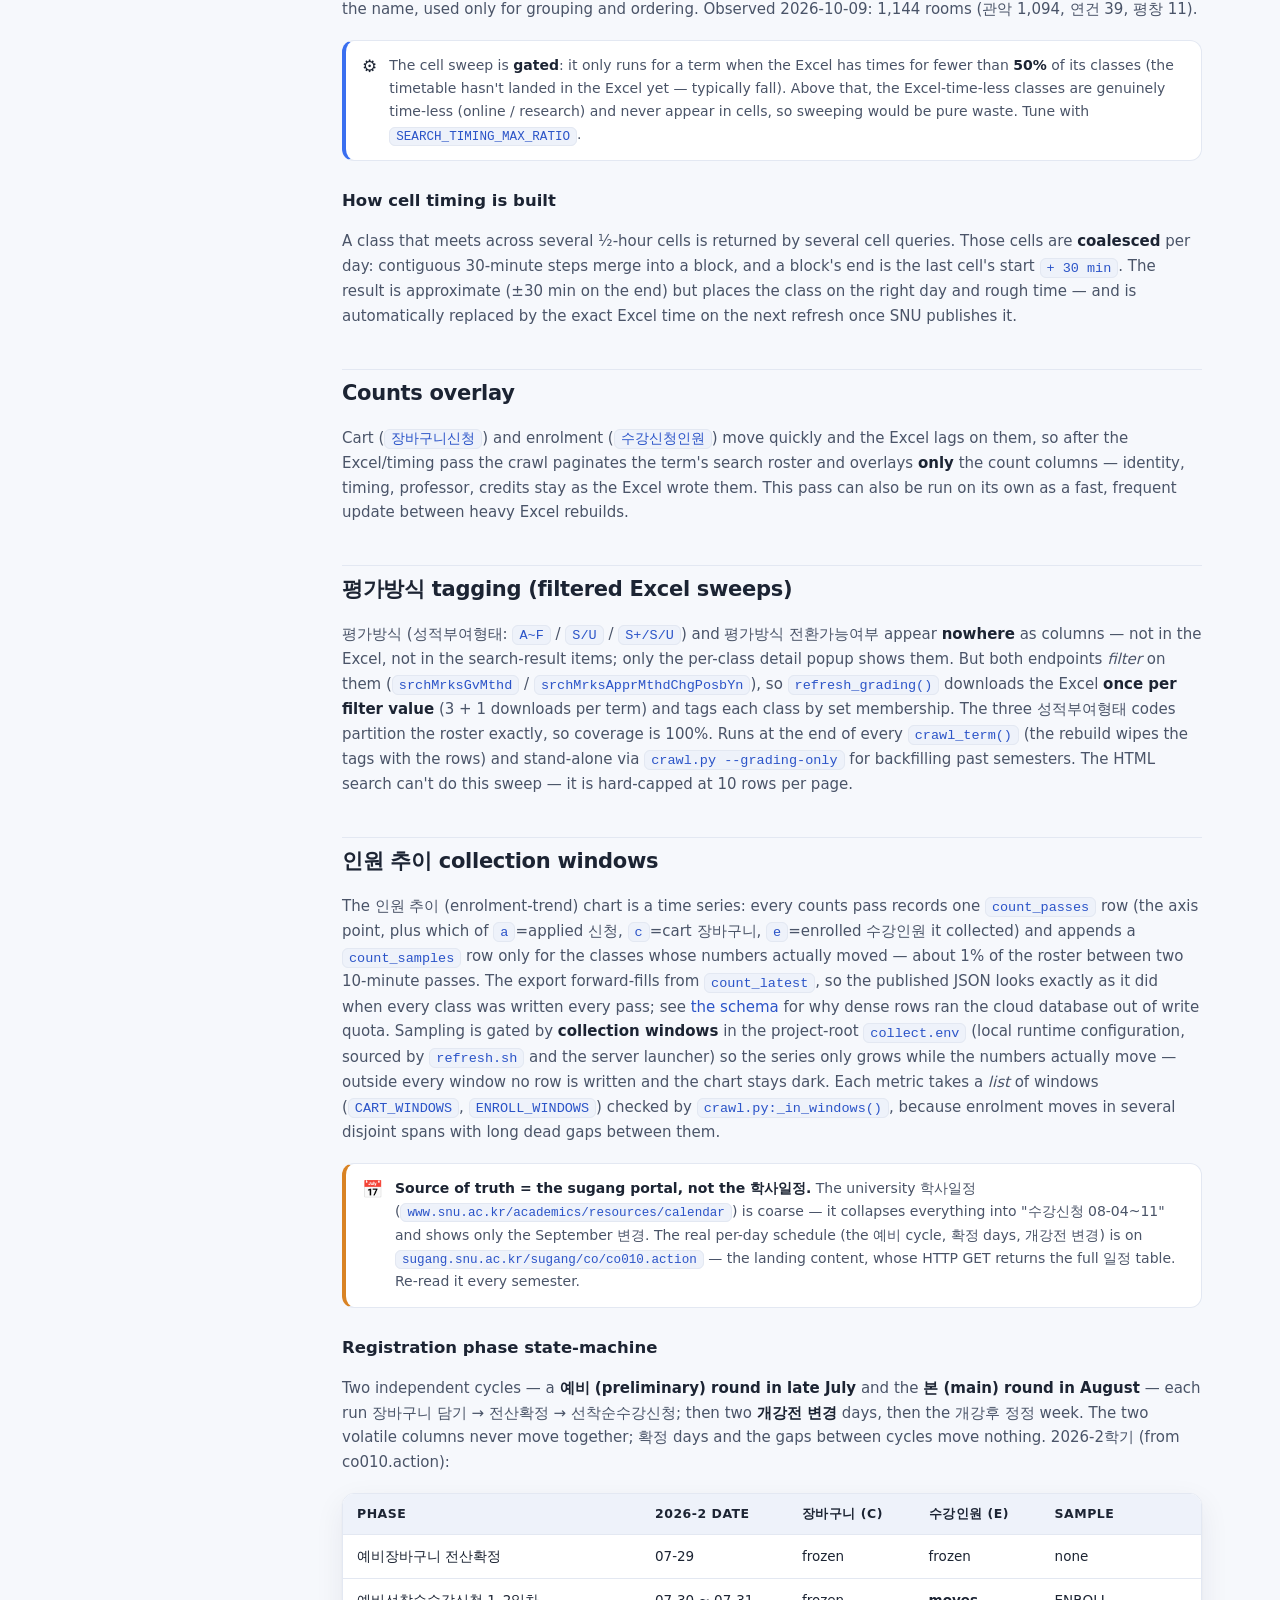
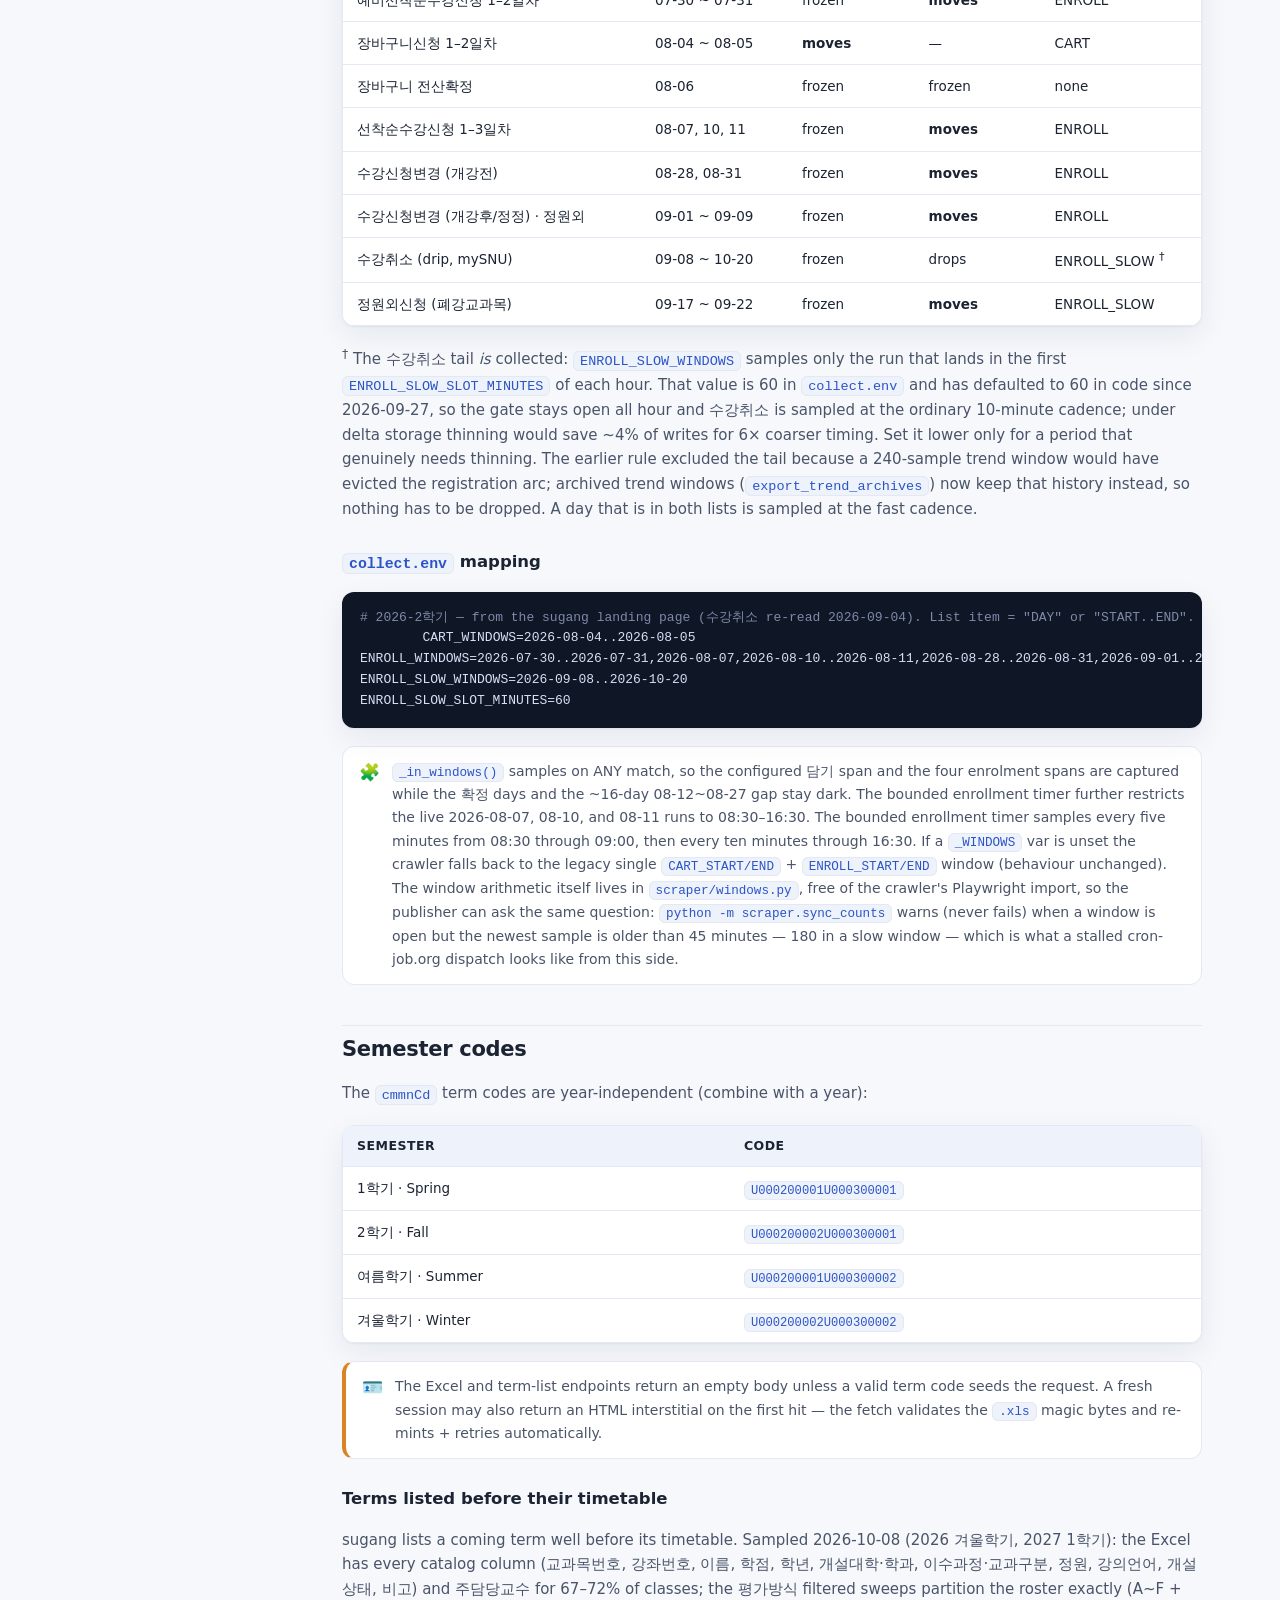
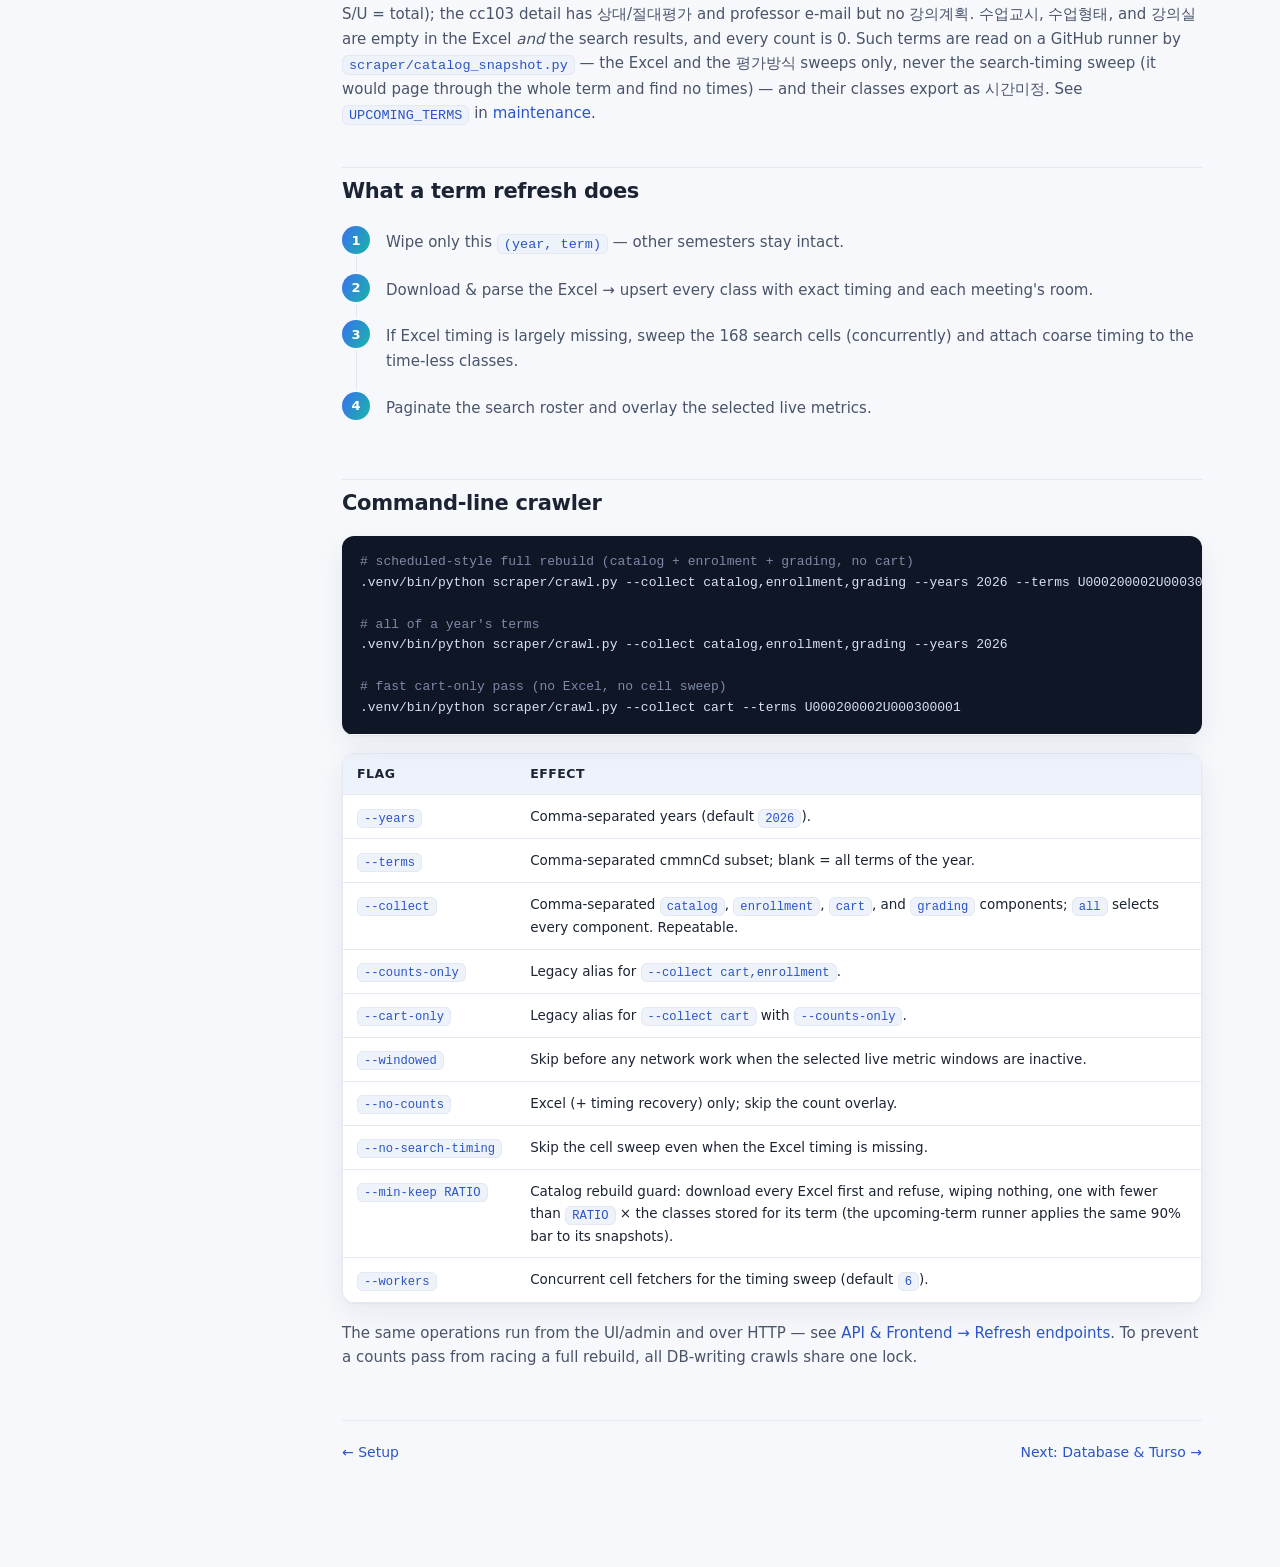
==== commit 942de4b1: "docs: record winter deployment and publication verification" ====
--- a/docs/crawl.html
+++ b/docs/crawl.html
@@ -25,8 +25,8 @@
      <code>41293653161</code> succeeded and cloud snapshots advanced to
      262 winter / 4,972 spring classes at 09:34 UTC, after about 212 hours
      without refresh. Intermediate changes and their times remain unknown.
-     Counts actual collection and the next scheduled local publication remain
-     unverified; see
+     Winter catalog publication was verified during the November 1 rollover.
+     Counts actual collection remains unverified; see
      <code>docs/plans/2026-11-01-collector-runner-os.md</code>.</p>
 
   <p>Active collection scope since 2026-11-01: 2026 winter, configured in
